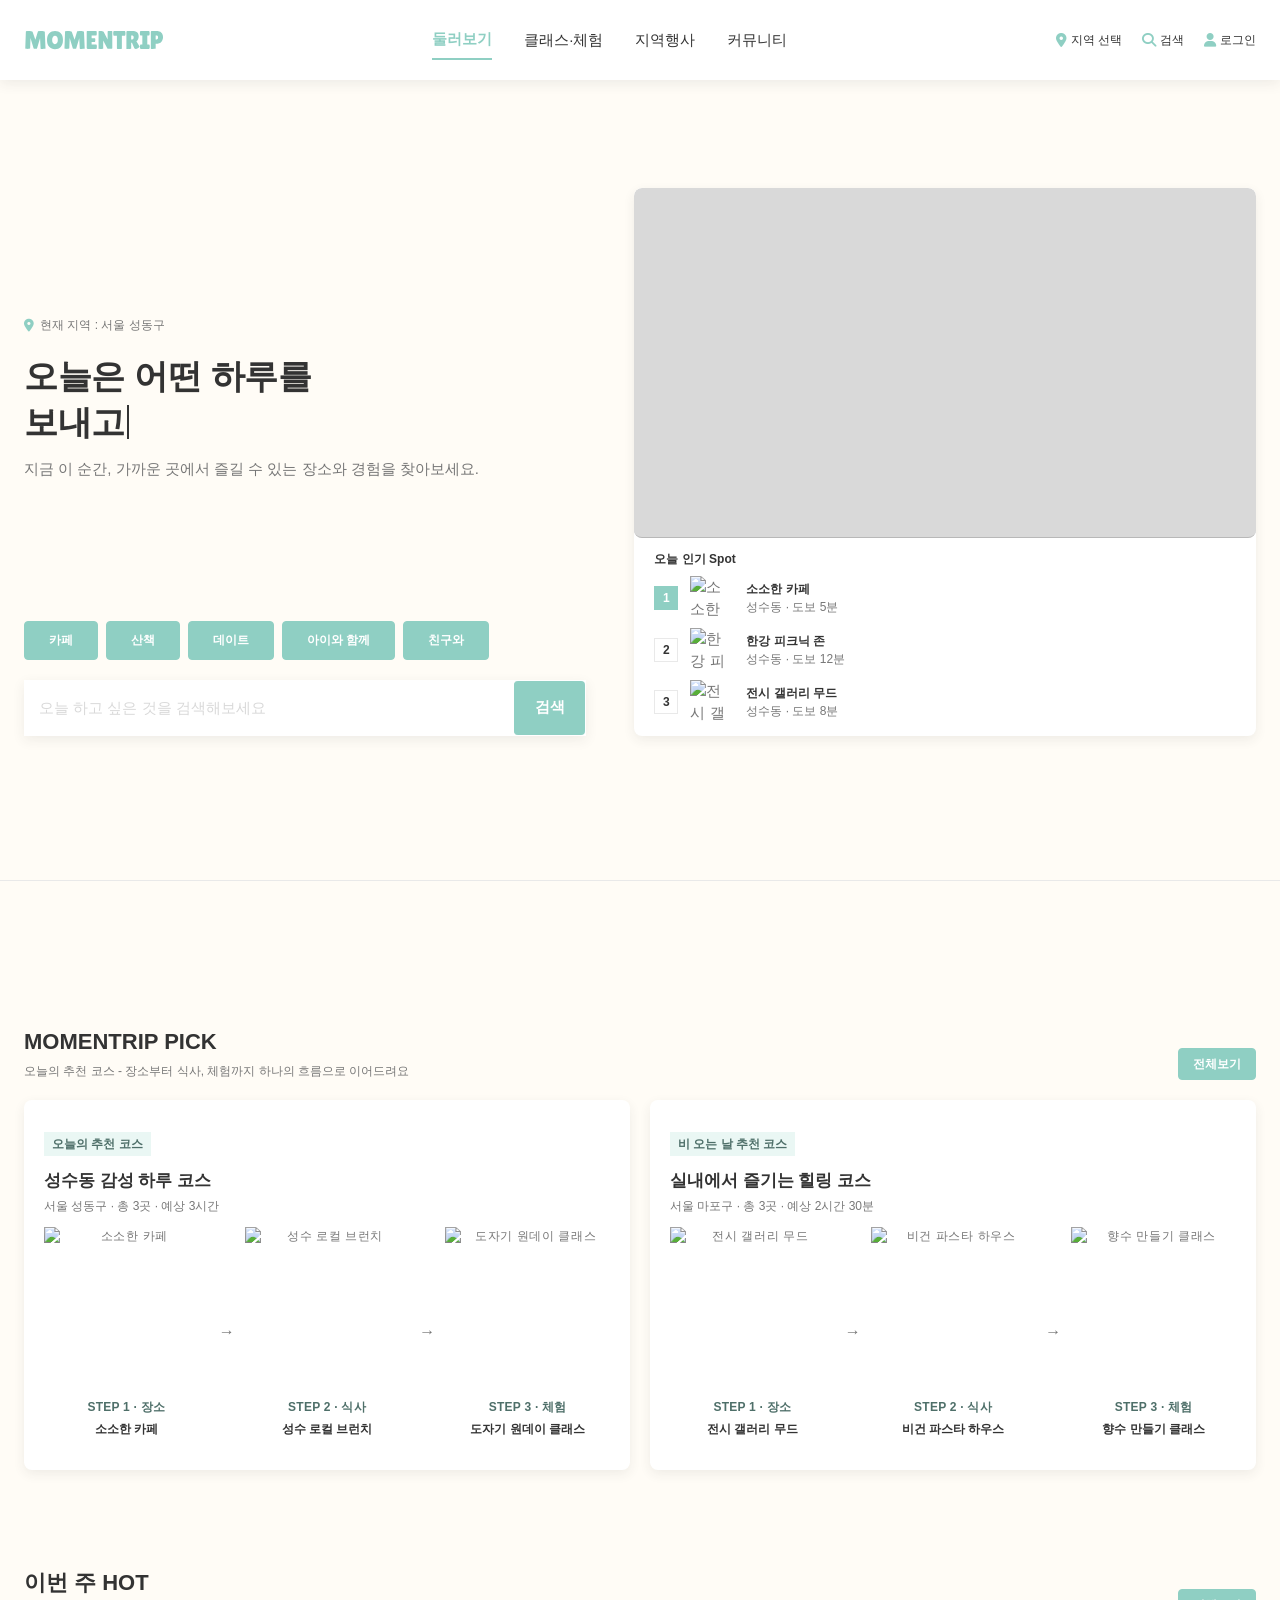
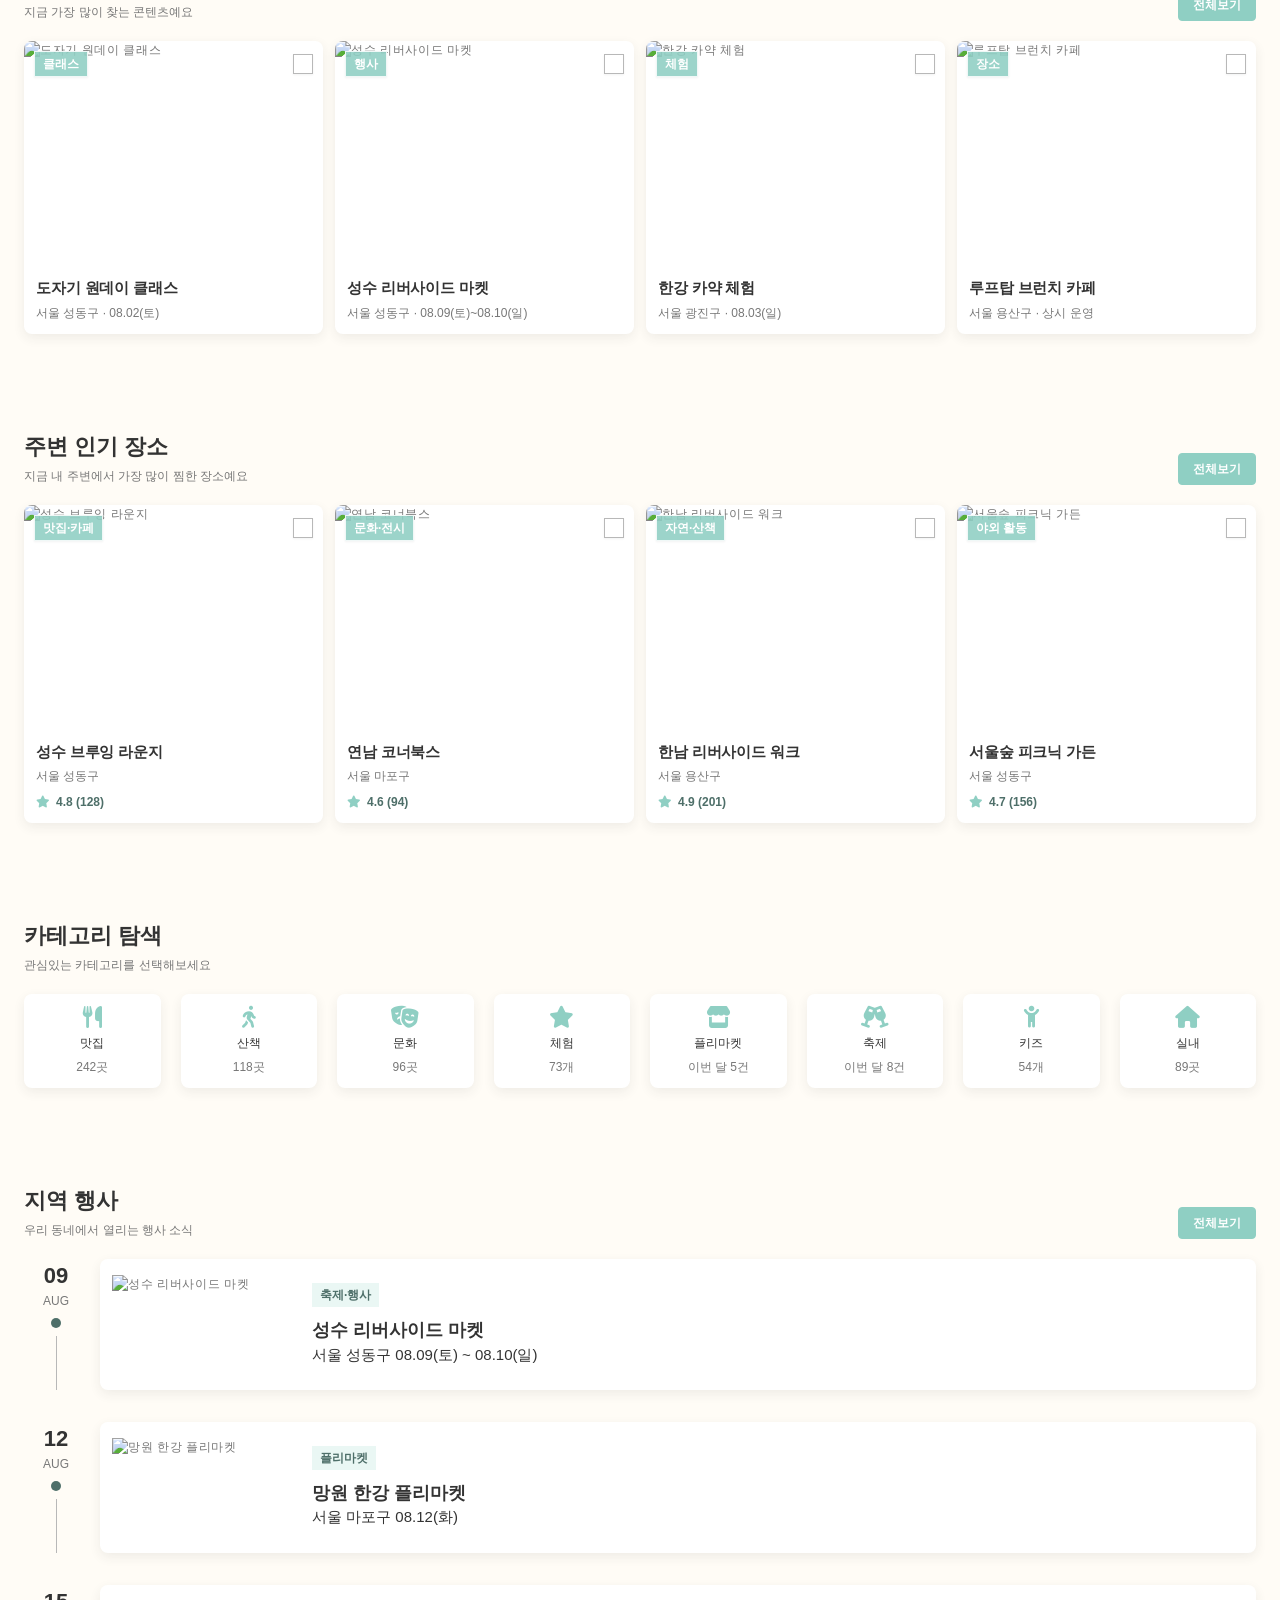
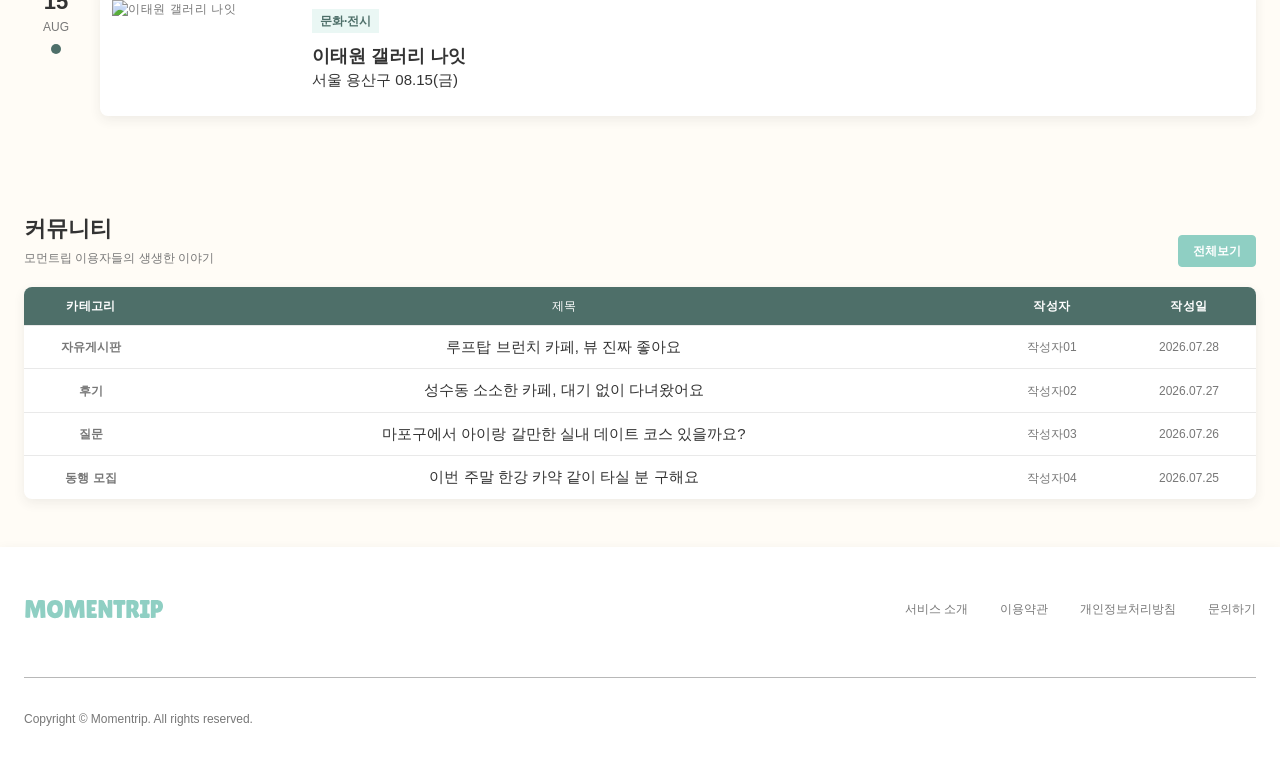
==== index.html @ 0f70f4a7 "feat: enhance homepage interactions and mobile carousels" ====
<!DOCTYPE html>
<html lang="ko">
<head>
<meta charset="UTF-8">
<meta name="viewport" content="width=device-width, initial-scale=1.0">
<title>Momentrip Wireframe - Home</title>
<link rel="stylesheet" href="https://cdn.jsdelivr.net/gh/orioncactus/pretendard@v1.3.9/dist/web/static/pretendard.css">
<link rel="stylesheet" href="css/wireframe.css">
<link rel="stylesheet" href="https://cdnjs.cloudflare.com/ajax/libs/font-awesome/6.5.2/css/all.min.css">
<script src="https://oapi.map.naver.com/openapi/v3/maps.js?ncpKeyId=75bmp6f9fq"></script>
</head>
<body>

<!-- ==========================================================================
     HEADER
     ========================================================================== -->
<header class="site-header">
  <!-- Mobile(~767px): 햄버거 / 로고 / 검색 아이콘 / 로그인 아이콘만 노출.
       지역 선택만 햄버거 메뉴 내부로 이동(별도 드로어는 IA 단계라 생략). -->
  <div class="container header-inner">
    <button type="button" class="gnb-toggle" aria-label="메뉴 열기"><i class="fa-solid fa-bars" aria-hidden="true"></i></button>

    <div class="logo-area">
      <a href="index.html" class="logo-box"><img src="assets/momentrip-logo-primary.svg" alt="MOMENTRIP" class="site-logo"></a>
    </div>

    <nav class="gnb">
      <a href="index.html" class="is-active">둘러보기</a>
      <a href="#">클래스·체험</a>
      <a href="#">지역행사</a>
      <a href="board-list.html">커뮤니티</a>
    </nav>

    <div class="header-utils">
      <button type="button" class="region-select">
        <i class="fa-solid fa-location-dot" aria-hidden="true"></i>
        <span class="util-label">지역 선택</span>
      </button>
      <button type="button" class="util-btn util-search">
        <i class="fa-solid fa-magnifying-glass" aria-hidden="true"></i>
        <span class="util-label">검색</span>
      </button>
      <a href="board-login.html" class="util-btn util-login">
        <i class="fa-solid fa-user" aria-hidden="true"></i>
        <span class="util-label">로그인</span>
      </a>
    </div>
  </div>
</header>

<main>

  <!-- ==========================================================================
       HERO
       "오늘 무엇을 할까?"를 바로 검색/탐색으로 연결하는 진입 영역
       ========================================================================== -->
  <section class="page-section hero-section">
    <div class="container">
      <div class="hero">
        <div class="hero-top">
          <div class="hero-left">
            <div class="hero-content">
              <div class="current-region">
                <i class="fa-solid fa-location-dot" aria-hidden="true"></i>
                현재 지역 : 서울 성동구
              </div>

              <h1>오늘은 어떤 하루를<br>보내고 싶나요?</h1>
              <p class="hero-desc">지금 이 순간, 가까운 곳에서 즐길 수 있는 장소와 경험을 찾아보세요.</p>
            </div>

            <div class="hero-bottom">
              <form class="search-box" role="search">
                <input type="text" class="input-text" placeholder="오늘 하고 싶은 것을 검색해보세요">
                <button type="submit" class="btn">검색</button>
              </form>

              <div class="hero-quick-category">
                <div class="chip-list">
                  <button type="button" class="chip" aria-pressed="false">카페</button>
                  <button type="button" class="chip" aria-pressed="false">산책</button>
                  <button type="button" class="chip" aria-pressed="false">데이트</button>
                  <button type="button" class="chip" aria-pressed="false">아이와 함께</button>
                  <button type="button" class="chip" aria-pressed="false">친구와</button>
                </div>
              </div>
            </div>
          </div>

          <div class="hero-visual">
            <div class="hero-map-card">
              <div class="ph-box hero-map" id="map"></div>

              <div class="hero-map-spots">
                <p class="panel-title">오늘 인기 Spot</p>
                <ul class="hero-spot-list">
                  <li class="hero-spot-item" data-spot-id="cafe" tabindex="0" role="button">
                    <span class="spot-rank">1</span>
                    <span class="spot-body">
                      <span class="icon-box">
                        <img src="assets/images/hero/hero-spot-1.png" alt="소소한 카페">
                      </span>
                      <span class="spot-text">
                        <span class="spot-name">소소한 카페</span>
                        <span class="spot-meta">성수동 · 도보 5분</span>
                      </span>
                    </span>
                  </li>
                  <li class="hero-spot-item" data-spot-id="picnic" tabindex="0" role="button">
                    <span class="spot-rank">2</span>
                    <span class="spot-body">
                      <span class="icon-box">
                        <img src="assets/images/hero/hero-spot-2.png" alt="한강 피크닉 존">
                      </span>
                      <span class="spot-text">
                        <span class="spot-name">한강 피크닉 존</span>
                        <span class="spot-meta">성수동 · 도보 12분</span>
                      </span>
                    </span>
                  </li>
                  <li class="hero-spot-item" data-spot-id="gallery" tabindex="0" role="button">
                    <span class="spot-rank">3</span>
                    <span class="spot-body">
                      <span class="icon-box">
                        <img src="assets/images/hero/hero-spot-3.png" alt="전시 갤러리 무드">
                      </span>
                      <span class="spot-text">
                        <span class="spot-name">전시 갤러리 무드</span>
                        <span class="spot-meta">성수동 · 도보 8분</span>
                      </span>
                    </span>
                  </li>
                </ul>
              </div>
            </div>
          </div>
        </div>
      </div>
    </div>
  </section>

  <!-- ==========================================================================
       MOMENTRIP PICK
       Momentrip만의 핵심 섹션 - 장소 -> 식사 -> 체험으로 이어지는 코스형 추천
       ========================================================================== -->
  <section class="page-section moment-pick-section">
    <div class="container">
      <div class="section-heading">
        <div>
          <h2 class="title">MOMENTRIP PICK</h2>
          <p class="desc">오늘의 추천 코스 - 장소부터 식사, 체험까지 하나의 흐름으로 이어드려요</p>
        </div>
        <a href="#" class="link-more">전체보기</a>
      </div>

      <div class="course-grid">
        <article class="course-card">
          <div class="course-card-head">
            <span class="badge">오늘의 추천 코스</span>
            <h3 class="course-title">성수동 감성 하루 코스</h3>
            <p class="course-meta">서울 성동구 · 총 3곳 · 예상 3시간</p>
          </div>
          <div class="course-steps">
            <div class="course-step">
              <div class="ph-box ratio-1-1">
                <img src="assets/images/places/seoul-soso-cafe.png" alt="소소한 카페">
              </div>
              <span class="step-label">STEP 1 · 장소</span>
              <span class="step-name">소소한 카페</span>
            </div>
            <span class="course-arrow">&rarr;</span>
            <div class="course-step">
              <div class="ph-box ratio-1-1">
                <img src="assets/images/places/local-brunch.png" alt="성수 로컬 브런치">
              </div>
              <span class="step-label">STEP 2 · 식사</span>
              <span class="step-name">성수 로컬 브런치</span>
            </div>
            <span class="course-arrow">&rarr;</span>
            <div class="course-step">
              <div class="ph-box ratio-1-1">
                <img src="assets/images/classes/pottery-class-1.png" alt="도자기 원데이 클래스">
              </div>
              <span class="step-label">STEP 3 · 체험</span>
              <span class="step-name">도자기 원데이 클래스</span>
            </div>
          </div>
        </article>

        <article class="course-card">
          <div class="course-card-head">
            <span class="badge">비 오는 날 추천 코스</span>
            <h3 class="course-title">실내에서 즐기는 힐링 코스</h3>
            <p class="course-meta">서울 마포구 · 총 3곳 · 예상 2시간 30분</p>
          </div>
          <div class="course-steps">
            <div class="course-step">
              <div class="ph-box ratio-1-1">
                <img src="assets/images/places/gallery-exhibition.png" alt="전시 갤러리 무드">
              </div>
              <span class="step-label">STEP 1 · 장소</span>
              <span class="step-name">전시 갤러리 무드</span>
            </div>
            <span class="course-arrow">&rarr;</span>
            <div class="course-step">
              <div class="ph-box ratio-1-1">
                <img src="assets/images/places/vegan-pasta.png" alt="비건 파스타 하우스">
              </div>
              <span class="step-label">STEP 2 · 식사</span>
              <span class="step-name">비건 파스타 하우스</span>
            </div>
            <span class="course-arrow">&rarr;</span>
            <div class="course-step">
              <div class="ph-box ratio-1-1">
                <img src="assets/images/classes/perfume-class.png" alt="향수 만들기 클래스">
              </div>
              <span class="step-label">STEP 3 · 체험</span>
              <span class="step-name">향수 만들기 클래스</span>
            </div>
          </div>
        </article>
      </div>
    </div>
  </section>

  <!-- ==========================================================================
       HOT
       클래스/행사/체험을 구분하지 않고 인기 콘텐츠로 통합 노출
       ========================================================================== -->
  <section class="page-section hot-section">
    <div class="container">
      <div class="section-heading">
        <div>
          <h2 class="title">이번 주 HOT</h2>
          <p class="desc">지금 가장 많이 찾는 콘텐츠예요</p>
        </div>
        <div class="card-carousel-actions">
          <a href="#" class="link-more">전체보기</a>
          <div class="card-carousel-controls">
            <button type="button" class="card-carousel-arrow" data-direction="prev" aria-label="이전 카드 보기">&lsaquo;</button>
            <button type="button" class="card-carousel-arrow" data-direction="next" aria-label="다음 카드 보기">&rsaquo;</button>
          </div>
        </div>
      </div>

      <div class="card-grid">
        <article class="card overlay-card">
          <div class="card-image-wrap">
            <div class="ph-box ratio-4-3">
              <img src="assets/images/classes/pottery-class-2.png" alt="도자기 원데이 클래스">
            </div>
            <div class="card-image-overlay">
              <span class="badge">클래스</span>
              <button type="button" class="icon-box sm favorite-toggle" aria-pressed="false" aria-label="찜하기"><span class="favorite-check" aria-hidden="true">✓</span></button>
            </div>
          </div>
          <div class="card-body">
            <h3 class="card-title">도자기 원데이 클래스</h3>
            <div class="card-meta">
              <span>서울 성동구 · 08.02(토)</span>
            </div>
          </div>
        </article>

        <article class="card overlay-card">
          <div class="card-image-wrap">
            <div class="ph-box ratio-4-3">
              <img src="assets/images/events/riverside-market.png" alt="성수 리버사이드 마켓">
            </div>
            <div class="card-image-overlay">
              <span class="badge">행사</span>
              <button type="button" class="icon-box sm favorite-toggle" aria-pressed="false" aria-label="찜하기"><span class="favorite-check" aria-hidden="true">✓</span></button>
            </div>
          </div>
          <div class="card-body">
            <h3 class="card-title">성수 리버사이드 마켓</h3>
            <div class="card-meta">
              <span>서울 성동구 · 08.09(토)~08.10(일)</span>
            </div>
          </div>
        </article>

        <article class="card overlay-card">
          <div class="card-image-wrap">
            <div class="ph-box ratio-4-3">
              <img src="assets/images/classes/han-river-kayak.png" alt="한강 카약 체험">
            </div>
            <div class="card-image-overlay">
              <span class="badge">체험</span>
              <button type="button" class="icon-box sm favorite-toggle" aria-pressed="false" aria-label="찜하기"><span class="favorite-check" aria-hidden="true">✓</span></button>
            </div>
          </div>
          <div class="card-body">
            <h3 class="card-title">한강 카약 체험</h3>
            <div class="card-meta">
              <span>서울 광진구 · 08.03(일)</span>
            </div>
          </div>
        </article>

        <article class="card overlay-card">
          <div class="card-image-wrap">
            <div class="ph-box ratio-4-3">
              <img src="assets/images/places/rooftop-cafe.png" alt="루프탑 브런치 카페">
            </div>
            <div class="card-image-overlay">
              <span class="badge">장소</span>
              <button type="button" class="icon-box sm favorite-toggle" aria-pressed="false" aria-label="찜하기"><span class="favorite-check" aria-hidden="true">✓</span></button>
            </div>
          </div>
          <div class="card-body">
            <h3 class="card-title">루프탑 브런치 카페</h3>
            <div class="card-meta">
              <span>서울 용산구 · 상시 운영</span>
            </div>
          </div>
        </article>
      </div>
    </div>
  </section>

  <!-- ==========================================================================
       POPULAR PLACE
       ========================================================================== -->
  <section class="page-section popular-section">
    <div class="container">
      <div class="section-heading">
        <div>
          <h2 class="title">주변 인기 장소</h2>
          <p class="desc">지금 내 주변에서 가장 많이 찜한 장소예요</p>
        </div>
        <div class="card-carousel-actions">
          <a href="#" class="link-more">전체보기</a>
          <div class="card-carousel-controls">
            <button type="button" class="card-carousel-arrow" data-direction="prev" aria-label="이전 카드 보기">&lsaquo;</button>
            <button type="button" class="card-carousel-arrow" data-direction="next" aria-label="다음 카드 보기">&rsaquo;</button>
          </div>
        </div>
      </div>

      <div class="card-grid">
        <article class="card overlay-card">
          <div class="card-image-wrap">
            <div class="ph-box ratio-4-3">
              <img src="assets/images/places/brewing-lounge.png" alt="성수 브루잉 라운지">
            </div>
            <div class="card-image-overlay">
              <span class="badge">맛집·카페</span>
              <button type="button" class="icon-box sm favorite-toggle" aria-pressed="false" aria-label="찜하기"><span class="favorite-check" aria-hidden="true">✓</span></button>
            </div>
          </div>
          <div class="card-body">
            <h3 class="card-title">성수 브루잉 라운지</h3>
            <div class="card-meta">
              <span>서울 성동구</span>
            </div>
            <div class="card-rating">
              <i class="fa-solid fa-star" aria-hidden="true"></i>
              4.8 (128)
            </div>
          </div>
        </article>

        <article class="card overlay-card">
          <div class="card-image-wrap">
            <div class="ph-box ratio-4-3">
              <img src="assets/images/places/gallery-exhibition.png" alt="연남 코너북스">
            </div>
            <div class="card-image-overlay">
              <span class="badge">문화·전시</span>
              <button type="button" class="icon-box sm favorite-toggle" aria-pressed="false" aria-label="찜하기"><span class="favorite-check" aria-hidden="true">✓</span></button>
            </div>
          </div>
          <div class="card-body">
            <h3 class="card-title">연남 코너북스</h3>
            <div class="card-meta">
              <span>서울 마포구</span>
            </div>
            <div class="card-rating">
              <i class="fa-solid fa-star" aria-hidden="true"></i>
              4.6 (94)
            </div>
          </div>
        </article>

        <article class="card overlay-card">
          <div class="card-image-wrap">
            <div class="ph-box ratio-4-3">
              <img src="assets/images/places/riverside-walk.png" alt="한남 리버사이드 워크">
            </div>
            <div class="card-image-overlay">
              <span class="badge">자연·산책</span>
              <button type="button" class="icon-box sm favorite-toggle" aria-pressed="false" aria-label="찜하기"><span class="favorite-check" aria-hidden="true">✓</span></button>
            </div>
          </div>
          <div class="card-body">
            <h3 class="card-title">한남 리버사이드 워크</h3>
            <div class="card-meta">
              <span>서울 용산구</span>
            </div>
            <div class="card-rating">
              <i class="fa-solid fa-star" aria-hidden="true"></i>
              4.9 (201)
            </div>
          </div>
        </article>

        <article class="card overlay-card">
          <div class="card-image-wrap">
            <div class="ph-box ratio-4-3">
              <img src="assets/images/places/picnic-garden.png" alt="서울숲 피크닉 가든">
            </div>
            <div class="card-image-overlay">
              <span class="badge">야외 활동</span>
              <button type="button" class="icon-box sm favorite-toggle" aria-pressed="false" aria-label="찜하기"><span class="favorite-check" aria-hidden="true">✓</span></button>
            </div>
          </div>
          <div class="card-body">
            <h3 class="card-title">서울숲 피크닉 가든</h3>
            <div class="card-meta">
              <span>서울 성동구</span>
            </div>
            <div class="card-rating">
              <i class="fa-solid fa-star" aria-hidden="true"></i>
              4.7 (156)
            </div>
          </div>
        </article>
      </div>
    </div>
  </section>

  <!-- ==========================================================================
       CATEGORY
       ========================================================================== -->
  <section class="page-section category-section">
    <div class="container">
      <div class="section-heading">
        <div>
          <h2 class="title">카테고리 탐색</h2>
          <p class="desc">관심있는 카테고리를 선택해보세요</p>
        </div>
      </div>

      <div class="category-grid">
        <article class="category-item">
          <i class="fa-solid fa-utensils" aria-hidden="true"></i>
          <span class="category-name">맛집</span>
          <span class="category-sub">242곳</span>
        </article>
        <article class="category-item">
          <i class="fa-solid fa-person-walking" aria-hidden="true"></i>
          <span class="category-name">산책</span>
          <span class="category-sub">118곳</span>
        </article>
        <article class="category-item">
          <i class="fa-solid fa-masks-theater" aria-hidden="true"></i>
          <span class="category-name">문화</span>
          <span class="category-sub">96곳</span>
        </article>
        <article class="category-item">
          <i class="fa-solid fa-star" aria-hidden="true"></i>
          <span class="category-name">체험</span>
          <span class="category-sub">73개</span>
        </article>
        <article class="category-item">
          <i class="fa-solid fa-store" aria-hidden="true"></i>
          <span class="category-name">플리마켓</span>
          <span class="category-sub">이번 달 5건</span>
        </article>
        <article class="category-item">
          <i class="fa-solid fa-champagne-glasses" aria-hidden="true"></i>
          <span class="category-name">축제</span>
          <span class="category-sub">이번 달 8건</span>
        </article>
        <article class="category-item">
          <i class="fa-solid fa-child-reaching" aria-hidden="true"></i>
          <span class="category-name">키즈</span>
          <span class="category-sub">54개</span>
        </article>
        <article class="category-item">
          <i class="fa-solid fa-house" aria-hidden="true"></i>
          <span class="category-name">실내</span>
          <span class="category-sub">89곳</span>
        </article>
      </div>
    </div>
  </section>

  <!-- ==========================================================================
       LOCAL EVENT
       ========================================================================== -->
  <section class="page-section event-section">
    <div class="container">
      <div class="section-heading">
        <div>
          <h2 class="title">지역 행사</h2>
          <p class="desc">우리 동네에서 열리는 행사 소식</p>
        </div>
        <a href="#" class="link-more">전체보기</a>
      </div>

      <div class="event-timeline">
        <article class="event-timeline-item">
          <div class="event-timeline-marker">
            <span class="date-day">09</span>
            <span class="date-month">AUG</span>
            <span class="marker-dot"></span>
            <span class="marker-line"></span>
          </div>
          <div class="event-timeline-card">
            <div class="ph-box">
              <img src="assets/images/events/riverside-market.png" alt="성수 리버사이드 마켓">
            </div>
            <div class="card-body">
              <span class="badge">축제·행사</span>
              <h3 class="card-title">성수 리버사이드 마켓</h3>
              <div class="card-meta">
                <span>서울 성동구</span>
                <span class="divider"></span>
                <span>08.09(토) ~ 08.10(일)</span>
              </div>
            </div>
          </div>
        </article>

        <article class="event-timeline-item">
          <div class="event-timeline-marker">
            <span class="date-day">12</span>
            <span class="date-month">AUG</span>
            <span class="marker-dot"></span>
            <span class="marker-line"></span>
          </div>
          <div class="event-timeline-card">
            <div class="ph-box">
              <img src="assets/images/places/han-river-flea-market.png" alt="망원 한강 플리마켓">
            </div>
            <div class="card-body">
              <span class="badge">플리마켓</span>
              <h3 class="card-title">망원 한강 플리마켓</h3>
              <div class="card-meta">
                <span>서울 마포구</span>
                <span class="divider"></span>
                <span>08.12(화)</span>
              </div>
            </div>
          </div>
        </article>

        <article class="event-timeline-item">
          <div class="event-timeline-marker">
            <span class="date-day">15</span>
            <span class="date-month">AUG</span>
            <span class="marker-dot"></span>
            <span class="marker-line"></span>
          </div>
          <div class="event-timeline-card">
            <div class="ph-box">
              <img src="assets/images/places/gallery-night.png" alt="이태원 갤러리 나잇">
            </div>
            <div class="card-body">
              <span class="badge">문화·전시</span>
              <h3 class="card-title">이태원 갤러리 나잇</h3>
              <div class="card-meta">
                <span>서울 용산구</span>
                <span class="divider"></span>
                <span>08.15(금)</span>
              </div>
            </div>
          </div>
        </article>
      </div>
    </div>
  </section>

  <!-- ==========================================================================
       COMMUNITY
       ========================================================================== -->
  <section class="page-section community-section">
    <div class="container">
      <div class="section-heading">
        <div>
          <h2 class="title">커뮤니티</h2>
          <p class="desc">모먼트립 이용자들의 생생한 이야기</p>
        </div>
        <a href="board-list.html" class="link-more">전체보기</a>
      </div>

      <div class="board-preview-table">
        <div class="board-row head">
          <span class="col-category">카테고리</span>
          <span class="col-title">제목</span>
          <span class="col-author">작성자</span>
          <span class="col-date">작성일</span>
        </div>
        <div class="board-row">
          <span class="col-category">자유게시판</span>
          <span class="col-title">루프탑 브런치 카페, 뷰 진짜 좋아요</span>
          <span class="col-author">작성자01</span>
          <span class="col-date">2026.07.28</span>
        </div>
        <div class="board-row">
          <span class="col-category">후기</span>
          <span class="col-title">성수동 소소한 카페, 대기 없이 다녀왔어요</span>
          <span class="col-author">작성자02</span>
          <span class="col-date">2026.07.27</span>
        </div>
        <div class="board-row">
          <span class="col-category">질문</span>
          <span class="col-title">마포구에서 아이랑 갈만한 실내 데이트 코스 있을까요?</span>
          <span class="col-author">작성자03</span>
          <span class="col-date">2026.07.26</span>
        </div>
        <div class="board-row">
          <span class="col-category">동행 모집</span>
          <span class="col-title">이번 주말 한강 카약 같이 타실 분 구해요</span>
          <span class="col-author">작성자04</span>
          <span class="col-date">2026.07.25</span>
        </div>
      </div>
    </div>
  </section>

</main>

<!-- ==========================================================================
     FOOTER
     ========================================================================== -->
<footer class="site-footer">
  <div class="container">
    <div class="footer-top">
      <div class="logo-box"><img src="assets/momentrip-logo-primary.svg" alt="MOMENTRIP" class="site-logo"></div>
      <nav class="footer-links">
        <a href="#">서비스 소개</a>
        <a href="#">이용약관</a>
        <a href="#">개인정보처리방침</a>
        <a href="#">문의하기</a>
      </nav>
    </div>
    <p class="footer-copy">Copyright &copy; Momentrip. All rights reserved.</p>
  </div>
</footer>

<script src="js/map.js"></script>
<script src="js/main.js"></script>
</body>
</html>
---- css/wireframe.css ----
/* ==========================================================================
   Momentrip Wireframe Stylesheet
   Low-Fidelity Wireframe / Grayscale / No brand color, no shadow, no gradient
   Desktop base: 1920px viewport / 1440px content width
   ========================================================================== */

/* --------------------------------------------------------------------------
   0. Tokens
   -------------------------------------------------------------------------- */
:root {
  /* Brand Palette (Figma 확정 컬러) - selector에서 직접 참조하지 않고
     아래 Semantic UI Token을 통해서만 사용한다 */
  --color-brand-primary: #8FCFC3;
  --color-brand-secondary: #FFF4DF;
  --color-brand-background: #FFFCF6;
  --color-brand-neutral: #EADCC8;

  --color-bg: var(--color-brand-background);
  --color-card: #FFFFFF;
  --color-placeholder: #D9D9D9;
  --color-placeholder-sub: #E9E9E9;
  --color-border: #B8B8B8;
  --color-text: #333333;
  --color-subtext: #777777;

  --content-width: 1440px;

  --gap-xs: 8px;
  --gap-sm: 12px;
  --gap-md: 20px;
  --gap-lg: 32px;
  --gap-xl: 48px;

  /* Semantic UI Tokens (STEP 1) - 실제 selector 적용은 다음 단계
     (Button/Input/Card/Header...)에서 진행 */
  --color-primary: var(--color-brand-primary);
  --color-primary-light: #EAF7F4;
  --color-interactive-strong: #4E6F69;
  --color-secondary: var(--color-interactive-strong); /* 하위 호환 별칭 - 삭제/직접 값 변경 금지 */
  --color-accent-soft: var(--color-brand-secondary);
  --color-neutral: var(--color-brand-neutral);
  --color-surface: #FFFFFF;

  --color-success: #66B67A;
  --color-danger: #E37C72;

  --radius-sm: 4px;
  --radius-md: 8px;
  --radius-lg: 16px;

  --shadow-sm: 0 1px 2px rgba(47, 52, 55, 0.06);
  --shadow-md: 0 4px 12px rgba(47, 52, 55, 0.08);

  --transition: 0.2s ease;

  --font-size-caption: 12px;
  --font-size-body: 15px;
  --font-size-subtitle: 17px;
  --font-size-heading: 22px;
  --font-size-display: 34px;

  --font-family-base: "LG EI Text", "Pretendard", "Noto Sans KR", "Apple SD Gothic Neo", "Malgun Gothic", Arial, sans-serif;

  --font-weight-body: 400;
  --font-weight-nav: 500;
  --font-weight-card-title: 600;
  --font-weight-section-title: 700;
}

/* --------------------------------------------------------------------------
   1. Reset & Base
   -------------------------------------------------------------------------- */
* {
  box-sizing: border-box;
  margin: 0;
  padding: 0;
}

html {
  font-size: 16px;
}

body {
  font-family: var(--font-family-base);
  background-color: var(--color-bg);
  color: var(--color-text);
  font-size: var(--font-size-body);
  line-height: 1.5;
  -webkit-font-smoothing: antialiased;
}

ul, ol {
  list-style: none;
}

a {
  color: inherit;
  text-decoration: none;
}

img {
  max-width: 100%;
  display: block;
}

button, input, textarea, select {
  font-family: inherit;
  color: inherit;
}

/* Common affordance for every genuinely clickable element (real navigation,
   real button, or an explicit role="button" like .hero-spot-item) so pointer
   cursor is consistent project-wide instead of being repeated (or missed) per
   component. Several components already declare their own cursor: pointer
   locally (.btn, .chip on hero-spot-item, .sort-list button, .category-chip,
   .upload-box, .comment-actions button, header .region-select/.util-btn) --
   this rule is a lower-specificity fallback for everything else (.chip
   buttons, .tab-item, .action-btn, .gnb-toggle, plain <a> links like
   .link-more/.post-card/pagination/breadcrumb/footer/login-links, etc.) and
   never conflicts with those, since the value is identical everywhere.
   Purely decorative, non-interactive elements (badge/rating/ranking number/
   plain cards with only a hover shadow) are intentionally NOT included here. */
a[href],
button,
[role="button"] {
  cursor: pointer;
}

button:disabled {
  cursor: not-allowed;
}

/* --------------------------------------------------------------------------
   2. Layout Containers
   -------------------------------------------------------------------------- */
.container {
  width: 100%;
  max-width: var(--content-width);
  margin: 0 auto;
  padding: 0 24px;
}

.page-section {
  position: relative;
  padding: var(--gap-xl) 0;
  border-top: none;
}

.page-section:first-of-type {
  border-top: none;
}

/* small wireframe annotation tag shown at the top-left of every section
   e.g. [ SECTION: HERO ] -- NOT part of the final design */
.section-label {
  display: inline-block;
  margin-bottom: var(--gap-md);
  padding: 3px 10px;
  border: 1px dashed var(--color-border);
  background-color: var(--color-placeholder-sub);
  color: var(--color-subtext);
  font-size: var(--font-size-caption);
  letter-spacing: 0.08em;
  text-transform: uppercase;
}

.section-heading {
  display: flex;
  align-items: flex-end;
  justify-content: space-between;
  margin-bottom: var(--gap-md);
}

.section-heading .title {
  font-size: var(--font-size-heading);
  font-weight: var(--font-weight-section-title);
}

.section-heading .desc {
  margin-top: 4px;
  font-size: var(--font-size-caption);
  color: var(--color-subtext);
  font-weight: var(--font-weight-body);
}

.link-more {
  font-size: var(--font-size-caption);
  color: var(--color-surface);
  background-color: var(--color-primary);
  border: 1px solid var(--color-primary);
  border-radius: var(--radius-sm);
  padding: 6px 14px;
  white-space: nowrap;
  font-weight: var(--font-weight-card-title);
  transition: var(--transition);
}

.link-more:hover,
.link-more:active {
  background-color: color-mix(in srgb, var(--color-primary) 80%, var(--color-interactive-strong) 20%);
  border-color: color-mix(in srgb, var(--color-primary) 80%, var(--color-interactive-strong) 20%);
  color: var(--color-surface);
}

.link-more:focus-visible {
  outline: 2px solid var(--color-interactive-strong);
  outline-offset: 2px;
}

/* --------------------------------------------------------------------------
   3. Placeholder primitives
   -------------------------------------------------------------------------- */
.ph-box {
  width: 100%;
  display: flex;
  align-items: center;
  justify-content: center;
  background-color: var(--color-placeholder);
  border: 1px solid var(--color-border);
  color: var(--color-subtext);
  font-size: var(--font-size-caption);
  letter-spacing: 0.05em;
}

.ph-box::before {
  content: "IMAGE";
}

.ph-box.ratio-16-9 { aspect-ratio: 16 / 9; }
.ph-box.ratio-4-3  { aspect-ratio: 4 / 3; }
.ph-box.ratio-1-1  { aspect-ratio: 1 / 1; }
.ph-box.ratio-3-2  { aspect-ratio: 3 / 2; }

.ph-box img,
.icon-box img {
  width: 100%;
  height: 100%;
  object-fit: cover;
  display: block;
}

.ph-box:has(img),
.icon-box:has(img) {
  border: none;
  background-color: transparent;
}

.ph-box:has(img)::before {
  content: none;
}

.icon-circle,
.icon-box {
  display: inline-flex;
  align-items: center;
  justify-content: center;
  background-color: var(--color-placeholder-sub);
  border: 1px solid var(--color-border);
  color: var(--color-subtext);
  flex-shrink: 0;
}

.icon-circle {
  border-radius: 50%;
}

.icon-circle.sm, .icon-box.sm { width: 20px; height: 20px; }
.icon-circle.md, .icon-box.md { width: 32px; height: 32px; }
.icon-circle.lg, .icon-box.lg { width: 48px; height: 48px; }

/* --------------------------------------------------------------------------
   4. Buttons / Form controls (structure only, no real styling)
   -------------------------------------------------------------------------- */
.btn {
  display: inline-flex;
  align-items: center;
  justify-content: center;
  padding: 10px 20px;
  border: 1px solid var(--color-border);
  background-color: var(--color-surface);
  color: var(--color-text);
  font-size: var(--font-size-body);
  border-radius: var(--radius-sm);
  transition: var(--transition);
  cursor: pointer;
}

.btn:hover,
.btn:active {
  background-color: var(--color-primary-light);
  border-color: var(--color-primary);
  color: var(--color-secondary);
}

.btn:focus-visible {
  outline: 2px solid var(--color-interactive-strong);
  outline-offset: 2px;
}

.btn:disabled {
  background-color: var(--color-surface);
  border-color: var(--color-border);
  color: var(--color-subtext);
  cursor: not-allowed;
}

.btn.btn-fill {
  background-color: var(--color-primary);
  border-color: var(--color-primary);
  color: var(--color-surface);
  font-weight: var(--font-weight-card-title);
  box-shadow: var(--shadow-sm);
}

.btn.btn-fill:hover,
.btn.btn-fill:active {
  background-color: color-mix(in srgb, var(--color-primary) 80%, var(--color-interactive-strong) 20%);
  border-color: color-mix(in srgb, var(--color-primary) 80%, var(--color-interactive-strong) 20%);
  color: var(--color-surface);
}

.btn.btn-fill:active {
  box-shadow: none;
}

.btn.btn-fill:focus-visible {
  outline: 2px solid var(--color-secondary);
  outline-offset: 2px;
}

.btn.btn-fill:disabled {
  background-color: var(--color-border);
  border-color: var(--color-border);
  color: var(--color-surface);
  box-shadow: none;
}

.btn.btn-outline {
  background-color: transparent;
  border-color: var(--color-primary);
  color: var(--color-primary);
}

.btn.btn-outline:hover,
.btn.btn-outline:active {
  background-color: var(--color-primary-light);
  color: var(--color-secondary);
}

.btn.btn-outline:active {
  border-color: var(--color-secondary);
}

.btn.btn-outline:focus-visible {
  outline: 2px solid var(--color-interactive-strong);
  outline-offset: 2px;
}

.btn.btn-outline:disabled {
  background-color: transparent;
  border-color: var(--color-border);
  color: var(--color-subtext);
}

.btn.btn-block {
  width: 100%;
}

.btn.btn-lg {
  padding: 14px 24px;
  font-size: var(--font-size-body);
  border-radius: var(--radius-md);
}

.field {
  margin-bottom: var(--gap-md);
}

.field .field-label {
  display: block;
  margin-bottom: var(--gap-xs);
  font-size: var(--font-size-caption);
  font-weight: var(--font-weight-nav);
}

.field .field-hint {
  margin-top: 6px;
  font-size: var(--font-size-caption);
  color: var(--color-subtext);
}

.input-text,
.input-select,
.input-textarea {
  width: 100%;
  padding: 12px 14px;
  border: 1px solid var(--color-border);
  background-color: var(--color-surface);
  color: var(--color-text);
  font-size: var(--font-size-body);
  border-radius: var(--radius-sm);
  transition: var(--transition);
}

.input-text::placeholder,
.input-select::placeholder,
.input-textarea::placeholder {
  color: var(--color-subtext);
}

.input-text:focus,
.input-select:focus,
.input-textarea:focus {
  outline: none;
  border-color: var(--color-primary);
  box-shadow: 0 0 0 3px var(--color-primary-light);
}

.input-textarea {
  resize: vertical;
  min-height: 220px;
}

.search-box {
  display: flex;
  border: 1px solid var(--color-border);
  background-color: var(--color-card);
}

.search-box .input-text {
  border: none;
  flex: 1;
}

.search-box .btn {
  border: none;
  border-left: 1px solid var(--color-border);
}

.hero-bottom .search-box .input-text::placeholder,
.board-list-toolbar .search-box .input-text::placeholder {
  color: var(--color-placeholder);
}

.tag-list {
  display: flex;
  flex-wrap: wrap;
  gap: var(--gap-xs);
}

.tag {
  padding: 5px 12px;
  border: 1px solid var(--color-border);
  background-color: var(--color-placeholder-sub);
  color: var(--color-subtext);
  font-size: var(--font-size-caption);
}

.badge {
  display: inline-block;
  padding: 3px 8px;
  border: none;
  background-color: var(--color-primary-light);
  color: var(--color-interactive-strong);
  font-size: var(--font-size-caption);
  font-weight: var(--font-weight-card-title);
}

/* --------------------------------------------------------------------------
   5. Header
   -------------------------------------------------------------------------- */
.site-header {
  border-bottom: none;
  background-color: var(--color-surface);
  box-shadow: var(--shadow-md);
  transition: var(--transition);
}

.header-inner {
  display: flex;
  align-items: center;
  justify-content: space-between;
  height: 80px;
}

.logo-box {
  width: 140px;
  height: 40px;
  display: flex;
  align-items: center;
  justify-content: center;
  border: none;
  background-color: transparent;
  font-weight: var(--font-weight-section-title);
  font-size: var(--font-size-body);
  letter-spacing: 0.02em;
  transition: var(--transition);
}

.logo-box .site-logo {
  width: 100%;
  height: auto;
  display: block;
  object-fit: contain;
}

a.logo-box:focus-visible {
  outline: 2px solid var(--color-interactive-strong);
  outline-offset: 2px;
}

.gnb {
  display: flex;
  align-items: center;
  gap: var(--gap-lg);
}

.gnb a {
  font-size: var(--font-size-body);
  font-weight: var(--font-weight-nav);
  padding: 8px 0;
  transition: var(--transition);
}

.gnb a:hover {
  color: var(--color-primary);
}

.gnb a:focus-visible {
  outline: 2px solid var(--color-interactive-strong);
  outline-offset: 2px;
}

.gnb a.is-active {
  border-bottom: 2px solid var(--color-primary);
  color: var(--color-primary);
  font-weight: var(--font-weight-card-title);
}

.header-utils {
  display: flex;
  align-items: center;
  gap: var(--gap-md);
}

.header-utils .region-select,
.header-utils .util-btn {
  background: none;
  border: none;
  appearance: none;
  cursor: pointer;
}

.header-utils .region-select {
  display: flex;
  align-items: center;
  gap: 4px;
  padding: 0;
  font-size: var(--font-size-caption);
  transition: var(--transition);
}

.header-utils .util-btn {
  display: flex;
  align-items: center;
  gap: 4px;
  font-size: var(--font-size-caption);
  transition: var(--transition);
}

.header-utils .region-select:focus-visible,
.header-utils .util-btn:focus-visible {
  outline: 2px solid var(--color-interactive-strong);
  outline-offset: 2px;
}

.header-utils .region-select:disabled,
.header-utils .util-btn:disabled {
  color: var(--color-subtext);
  cursor: not-allowed;
}

.header-utils .region-select i,
.header-utils .util-btn i {
  color: var(--color-primary);
  font-size: 14px;
  transition: var(--transition);
}

.gnb-toggle {
  display: none;
  width: 40px;
  height: 40px;
  border: none;
  background-color: transparent;
  align-items: center;
  justify-content: center;
  font-size: var(--font-size-caption);
  transition: var(--transition);
}

.gnb-toggle i {
  color: var(--color-primary);
  font-size: 18px;
}

.gnb-toggle:hover i {
  color: color-mix(in srgb, var(--color-primary) 80%, var(--color-interactive-strong) 20%);
}

.gnb-toggle:focus-visible {
  outline: 2px solid var(--color-interactive-strong);
  outline-offset: 2px;
}

/* --------------------------------------------------------------------------
   6. Breadcrumb
   -------------------------------------------------------------------------- */
.breadcrumb {
  display: flex;
  align-items: center;
  gap: 6px;
  padding: var(--gap-md) 0;
  font-size: var(--font-size-caption);
  color: var(--color-subtext);
}

.breadcrumb .current {
  color: var(--color-text);
}

.breadcrumb a {
  transition: var(--transition);
}

.breadcrumb a:hover {
  color: var(--color-interactive-strong);
}

.breadcrumb a:focus-visible {
  outline: 2px solid var(--color-interactive-strong);
  outline-offset: 2px;
}

/* --------------------------------------------------------------------------
   7. Hero (index) - Discovery search + quick category + map/spot
   -------------------------------------------------------------------------- */
.hero-section {
  padding-top: calc(var(--gap-xl) * 2 + var(--gap-sm));
  padding-bottom: calc(var(--gap-xl) * 3);
}

.hero {
  display: flex;
  flex-direction: column;
  gap: var(--gap-md);
}

/* Hero top: left column and right MAP card share the same row height,
   so the two sides read as one component instead of two mismatched blocks.
   minmax(0, ...) on both tracks (same technique as .write-row-media) keeps
   each column shrinkable down to 0 instead of being floored by its content's
   min-content width -- without this, a wide child (e.g. the search box)
   forces its column to stay wide and steals space from the MAP column as
   the viewport narrows, which is what made the MAP shrink/curl disproportionately. */
.hero-top {
  display: grid;
  grid-template-columns: minmax(0, 0.95fr) minmax(0, 1.05fr);
  gap: var(--gap-xl);
  align-items: stretch;
}

/* Hero left: single vertical flow for the whole left column. Hero Copy sits
   at the top; Hero Bottom (Quick Category + Search) is pinned to the bottom
   via margin-top:auto, so it anchors naturally against the MAP card's height
   instead of being pushed down by it as a separate row below hero-top. */
.hero-left {
  display: flex;
  flex-direction: column;
  gap: var(--gap-md);
  height: 100%;
}

.hero-content {
  display: flex;
  flex-direction: column;
  justify-content: flex-start;
  margin-top: calc(var(--gap-xl) * 2 + var(--gap-lg));
}

.hero-content .current-region {
  display: inline-flex;
  align-items: center;
  gap: 6px;
  align-self: flex-start;
  margin-bottom: var(--gap-md);
  padding: 0;
  border: none;
  background: transparent;
  font-size: var(--font-size-caption);
  color: var(--color-subtext);
}

.hero-content .current-region i {
  color: var(--color-primary);
  font-size: 13px;
}

.hero-content h1 {
  font-size: var(--font-size-display);
  font-weight: 800;
  margin-bottom: var(--gap-sm);
  line-height: 1.35;
  /* Reserve space for the completed 2-line title (line-height 1.35 x 2
     lines) up front so js/main.js's typing/deleting loop never changes
     h1's box height -- prevents the search/chip area below from shifting. */
  min-height: calc(1.35em * 2);
}

/* Soft, thin typing caret appended after the in-progress line by
   js/main.js. Blink is a gentle opacity fade, not a hard on/off flicker,
   to match Momentrip's soft UI. */
.hero-typing-caret {
  display: inline-block;
  width: 2px;
  height: 1em;
  margin-left: 2px;
  vertical-align: -0.15em;
  background-color: currentColor;
  animation: hero-caret-blink 1.1s ease-in-out infinite;
}

@keyframes hero-caret-blink {
  0%,
  100% {
    opacity: 1;
  }
  50% {
    opacity: 0.2;
  }
}

.hero-content .hero-desc {
  font-size: var(--font-size-body);
  color: var(--color-subtext);
  /* One-time slide-in-from-left reveal on initial page load only. */
  animation: hero-desc-reveal 0.8s ease-out 0.5s both;
}

@keyframes hero-desc-reveal {
  from {
    opacity: 0;
    transform: translateX(-24px);
  }
  to {
    opacity: 1;
    transform: translateX(0);
  }
}

@media (prefers-reduced-motion: reduce) {
  .hero-typing-caret {
    animation: none;
    opacity: 0;
  }

  .hero-content .hero-desc {
    animation: none;
    opacity: 1;
    transform: none;
  }
}

/* Stretched (via hero-top's align-items: stretch + height:100% here) so the
   card matches hero-left's height for visual balance. The leftover height
   this creates is absorbed by the MAP itself (see .hero-map.ph-box's
   flex-grow below) instead of showing up as dead space under the Spot list. */
.hero-visual {
  display: flex;
  height: 100%;
}

.hero-visual .hero-map-card {
  width: 100%;
}

/* Hero bottom: Quick Category and Search stack at the bottom of hero-left,
   sharing the same left edge as Hero Copy (region/title/desc) above. */
.hero-bottom {
  display: flex;
  flex-direction: column;
  align-items: flex-start;
  gap: var(--gap-md);
  margin-top: auto;
  padding: var(--gap-sm) 0 0;
  border: none;
  background-color: transparent;
}

/* width: 100% + max-width: 630px (instead of a hard width: 630px) keeps the
   exact same 630px box at real Desktop widths (the column always has more
   than 630px there), but lets it shrink together with its column once the
   column gets narrower than 630px -- previously the fixed width acted as a
   hard floor that the grid column could never go below, which is what
   squeezed the MAP column as the browser narrowed. */
.hero-bottom .search-box {
  order: 2;
  width: 100%;
  max-width: 630px;
  height: 56px;
  align-items: stretch;
}

.hero-bottom .search-box .btn {
  height: 100%;
}

.hero-bottom .hero-quick-category {
  order: 1;
}

.hero-quick-category .quick-category-label {
  font-size: var(--font-size-caption);
  color: var(--color-subtext);
  margin-bottom: var(--gap-xs);
  text-align: left;
}

.hero-quick-category .chip-list {
  justify-content: flex-start;
}

/* Generic chip component: reused for Hero quick category and future filters */
.chip-list {
  display: flex;
  flex-wrap: wrap;
  gap: 8px;
}

.chip {
  display: inline-flex;
  align-items: center;
  padding: 10px 24px;
  border: 1px solid var(--color-primary);
  border-radius: var(--radius-sm);
  background-color: var(--color-primary);
  color: var(--color-surface);
  font-size: var(--font-size-caption);
  font-weight: 600;
  transition: var(--transition);
}

.chip:focus-visible {
  outline: 2px solid var(--color-interactive-strong);
  outline-offset: 2px;
}

.chip .icon-circle {
  width: 22px;
  height: 22px;
}

.chip.is-active {
  background-color: var(--color-placeholder);
  border-color: var(--color-text);
  color: var(--color-text);
  font-weight: 700;
}

/* Hero right side: MAP and "today's popular spot" merged into one card component,
   no big hero image and no separate floating panel.
   display:flex + flex-direction:column turns MAP and Spot into flex items
   stacked vertically, so the leftover height hero-map-card receives from
   being stretched to hero-left's height (see .hero-visual above) can be
   handed to a specific child via flex-grow, instead of sitting unclaimed
   below Spot as dead space (plain block children never fill a taller-than-
   content parent on their own). */
.hero-map-card {
  display: flex;
  flex-direction: column;
  background-color: var(--color-surface);
  border: none;
  border-radius: var(--radius-md);
  overflow: hidden;
  box-shadow: var(--shadow-md);
  transition: var(--transition);
}

/* flex-grow: 1 lets MAP claim any leftover height hero-map-card has beyond
   its own natural content (Desktop, when hero-left is taller). flex-basis
   stays the default "auto", so with no leftover height (Tablet/Mobile, once
   hero-left no longer runs taller -- see the Tablet hero-content margin-top
   override) MAP simply renders at its own aspect-ratio height, unchanged.
   min-height is a safety floor only, not a design change: at every real
   breakpoint the 16:9 aspect-ratio height is already well above it (e.g.
   ~193px at a 375px-wide phone), so it never overrides the ratio-driven
   height there. It just guarantees the naver map container (and therefore
   the Naver Maps SDK below it, which sizes itself off this box's rendered
   height) can never collapse to a sliver if width is ever squeezed to near 0. */
.hero-map-card .hero-map.ph-box {
  aspect-ratio: 16 / 9;
  min-height: 160px;
  flex-grow: 1;
  border: none;
  border-bottom: 1px solid var(--color-border);
}

.hero-map::before {
  content: "MAP";
}

#map {
  width: 100%;
  border-radius: inherit;
}

#map.hero-map::before {
  content: none;
}

/* flex-shrink: 0 keeps Spot at its natural content height always -- only
   MAP (flex-grow: 1 above) absorbs/gives leftover height, Spot never does. */
.hero-map-spots {
  flex-shrink: 0;
  padding: var(--gap-sm) var(--gap-md);
}

.hero-map-spots .panel-title {
  font-size: var(--font-size-caption);
  font-weight: 700;
  margin-bottom: var(--gap-xs);
}

.hero-spot-list {
  display: flex;
  flex-direction: column;
  gap: var(--gap-xs);
}

.hero-spot-item {
  display: flex;
  align-items: center;
  gap: 12px;
  cursor: pointer;
}

/* Same focus-visible pattern used across the project (e.g. .sort-list button,
   .chip) -- default outline kept, not removed. */
.hero-spot-item:focus-visible {
  outline: 2px solid var(--color-interactive-strong);
  outline-offset: 2px;
}

.hero-spot-item .spot-rank {
  width: 24px;
  height: 24px;
  flex-shrink: 0;
  display: flex;
  align-items: center;
  justify-content: center;
  border: 1px solid var(--color-placeholder-sub);
  background-color: var(--color-surface);
  font-size: var(--font-size-caption);
  font-weight: 700;
}

/* Groups icon-box + spot-text into one paintable box so hover background
   starts after spot-rank (rank stays un-highlighted) and still reaches the
   row's right edge -- flex: 1 here takes over the row-filling role spot-text
   used to do directly against .hero-spot-item. Same subtle affordance
   already used for clickable rows elsewhere
   (.community-section .board-row:not(.head):hover), just scoped to this
   narrower area instead of the whole item. */
.hero-spot-item .spot-body {
  display: flex;
  align-items: center;
  gap: 12px;
  flex: 1;
  transition: var(--transition);
}

.hero-spot-item:hover .spot-body {
  background-color: var(--color-primary-light);
  border-radius: var(--radius-sm);
}

.hero-spot-item .icon-box {
  width: 44px;
  height: 44px;
}

.hero-spot-item .spot-text {
  flex: 1;
}

.hero-spot-item .spot-name {
  display: block;
  font-size: var(--font-size-caption);
  font-weight: 500;
}

.hero-spot-item .spot-meta {
  display: block;
  font-size: var(--font-size-caption);
  color: var(--color-subtext);
}

/* --------------------------------------------------------------------------
   7-1. MOMENTRIP PICK - Momentrip's signature course cards
   place -> meal -> activity, connected as a single flow
   -------------------------------------------------------------------------- */
.moment-pick-section {
  border-top: 1px solid var(--color-placeholder-sub);
  padding-top: calc(var(--gap-xl) * 3);
}

.course-grid {
  display: grid;
  grid-template-columns: repeat(2, 1fr);
  gap: var(--gap-md);
}

.course-card {
  background-color: var(--color-surface);
  border: none;
  padding: var(--gap-lg) var(--gap-md);
  border-radius: var(--radius-md);
  box-shadow: var(--shadow-md);
  transition: var(--transition);
}

.course-card-head {
  margin-bottom: var(--gap-sm);
}

.course-card-head .badge {
  margin-bottom: var(--gap-sm);
}

.course-card-head .course-title {
  font-size: var(--font-size-subtitle);
  font-weight: var(--font-weight-card-title);
  margin-bottom: 4px;
}

.course-card-head .course-meta {
  font-size: var(--font-size-caption);
  color: var(--color-subtext);
}

.course-steps {
  display: flex;
  align-items: center;
  gap: var(--gap-xs);
}

.course-step {
  flex: 1;
  min-width: 0;
  text-align: center;
}

.course-step .ph-box {
  aspect-ratio: 1 / 1;
  margin-bottom: 6px;
}

.course-step .step-label {
  display: block;
  font-size: var(--font-size-caption);
  font-weight: var(--font-weight-card-title);
  color: var(--color-interactive-strong);
  margin-bottom: 4px;
}

.course-step .step-name {
  display: block;
  font-size: var(--font-size-caption);
  font-weight: var(--font-weight-card-title);
}

.course-arrow {
  flex-shrink: 0;
  display: flex;
  align-items: center;
  justify-content: center;
  width: 20px;
  font-size: 16px;
  color: var(--color-subtext);
}

/* --------------------------------------------------------------------------
   8. Grids: Category / Cards
   -------------------------------------------------------------------------- */
.category-grid {
  display: grid;
  grid-template-columns: repeat(8, 1fr);
  gap: var(--gap-md);
}

.category-item {
  display: flex;
  flex-direction: column;
  align-items: center;
  gap: 6px;
  padding: var(--gap-sm) var(--gap-xs);
  background-color: var(--color-surface);
  border: none;
  text-align: center;
  border-radius: var(--radius-md);
  box-shadow: var(--shadow-md);
  transition: var(--transition);
}

.category-item .icon-circle {
  width: 56px;
  height: 56px;
}

.category-item > i {
  color: var(--color-primary);
  font-size: var(--font-size-heading);
  transition: var(--transition);
}

.category-item:hover > i {
  color: var(--color-interactive-strong);
}

.category-item .category-name {
  font-size: var(--font-size-caption);
  font-weight: var(--font-weight-nav);
}

.category-item .category-sub {
  font-size: var(--font-size-caption);
  color: var(--color-subtext);
}

.card-grid {
  display: grid;
  grid-template-columns: repeat(4, 1fr);
  gap: var(--gap-sm);
}

.card {
  background-color: var(--color-surface);
  border: none;
  overflow: hidden;
  border-radius: var(--radius-md);
  box-shadow: var(--shadow-md);
  transition: var(--transition);
}

.card-body {
  padding: var(--gap-sm) var(--gap-sm) var(--gap-sm);
}

.card-top-row {
  display: flex;
  align-items: center;
  justify-content: space-between;
  margin-bottom: 8px;
}

.card .badge {
  font-size: var(--font-size-caption);
}

.card .card-title {
  font-size: var(--font-size-body);
  font-weight: var(--font-weight-card-title);
  margin-bottom: 4px;
}

.card .card-meta {
  display: flex;
  align-items: center;
  gap: 8px;
  font-size: var(--font-size-caption);
  color: var(--color-subtext);
}

.card .card-meta .divider {
  width: 1px;
  height: 10px;
  background-color: var(--color-border);
}

.card .card-favorite {
  display: flex;
  align-items: center;
  gap: 4px;
}

/* Card hover (STEP 4) - hover:hover 환경(마우스)에서만 box-shadow로 elevation만 표현.
   border-color/background-color/transform은 변경하지 않는다. */
@media (hover: hover) {
  .hero-map-card:hover,
  .course-card:hover,
  .category-item:hover,
  .card:hover,
  .event-timeline-card:hover,
  .place-info-card:hover {
    box-shadow: var(--shadow-md);
  }

  .post-card:hover {
    box-shadow: 0 4px 14px color-mix(in srgb, var(--color-primary) 35%, transparent);
  }
}

/* Overlay card: image with overlay badge/favorite.
   Shared by "이번 주 HOT" (mixed content types) and "주변 인기 장소" (place-only). */
.overlay-card .card-image-wrap {
  position: relative;
}

.overlay-card .card-image-overlay {
  position: absolute;
  top: 10px;
  left: 10px;
  right: 10px;
  display: flex;
  align-items: center;
  justify-content: space-between;
}

.overlay-card .card-image-overlay .icon-box {
  background-color: var(--color-card);
}

/* Favorite/check toggle: same empty .icon-box.sm square as before (position,
   size, border, background all untouched) -- now a real <button> so it needs
   its own UA-button reset (no default padding/radius/appearance) and the
   is-active look. Explicit flex centering here (on top of .icon-box's own
   inline-flex/center) guarantees .favorite-check centers regardless of the
   button's inline-flex/flex distinction across browsers. */
.favorite-toggle {
  display: flex;
  align-items: center;
  justify-content: center;
  padding: 0;
  border-radius: 0;
  appearance: none;
}

.favorite-toggle:not(.is-active):hover {
  border-color: var(--color-primary);
}

.favorite-toggle:focus-visible {
  outline: 2px solid var(--color-interactive-strong);
  outline-offset: 2px;
}

/* Scoped to the same ancestor path as .overlay-card .card-image-overlay
   .icon-box (specificity 0,3,0, which sets background-color: white) so this
   active-state background reliably wins regardless of source order --
   .favorite-toggle.is-active alone (0,2,0) was always losing that fight,
   which is why the mint background/checkmark contrast never showed. */
.overlay-card .card-image-overlay .favorite-toggle.is-active {
  background-color: var(--color-primary);
  border-color: var(--color-primary);
}

/* Real DOM element (not an icon font or pseudo-element) so the checkmark
   never depends on an external resource loading correctly. */
.favorite-check {
  display: none;
  color: var(--color-surface);
  font-size: 12px;
  font-weight: 700;
  line-height: 1;
}

.favorite-toggle.is-active .favorite-check {
  display: block;
}

.overlay-card .card-image-overlay .badge {
  background-color: rgba(143, 207, 195, 0.88);
  color: #FFFFFF;
  border: 1px solid rgba(255, 255, 255, 0.85);
}

.overlay-card .card-rating {
  display: flex;
  align-items: center;
  gap: 6px;
  margin-top: 8px;
  font-size: var(--font-size-caption);
  font-weight: var(--font-weight-card-title);
}

.overlay-card .card-rating .icon-box {
  width: 14px;
  height: 14px;
}

.overlay-card .card-rating .fa-star {
  color: var(--color-primary);
}

/* --------------------------------------------------------------------------
   9. Local Event Section - date timeline + horizontal event card
   (intentionally different from the "1 large + 2 small" catalog layout)
   -------------------------------------------------------------------------- */
.event-timeline {
  display: flex;
  flex-direction: column;
}

.event-timeline-item {
  display: flex;
  gap: var(--gap-sm);
  padding-bottom: var(--gap-lg);
}

.event-timeline-item:last-child {
  padding-bottom: 0;
}

.event-timeline-marker {
  display: flex;
  flex-direction: column;
  align-items: center;
  width: 64px;
  flex-shrink: 0;
}

.event-timeline-marker .date-day {
  font-size: var(--font-size-heading);
  font-weight: var(--font-weight-section-title);
}

.event-timeline-marker .date-month {
  font-size: var(--font-size-caption);
  color: var(--color-subtext);
}

.event-timeline-marker .marker-dot {
  width: 10px;
  height: 10px;
  margin-top: 8px;
  border-radius: 50%;
  background-color: var(--color-interactive-strong);
  flex-shrink: 0;
}

.event-timeline-marker .marker-line {
  width: 1px;
  flex: 1;
  margin-top: 8px;
  background-color: var(--color-border);
}

.event-timeline-item:last-child .marker-line {
  background-color: transparent;
}

.event-timeline-card {
  flex: 1;
  display: flex;
  align-items: center;
  gap: var(--gap-xs);
  background-color: var(--color-surface);
  border: none;
  padding: var(--gap-sm);
  border-radius: var(--radius-md);
  box-shadow: var(--shadow-md);
  transition: var(--transition);
}

.event-timeline-card .ph-box {
  width: 180px;
  min-width: 180px;
  height: 100px;
}

.event-timeline-card .card-body {
  flex: 1;
}

/* Local Event 카드: Badge와 제목(card-title) 사이 정보 위계 확보용 spacing */
.event-timeline-card .badge {
  margin-bottom: 10px;
}

/* --------------------------------------------------------------------------
   10. Tabs (board category, etc.)
   -------------------------------------------------------------------------- */
.tab-list {
  display: flex;
  gap: var(--gap-xs);
  margin-bottom: var(--gap-lg);
}

.tab-item {
  padding: 12px 20px;
  font-size: var(--font-size-body);
  color: var(--color-subtext);
  border: 1px solid var(--color-border);
  border-bottom: none;
  border-radius: var(--radius-sm) var(--radius-sm) 0 0;
  background-color: transparent;
  margin-bottom: -1px;
  transition: var(--transition);
}

.tab-item:hover {
  color: var(--color-primary);
  border-color: var(--color-primary);
}

.tab-item.is-active {
  background: linear-gradient(to bottom, var(--color-surface) 0%, transparent 100%);
  color: var(--color-primary);
  font-weight: var(--font-weight-card-title);
}

.card-grid.card-grid-3 {
  grid-template-columns: repeat(3, 1fr);
}

/* --------------------------------------------------------------------------
   11. Community / Board list
   -------------------------------------------------------------------------- */
.board-preview-table {
  width: 100%;
  border-top: none;
  background-color: var(--color-surface);
  border-radius: var(--radius-md);
  box-shadow: var(--shadow-md);
  overflow: hidden;
}

.board-row {
  display: grid;
  grid-template-columns: 110px 1fr 140px 110px;
  align-items: center;
  gap: var(--gap-sm);
  padding: 10px 12px;
  border-bottom: 1px solid var(--color-placeholder-sub);
  font-size: var(--font-size-body);
  text-align: center;
  transition: var(--transition);
}

.board-row:last-child {
  border-bottom: none;
}

.board-row.head {
  background-color: var(--color-interactive-strong);
  font-size: var(--font-size-caption);
  color: var(--color-surface);
  font-weight: var(--font-weight-card-title);
  text-align: center;
  padding: 10px var(--gap-sm);
}

/* .col-category/.col-author/.col-date set their own gray color below,
   which wins over .board-row.head's inherited white — force all four
   header labels to white so the whole header bar reads as one unit. */
.board-row.head .col-category,
.board-row.head .col-author,
.board-row.head .col-date {
  color: var(--color-surface);
}

.board-row .col-category {
  color: var(--color-subtext);
  font-size: var(--font-size-caption);
}

.board-row .col-title {
  font-weight: var(--font-weight-nav);
}

.board-row .col-author,
.board-row .col-date {
  color: var(--color-subtext);
  font-size: var(--font-size-caption);
}

.board-list-toolbar {
  display: flex;
  align-items: center;
  justify-content: space-between;
  gap: var(--gap-md);
  margin-bottom: var(--gap-md);
}

.board-list-toolbar .toolbar-right {
  display: flex;
  gap: var(--gap-sm);
  flex-shrink: 0;
}

.board-list-toolbar .input-select {
  width: 140px;
  padding-right: var(--gap-md);
  border-color: var(--color-placeholder-sub);
}

.board-list-toolbar .search-box {
  flex: 1;
  min-width: 420px;
  border-color: var(--color-placeholder-sub);
  box-shadow: var(--shadow-md);
}

.board-list-toolbar .search-box .btn {
  background-color: var(--color-primary);
  border-color: var(--color-primary);
  color: var(--color-surface);
  font-weight: var(--font-weight-card-title);
}

.board-list-toolbar .search-box .btn:hover,
.board-list-toolbar .search-box .btn:active {
  background-color: color-mix(in srgb, var(--color-primary) 80%, var(--color-interactive-strong) 20%);
  border-color: color-mix(in srgb, var(--color-primary) 80%, var(--color-interactive-strong) 20%);
  color: var(--color-surface);
}

.board-write-cta {
  display: flex;
  justify-content: flex-end;
  margin: var(--gap-lg) 0;
}

/* Result count + sort (최신순 / 인기순 / 조회순) */
.board-result-bar {
  display: flex;
  align-items: center;
  justify-content: space-between;
  margin-bottom: var(--gap-md);
  font-size: var(--font-size-caption);
  color: var(--color-subtext);
}

.sort-list {
  display: flex;
  align-items: center;
  gap: 10px;
}

.sort-list button {
  background: none;
  border: none;
  font-size: var(--font-size-caption);
  color: var(--color-subtext);
  cursor: pointer;
  transition: var(--transition);
}

.sort-list button:hover {
  color: var(--color-interactive-strong);
}

.sort-list button:focus-visible {
  outline: 2px solid var(--color-interactive-strong);
  outline-offset: 2px;
}

.sort-list button.is-active {
  color: var(--color-interactive-strong);
  font-weight: var(--font-weight-card-title);
}

.sort-list .sort-divider {
  width: 1px;
  height: 10px;
  background-color: var(--color-border);
}

/* Post feed: 지역 경험 공유 카드 리스트 (썸네일 + 본문). 일반 게시판 표(board-preview-table)와
   달리 지역/작성자/반응 정보를 카드형으로 노출해 "경험을 확인한다"는 느낌을 준다. */
.post-feed {
  display: flex;
  flex-direction: column;
  gap: var(--gap-md);
}

.post-card {
  display: flex;
  gap: var(--gap-md);
  padding: var(--gap-md);
  background-color: var(--color-surface);
  border: 1px solid var(--color-placeholder-sub);
  border-radius: var(--radius-md);
  box-shadow: var(--shadow-sm);
  transition: var(--transition);
}

.post-card-thumb {
  width: 200px;
  min-width: 200px;
}

.post-card-body {
  flex: 1;
  min-width: 0;
  display: flex;
  flex-direction: column;
}

.post-card-top {
  display: flex;
  align-items: center;
  flex-wrap: wrap;
  gap: var(--gap-xs);
}

/* 지역명 강조: 테두리 배지인 카테고리와 달리 굵은 텍스트로 대비를 줘 자연스럽게 눈에 띄게 함 */
.region-tag {
  display: inline-flex;
  align-items: center;
  gap: 4px;
  font-size: var(--font-size-caption);
  font-weight: var(--font-weight-card-title);
  color: var(--color-text);
}

.region-tag .icon-circle {
  width: 16px;
  height: 16px;
}

.region-tag i {
  color: var(--color-primary);
  font-size: 13px;
}

.post-card-title {
  font-size: var(--font-size-subtitle);
  font-weight: var(--font-weight-card-title);
  margin: 8px 0 4px;
  letter-spacing: -0.01em;
}

.post-card:hover .post-card-title {
  color: var(--color-primary);
}

.post-card-excerpt {
  font-size: var(--font-size-caption);
  color: var(--color-subtext);
  margin-bottom: 8px;
  display: -webkit-box;
  -webkit-box-orient: vertical;
  -webkit-line-clamp: 2;
  overflow: hidden;
}

.post-card-bottom {
  display: flex;
  align-items: center;
  justify-content: space-between;
  margin-top: auto;
  padding-top: var(--gap-sm);
  border-top: 1px dashed var(--color-border);
  font-size: var(--font-size-caption);
  color: var(--color-subtext);
}

.post-card-author {
  display: flex;
  align-items: center;
  gap: 6px;
}

.post-card-author .icon-circle {
  width: 22px;
  height: 22px;
}

.post-card-author i {
  color: var(--color-primary);
  font-size: 13px;
}

.post-card-author .divider {
  width: 1px;
  height: 10px;
  background-color: var(--color-border);
}

.post-card-stats {
  display: flex;
  align-items: center;
  gap: var(--gap-sm);
}

.post-card-stats .stat {
  display: flex;
  align-items: center;
  gap: 4px;
}

.post-card-stats .icon-box {
  width: 14px;
  height: 14px;
}

.post-card-stats i {
  color: var(--color-primary);
  font-size: 12px;
}

/* --------------------------------------------------------------------------
   12. Pagination
   -------------------------------------------------------------------------- */
.pagination {
  display: flex;
  align-items: center;
  justify-content: center;
  gap: 6px;
  margin-top: var(--gap-xl);
}

.pagination .page-num,
.pagination .page-arrow {
  width: 36px;
  height: 36px;
  display: flex;
  align-items: center;
  justify-content: center;
  border: 1px solid var(--color-placeholder-sub);
  background-color: var(--color-surface);
  font-size: var(--font-size-caption);
  color: var(--color-primary);
  transition: var(--transition);
}

.pagination .page-num:hover,
.pagination .page-arrow:hover {
  background-color: var(--color-primary-light);
  color: var(--color-interactive-strong);
  border-color: var(--color-primary);
}

.pagination .page-num:focus-visible,
.pagination .page-arrow:focus-visible {
  outline: 2px solid var(--color-interactive-strong);
  outline-offset: 2px;
}

.pagination .page-num.is-active {
  background-color: var(--color-primary);
  color: var(--color-surface);
  border-color: var(--color-primary);
  font-weight: var(--font-weight-card-title);
}

/* --------------------------------------------------------------------------
   13. Board View (detail)
   -------------------------------------------------------------------------- */
.post-header {
  padding-bottom: var(--gap-md);
  border-bottom: 1px solid var(--color-text);
  margin-bottom: var(--gap-lg);
}

.post-header .badge {
  margin-bottom: var(--gap-sm);
}

.post-header .post-title {
  font-size: var(--font-size-heading);
  font-weight: var(--font-weight-section-title);
  margin-bottom: var(--gap-sm);
  letter-spacing: -0.01em;
}

.post-meta {
  display: flex;
  align-items: center;
  gap: var(--gap-sm);
  font-size: var(--font-size-caption);
  color: var(--color-subtext);
}

.post-meta .divider {
  width: 1px;
  height: 10px;
  background-color: var(--color-border);
}

.post-body {
  padding: var(--gap-md) 0 var(--gap-xl);
  font-size: var(--font-size-body);
  line-height: 1.8;
  border-bottom: 1px solid var(--color-border);
}

.post-body p {
  margin-bottom: var(--gap-md);
  color: var(--color-text);
}

.post-body .ph-box {
  margin: var(--gap-md) 0;
  aspect-ratio: 16 / 9;
  max-width: 600px;
}

.post-actions {
  display: flex;
  align-items: center;
  justify-content: center;
  gap: var(--gap-md);
  padding: var(--gap-lg) 0;
  border-bottom: 1px solid var(--color-border);
}

.post-actions .action-btn {
  display: flex;
  flex-direction: column;
  align-items: center;
  gap: 6px;
  border: none;
  background-color: transparent;
  box-shadow: none;
  font-size: var(--font-size-caption);
  color: var(--color-subtext);
  transition: var(--transition);
}

.post-actions .action-btn i {
  color: var(--color-primary);
  font-size: 16px;
}

.post-actions .action-btn:hover {
  color: var(--color-interactive-strong);
}

.post-actions .action-btn:hover i {
  color: var(--color-interactive-strong);
}

.post-actions .action-btn:focus-visible {
  outline: 2px solid var(--color-interactive-strong);
  outline-offset: 2px;
}

.comment-section {
  padding: var(--gap-lg) 0;
  border-bottom: 1px solid var(--color-border);
}

.comment-form {
  display: flex;
  gap: var(--gap-sm);
  margin-bottom: var(--gap-lg);
}

.comment-form .input-textarea {
  min-height: 80px;
}

.comment-item {
  display: flex;
  gap: var(--gap-sm);
  padding: var(--gap-md) 0;
  border-top: 1px dashed var(--color-border);
}

.comment-item:first-child {
  border-top: none;
}

.comment-item .comment-body {
  flex: 1;
}

.comment-item .comment-meta {
  display: flex;
  gap: 8px;
  align-items: center;
  font-size: var(--font-size-caption);
  color: var(--color-subtext);
  margin-bottom: 4px;
}

.comment-item .comment-text {
  font-size: var(--font-size-body);
}

.post-nav {
  border-bottom: 1px solid var(--color-border);
}

.post-nav .post-nav-row {
  display: flex;
  align-items: center;
  gap: var(--gap-sm);
  padding: 14px 0;
  font-size: var(--font-size-body);
}

.post-nav .post-nav-row .nav-label {
  width: 60px;
  color: var(--color-subtext);
  font-size: var(--font-size-caption);
}

.post-nav .post-nav-row a {
  transition: var(--transition);
}

.post-nav .post-nav-row a:hover {
  color: var(--color-interactive-strong);
}

.post-nav .post-nav-row a:focus-visible {
  outline: 2px solid var(--color-interactive-strong);
  outline-offset: 2px;
}

.post-nav .post-nav-row + .post-nav-row {
  border-top: 1px dashed var(--color-border);
}

.post-footer-actions {
  display: flex;
  justify-content: space-between;
  margin-top: var(--gap-lg);
}

.post-footer-actions .actions-right {
  display: flex;
  gap: var(--gap-sm);
}

/* --------------------------------------------------------------------------
   14. Board Write (form) - board-write.html 전용.
   board-view(css 17번)와 같은 디자인 시스템(spacing/typography/border/버튼/
   입력 요소)을 그대로 재사용한다. 지역/위치/제목/textarea/이미지/동영상/태그는
   전부 .write-stage(960px) 안에서 같은 시작선/끝선을 공유한다 - 별도로
   좁히는 서브 컬럼을 두지 않는다(과거 .write-body 760px 컬럼은 제거).
   -------------------------------------------------------------------------- */
.write-stage {
  width: min(100%, 960px);
  margin-inline: auto;
}

.write-header {
  padding-bottom: var(--gap-md);
  border-bottom: 1px solid var(--color-text);
  margin-bottom: var(--gap-lg);
}

.write-title {
  font-size: var(--font-size-heading);
  font-weight: var(--font-weight-section-title);
  margin-bottom: var(--gap-sm);
  letter-spacing: -0.01em;
}

.write-desc {
  font-size: var(--font-size-caption);
  color: var(--color-subtext);
}

/* 카테고리 선택 카드(chip). 기능은 radio 그대로 유지하고(각 카드는
   <label>이 <input type="radio">를 감싸는 구조), UI만 카드형으로 표현한다.
   input은 시각적으로만 숨기고(hidden-input) 클릭/키보드 접근성은 유지한다.
   기본값(데스크톱/태블릿)은 flex-basis(140px) + wrap으로 화면 폭에 따라
   자연스럽게 줄바꿈되고, 767px 이하(모바일)에서만 아래 미디어쿼리가
   2열 grid로 명시적으로 고정해 "3+2" 같은 어색한 줄바꿈을 막는다. */
.category-chip-group {
  display: flex;
  flex-wrap: wrap;
  gap: var(--gap-sm);
}

.category-chip {
  position: relative;
  display: flex;
  flex-direction: column;
  gap: 2px;
  flex: 1 1 140px;
  padding: 12px 14px;
  border: 1px solid var(--color-border);
  border-radius: var(--radius-sm);
  background-color: var(--color-card);
  cursor: pointer;
  transition: var(--transition);
}

.category-chip:hover {
  background-color: var(--color-primary-light);
  border-color: var(--color-primary);
  color: var(--color-interactive-strong);
}

.category-chip .hidden-input {
  position: absolute;
  width: 1px;
  height: 1px;
  opacity: 0;
  pointer-events: none;
}

.category-chip .chip-title {
  font-size: var(--font-size-body);
  font-weight: var(--font-weight-card-title);
  color: var(--color-text);
}

.category-chip .chip-desc {
  font-size: var(--font-size-caption);
  color: var(--color-subtext);
}

.category-chip:has(.hidden-input:checked) {
  border-color: var(--color-primary);
  background-color: var(--color-primary-light);
  color: var(--color-interactive-strong);
}

.category-chip:has(.hidden-input:checked) .chip-desc {
  color: var(--color-text);
}

.category-chip:has(.hidden-input:focus-visible) {
  outline: 2px solid var(--color-interactive-strong);
  outline-offset: 2px;
}

/* 이미지/동영상 첨부: textarea와 동일하게 필드 폭(100%)을 그대로 채우는
   큰 업로드 영역. Font Awesome 아이콘 + 텍스트로 구성한다 (STEP11). */
.upload-box {
  width: 100%;
  min-height: 140px;
  display: flex;
  align-items: center;
  justify-content: center;
  gap: var(--gap-xs);
  padding: 0 8px;
  border: 1px solid var(--color-border);
  background-color: var(--color-placeholder-sub);
  color: var(--color-subtext);
  font-size: var(--font-size-body);
  text-align: center;
  cursor: pointer;
  transition: var(--transition);
}

.upload-box:hover {
  background-color: var(--color-primary-light);
  border-color: var(--color-primary);
  color: var(--color-interactive-strong);
}

.upload-box i {
  color: var(--color-primary);
}

/* 지역/위치 전용 wrapper. 1199px 이하(태블릿/모바일)에서는 세로 1열,
   1200px 이상에서만 좌우 2열로 전환한다 - 기존 동작 그대로 유지. */
.write-row-location {
  display: block;
}

@media (min-width: 1200px) {
  .write-row-location {
    display: grid;
    grid-template-columns: repeat(2, minmax(0, 1fr));
    gap: var(--gap-md);
    align-items: start;
  }
}

/* 이미지/동영상 첨부 전용 wrapper. 지역/위치와 달리 화면 폭과 무관하게
   항상 좌우 2열을 유지한다. minmax(0,1fr)로 각 열이 필요하면 콘텐츠
   폭보다 더 줄어들 수 있게 해서(= min-width:0 효과) 좁은 화면에서도
   가로 스크롤 없이 1fr씩 줄어든다. */
.write-row-media {
  display: grid;
  grid-template-columns: repeat(2, minmax(0, 1fr));
  gap: var(--gap-md);
  align-items: start;
}

@media (max-width: 767px) {
  .write-row-media {
    gap: 8px;
  }

  .write-row-media .upload-box {
    min-width: 0;
    font-size: var(--font-size-caption);
  }
}

/* 카테고리 카드: 모바일(767px 이하)에서만 2열 grid로 고정해 "3+2"처럼
   줄 수가 흔들리는 것을 막는다. 5번째 카드(행사후기)는 남는 칸을 그대로
   비워둔다. 데스크톱/태블릿은 위 기본 flex-wrap 그대로 유지된다. */
@media (max-width: 767px) {
  .category-chip-group {
    display: grid;
    grid-template-columns: repeat(2, 1fr);
    gap: 8px;
  }
}

.form-actions {
  display: flex;
  justify-content: center;
  gap: var(--gap-sm);
  margin-top: var(--gap-xl);
}

.form-actions .btn {
  min-width: 160px;
}

/* --------------------------------------------------------------------------
   15. Footer
   -------------------------------------------------------------------------- */
.site-footer {
  border-top: none;
  background-color: var(--color-card);
  box-shadow: var(--shadow-md);
  padding: 42px 0 var(--gap-xl);
}

.footer-top {
  display: flex;
  align-items: center;
  justify-content: space-between;
  margin-bottom: var(--gap-xl);
}

.footer-links {
  display: flex;
  gap: var(--gap-lg);
  font-size: var(--font-size-caption);
  color: var(--color-subtext);
}

.footer-links a {
  transition: var(--transition);
}

.footer-links a:hover {
  color: var(--color-interactive-strong);
}

.footer-links a:focus-visible {
  outline: 2px solid var(--color-interactive-strong);
  outline-offset: 2px;
}

.footer-copy {
  padding-top: var(--gap-lg);
  border-top: 1px solid var(--color-border);
  font-size: var(--font-size-caption);
  color: var(--color-subtext);
}

/* --------------------------------------------------------------------------
   16. Responsive
   -------------------------------------------------------------------------- */

/* Tablet: 768px ~ 1199px */
@media (max-width: 1199px) {
  .container {
    padding: 0 20px;
  }

  .gnb {
    gap: var(--gap-md);
  }

  .category-grid {
    grid-template-columns: repeat(4, 1fr);
  }

  .card-grid {
    grid-template-columns: repeat(2, 1fr);
  }

  .card-grid.card-grid-3 {
    grid-template-columns: repeat(2, 1fr);
  }

  /* Tablet keeps Hero's 2-column layout identical to Desktop (hero-top,
     hero-left, hero-bottom, hero-visual, hero-spot-list/item all stay on
     their unconditional/Desktop rules). The search box no longer needs a
     Tablet-only override -- its base rule is already width:100%/max-width:630px,
     so it shrinks with the narrower Tablet column on its own. */

  /* Desktop's hero-content margin-top (128px) exists only to visually
     balance Hero Copy against the MAP card, which is tall at Desktop's wider
     column. At Tablet widths the same 2-column grid still applies, but the
     MAP card's 16:9-driven height is much shorter, so that fixed 128px push
     made hero-left taller than the MAP card and forced align-items:stretch
     to stretch the MAP card past its own content -- reading as the MAP/Spot
     card being squeezed into the top of an oversized box. Dropping it to 0
     for Tablet lets both columns settle to their natural, matching height. */
  .hero-content {
    margin-top: 0;
  }

  .course-grid {
    grid-template-columns: 1fr;
  }

  .event-timeline-card .ph-box {
    width: 140px;
    min-width: 140px;
  }

  .board-row {
    grid-template-columns: 90px 1fr 100px;
  }

  .board-row .col-date {
    display: none;
  }

  .post-card-thumb {
    width: 140px;
    min-width: 140px;
  }
}

/* Card carousel section-heading actions: wraps .link-more + .card-carousel-controls
   so they share one row (전체보기 left, arrows right). Reused by every
   .page-section that gets Mobile carousel controls (HOT, 주변 인기 장소, ...).
   On Desktop/Tablet this is just a plain flex row holding .link-more --
   .card-carousel-controls is display:none there so it takes no space and
   nothing visually changes. The Mobile media query further down stretches it
   to full width so justify-content:space-between actually pushes the arrows
   to the row's right edge, flush with the card row below. */
.card-carousel-actions {
  display: flex;
  align-items: center;
  gap: var(--gap-sm);
}

/* Card carousel prev/next arrows: Mobile-only affordance for the horizontal
   scroll-snap track that already exists below (Mobile breakpoint). Hidden by
   default so Desktop/Tablet keep the plain .card-grid grid untouched; the
   mobile media query further down turns this row on.
   Must stay ABOVE the Mobile media query below: both rules target the same
   .card-carousel-controls selector at equal specificity, so whichever comes
   later in the file wins regardless of the media condition -- this base
   display:none has to be the earlier one for the mobile display:flex
   override to actually take effect. */
.card-carousel-controls {
  display: none;
  align-items: center;
  gap: var(--gap-xs);
}

/* Mobile: 767px and below */
@media (max-width: 767px) {
  .container {
    padding: 0 16px;
  }

  .header-inner {
    height: 64px;
  }

  .gnb {
    display: none;
  }

  .logo-area {
    display: none;
  }

  .header-utils .util-label {
    display: none;
  }

  /* Mobile header (STEP11-3): 왼쪽 햄버거 아이콘 / 오른쪽 지역·검색·로그인
     아이콘만 노출한다. 로고는 숨기고, .util-label은 위 규칙으로 이미 숨겨져
     세 버튼 모두 아이콘만 보인다. 아이콘 3개가 한 그룹으로 붙어 보이도록
     gap을 데스크톱보다 더 좁힌다. */
  .header-utils {
    gap: var(--gap-sm);
  }

  .gnb-toggle {
    display: flex;
  }

  .page-section {
    padding: var(--gap-lg) 0;
  }

  .section-heading {
    flex-direction: column;
    align-items: flex-start;
    gap: var(--gap-xs);
  }

  .category-grid {
    grid-template-columns: repeat(2, 1fr);
    row-gap: var(--gap-md);
    column-gap: var(--gap-md);
  }

  .category-item {
    padding: var(--gap-lg) var(--gap-sm);
  }

  /* Card Carousel: HOT / MOMENTRIP PICK / Popular Place / Local Event
     switch from a long vertical list to a horizontal scroll on mobile. */
  .card-grid,
  .card-grid.card-grid-3,
  .course-grid,
  .event-timeline {
    display: flex;
    flex-direction: row;
    flex-wrap: nowrap;
    overflow-x: auto;
    gap: var(--gap-md);
    padding-bottom: var(--gap-sm);
    scroll-snap-type: x mandatory;
    -webkit-overflow-scrolling: touch;
  }

  .card-grid > *,
  .card-grid.card-grid-3 > *,
  .course-grid > *,
  .event-timeline > * {
    flex: 0 0 82%;
    scroll-snap-align: start;
  }

  .course-grid > .course-card {
    flex-basis: 90%;
  }

  /* .card-carousel-actions spans the row's full width here so
     justify-content:space-between can push 전체보기 left / arrows right,
     matching the card row's edges below. */
  .card-carousel-actions {
    width: 100%;
    justify-content: space-between;
  }

  /* Card carousel prev/next arrows only make sense once .card-grid becomes
     the horizontal scroll track above, so they're shown starting at this
     same Mobile breakpoint. */
  .card-carousel-controls {
    display: flex;
  }

  /* Keep the STEP1 -> STEP2 -> STEP3 flow on a single row so the arrow
     always stays centered between steps instead of dropping to its own line. */
  .course-steps {
    flex-wrap: nowrap;
    align-items: flex-start;
  }

  /* Pin the arrow to the image's vertical center specifically, not the
     whole step block, so a 2-line STEP3 title can never push it down.
     ph-box is 1:1, so image height == step column width. The 3 equal
     columns + 2 arrows(20px) + 4 gaps(var(--gap-xs)=8px) share .course-steps'
     width, so image height = (100% - 72px) / 3. Arrow (24px line box) is
     nudged down by half that, minus half its own height. */
  .course-arrow {
    align-self: flex-start;
    margin-top: calc(100% / 6 - 24px);
  }

  .course-step {
    display: flex;
    flex-direction: column;
  }

  .course-step .step-label {
    line-height: 1.4;
  }

  .course-step .step-name {
    display: -webkit-box;
    -webkit-box-orient: vertical;
    -webkit-line-clamp: 2;
    overflow: hidden;
    min-height: 2.8em;
    line-height: 1.4;
  }

  /* Mobile-only: Hero drops to a single stacked column (Tablet keeps
     Desktop's 2-column grid, so this no longer cascades down from there). */
  .hero-top {
    grid-template-columns: 1fr;
  }

  .hero-left {
    height: auto;
  }

  /* Mobile: Desktop's hero-content margin-top exists only to vertically
     balance Hero Copy against the MAP card in the 2-column desktop layout.
     That alignment no longer applies once hero-top stacks to 1 column, so it
     collapses to a plain Hero-section top/bottom gap instead. */
  .hero-section {
    padding-top: calc(var(--gap-xl) + var(--gap-sm));
    padding-bottom: calc(var(--gap-xl) + var(--gap-sm));
  }

  /* .hero-bottom has padding: var(--gap-md) on all sides (wrapping Search +
     Quick Category), which indents their left edge by that amount. Mirror
     it here so hero-content's text starts on the same left edge. */
  .hero-content {
    margin-top: 0;
    padding-left: var(--gap-md);
  }

  .hero-content h1 {
    font-size: var(--font-size-heading);
  }

  /* Mobile reads Hero Content -> Search -> Quick Category -> MAP, so keep
     source order (order:0) and drop the Desktop stretch-height so the MAP
     card sizes to its own aspect-ratio instead of hero-left's height. */
  .hero-visual {
    order: 0;
    height: auto;
  }

  .hero-bottom {
    display: flex;
    flex-direction: column;
    align-items: stretch;
    gap: var(--gap-md);
    padding: var(--gap-md);
    margin-top: 0;
  }

  /* Mobile-only: put Search before Quick Category (Desktop keeps Quick
     Category above Search via the unconditional order:1/2 rule above). */
  .hero-bottom .search-box {
    order: 1;
    width: 100%;
    flex: 0 0 auto;
    flex-direction: column;
    height: auto;
  }

  .hero-quick-category {
    order: 2;
  }

  .hero-bottom .search-box .input-text {
    border-bottom: 1px solid var(--color-border);
    padding: 14px;
  }

  .hero-bottom .search-box .btn {
    border-left: none;
  }

  .chip-list {
    flex-direction: column;
  }

  .hero-quick-category .quick-category-label {
    text-align: left;
    margin-bottom: 16px;
  }

  /* Hero Quick Category only: 5 chips as a 3-then-2 grid instead of the
     generic .chip-list column stack, so the row doesn't run the page long. */
  .hero-quick-category .chip-list {
    display: grid;
    grid-template-columns: repeat(3, 1fr);
    justify-content: flex-start;
  }

  .hero-quick-category .chip {
    padding: 10px 12px;
  }

  .chip {
    justify-content: center;
  }

  .hero-spot-list {
    flex-direction: column;
  }

  .hero-spot-item {
    flex-direction: row;
    text-align: left;
  }

  .event-timeline-item {
    padding-bottom: 0;
  }

  .event-timeline-marker {
    display: none;
  }

  /* Mobile: card padding was wrapping the image too, insetting it from the
     card's left edge unlike every other mobile card (image bleeds to the
     card edge, padding lives on .card-body only). Move it there to match. */
  .event-timeline-card {
    flex-direction: column;
    align-items: stretch;
    padding: 0;
  }

  .event-timeline-card .card-body {
    padding: var(--gap-sm) var(--gap-sm) var(--gap-sm) 5px;
  }

  .event-timeline-card .ph-box {
    width: 100%;
    min-width: 0;
    height: auto;
    aspect-ratio: 16 / 9;
  }

  .tab-list {
    display: grid;
    grid-template-columns: repeat(2, 1fr);
    gap: 8px;
  }

  .tab-item {
    margin-bottom: 0;
    border-bottom: 1px solid var(--color-border);
    text-align: center;
    justify-content: center;
  }

  .tab-item.is-active {
    border-bottom: 1px solid var(--color-border);
  }

  .board-list-toolbar {
    flex-direction: column;
    align-items: stretch;
    gap: var(--gap-sm);
  }

  .board-list-toolbar .toolbar-right {
    flex-direction: column;
  }

  .board-list-toolbar .search-box,
  .board-list-toolbar .input-select {
    width: 100%;
  }

  .board-list-toolbar .search-box {
    flex: none;
    min-width: 0;
  }

  .board-write-btn {
    width: 100%;
    margin-top: var(--gap-sm);
  }

  .board-result-bar {
    flex-direction: column;
    align-items: flex-start;
    gap: 10px;
  }

  .post-card {
    flex-direction: column;
  }

  .post-card-thumb {
    width: 100%;
    min-width: 0;
  }

  .post-card-bottom {
    flex-direction: column;
    align-items: flex-start;
    gap: 6px;
    margin-top: var(--gap-sm);
  }

  /* Mobile Community row: keep a compact board-list look — [category badge]
     [title] [author] on one line — instead of stacking into a tall card. */
  .board-row {
    grid-template-columns: auto minmax(0, 1fr) auto;
    gap: var(--gap-sm);
    text-align: left;
  }

  .board-row.head {
    display: none;
  }

  .board-row .col-category {
    justify-self: start;
    width: 88px;
    padding: 4px 10px;
    border-radius: var(--radius-sm);
    background-color: var(--color-primary);
    color: var(--color-surface);
    text-align: center;
    white-space: nowrap;
  }

  .board-row .col-title {
    overflow: hidden;
    text-overflow: ellipsis;
    white-space: nowrap;
    text-align: left;
  }

  .board-row .col-author {
    text-align: right;
    white-space: nowrap;
  }

  .post-header .post-title {
    font-size: var(--font-size-subtitle);
  }

  .post-nav .post-nav-row .nav-label {
    width: 44px;
  }

  .form-actions {
    flex-direction: column-reverse;
  }

  .site-footer {
    padding: 36px 0 var(--gap-lg);
  }

  .footer-top {
    flex-direction: column;
    align-items: flex-start;
    gap: var(--gap-md);
  }

  .footer-links {
    flex-wrap: wrap;
    gap: var(--gap-sm);
  }
}

/* ==========================================================================
   17. Board View (Post Detail) - board-view.html 전용 신규 컴포넌트
   기존 13번(post-header / post-body / post-actions / comment-section /
   post-nav)은 그대로 재사용하고, 여기서는 2단 레이아웃과 장소 정보 박스 등
   이번 페이지에서 새로 필요한 것만 추가한다. index.html / board-list.html이
   사용하는 위쪽 섹션들은 수정하지 않는다.

   레이아웃 원칙: "본문 + PLACE INFO 묶음 전체"를 중앙 정렬하지 않는다.
   .post-article(960px) 자체가 PLACE INFO 유무와 무관하게 항상 화면
   정중앙에 오도록, .post-view-stage를 [여백 1fr][본문 960px][PLACE INFO 1fr]
   3열 grid로 구성한다. 좌우 여백 열이 항상 같은 비율(1fr)로 나뉘기 때문에
   가운데 본문 열의 중심축은 절대 왼쪽으로 밀리지 않는다. -->

/* .post-view-stage는 .container를 그대로 물려받아 1679px 이하에서는 기존과
   동일한 1440px 캡 + 반응형 패딩(태블릿 20px / 모바일 16px, css 16번)을 유지한다.
   기본값(1679px 이하)에서는 단일 960px 컬럼 grid이고, justify-content:center로
   그 컬럼을 container 안에서 중앙 정렬한다 -- 이게 "묶음 전체 중앙 정렬" 버그의
   실제 수정 지점이다. 1680px 이상에서만 아래 미디어쿼리가 3열 grid로 전환한다. */
.post-view-stage {
  display: grid;
  grid-template-columns: minmax(0, 960px);
  justify-content: center;
}

/* .post-article은 SECTION 라벨부터 수정/삭제 버튼까지 하나의 960px 기준선을
   공유하는 단일 묶음이다. 1679px 이하에서는 display:contents로 박스 자체를
   없애 자식들이 .post-view-stage의 grid item으로 직접 참여하게 하고, 아래
   order 값으로 기존 스택 순서(본문 -> PLACE INFO -> 수정/삭제)를 그대로
   재현한다. 1680px 이상에서는 아래 미디어쿼리가 다시 display:block으로
   되돌려 .post-article 전체가 하나의 grid item(가운데 960px 컬럼)이 되게 한다. */
.post-article {
  display: contents;
}

.post-view-stage .section-label      { order: 1; }
.post-view-stage .breadcrumb         { order: 2; }
.post-view-stage .post-header        { order: 3; }
.post-view-stage .post-body          { order: 4; }
.post-view-stage .place-info-column  { order: 5; }
.post-view-stage .post-owner-actions { order: 6; }

/* section-label은 배경/테두리가 있는 작은 배지이므로, grid item 기본값인
   justify-self:stretch를 받으면 960px 폭 전체로 늘어나 버린다. 원래의
   내용 크기(inline-block) 그대로 왼쪽에 붙도록 되돌린다. */
.post-view-stage .section-label {
  justify-self: start;
}

.post-view-stage .place-info-column {
  margin-top: var(--gap-lg);
}

/* stage 바깥의 반응/댓글/이전글·다음글/하단버튼: 화면 폭과 상관없이 항상
   본문과 같은 960px 폭으로 중앙 정렬한다. PLACE INFO를 포함한 1320px 폭은
   여기서 절대 사용하지 않는다 (본문이 960px보다 좁아지는 태블릿/모바일에서는
   이 규칙이 아무 영향을 주지 않는다). */
.post-view-below > * {
  max-width: 960px;
  margin-left: auto;
  margin-right: auto;
}

/* 카테고리 배지 + 지역 강조를 한 줄로 (board-list의 region-tag 재사용) */
.post-header-top {
  display: flex;
  align-items: center;
  gap: var(--gap-sm);
  margin-bottom: var(--gap-sm);
}

.post-header-top .badge {
  margin-bottom: 0;
}

/* 모바일 전용 뒤로가기 버튼 - Desktop/Tablet에서는 노출하지 않는다 */
.post-back-btn {
  display: none;
}

/* 본문 콘텐츠(문단/이미지/캡션)만 게시글 영역(960px) 안에서 별도의 좁은
   컬럼(760px)으로 다시 중앙 정렬한다. post-header(SECTION 라벨,
   Breadcrumb, 배지/지역, 제목, 메타, 구분선)는 이 규칙의 영향을 받지 않고
   기존 960px 폭 그대로 유지된다. 문단 텍스트 자체는 text-align을 건드리지
   않으므로 기존처럼 왼쪽 정렬이 유지된다. */
.post-body {
  width: min(100%, 760px);
  margin-inline: auto;
}

/* 본문 이미지 + 캡션 */
.post-body figure {
  width: 100%;
  margin: var(--gap-md) auto;
}

.post-body figure .ph-box {
  width: 100%;
  max-width: none;
  margin: 0 0 8px;
}

.image-caption {
  font-size: var(--font-size-caption);
  color: var(--color-subtext);
  text-align: center;
}

/* 장소 정보 카드 (보조 영역).
   기본값은 폭 100%(부모 .place-info-column을 그대로 채움)의 static 박스이며,
   sticky/고정폭(max-width:320px)은 아래 min-width:1680px 미디어쿼리에서만 적용된다. */
.place-info-card {
  padding: var(--gap-md);
  background-color: var(--color-surface);
  border: none;
  border-radius: var(--radius-md);
  box-shadow: var(--shadow-sm);
  transition: var(--transition);
}

.place-info-label {
  font-size: var(--font-size-caption);
  color: var(--color-subtext);
  letter-spacing: 0.02em;
  margin-bottom: 6px;
}

.place-info-name {
  font-size: var(--font-size-subtitle);
  font-weight: var(--font-weight-card-title);
  margin-bottom: var(--gap-sm);
  letter-spacing: -0.01em;
}

.place-info-list {
  display: flex;
  flex-direction: column;
}

.place-info-list li {
  display: flex;
  justify-content: space-between;
  gap: var(--gap-sm);
  padding: 8px 0;
  border-bottom: 1px dashed var(--color-border);
  font-size: var(--font-size-caption);
}

.place-info-list li:last-child {
  border-bottom: none;
}

.place-info-list .label {
  color: var(--color-subtext);
}

.place-info-actions {
  display: flex;
  flex-direction: column;
  gap: 8px;
  margin-top: var(--gap-md);
}

.place-info-hint {
  margin-top: var(--gap-sm);
  font-size: var(--font-size-caption);
  color: var(--color-subtext);
  line-height: 1.5;
}

/* 작성자 전용 관리 버튼 (수정/삭제) - 반응 영역과 분리, 본문 하단 정가운데 배치.
   PLACE INFO 기준이 아니라 .post-article(게시글 영역) 기준으로 가운데 정렬된다.
   모바일에서는 .post-owner-actions .btn에 flex:1이 걸려 두 버튼이 폭을 꽉
   채우므로(아래 767px 미디어쿼리), 이 justify-content 값은 모바일 화면에
   시각적으로 영향을 주지 않는다. */
.post-owner-actions {
  display: flex;
  justify-content: center;
  gap: var(--gap-sm);
  margin: var(--gap-lg) 0;
}

/* 반응 영역: 좋아요/저장/공유를 하나의 그룹으로 묶어 모바일에서만 버튼형으로 전환 */
.reaction-group {
  display: contents;
}

/* 댓글 영역 보강 */
.comment-heading {
  font-size: var(--font-size-subtitle);
  font-weight: var(--font-weight-section-title);
  margin-bottom: var(--gap-md);
}

.comment-form .input-textarea {
  flex: 1;
}

.comment-actions {
  display: flex;
  align-items: center;
  gap: var(--gap-md);
  margin-top: 8px;
  font-size: var(--font-size-caption);
  color: var(--color-subtext);
}

.comment-actions button {
  background: none;
  border: none;
  color: var(--color-subtext);
  font-size: var(--font-size-caption);
  cursor: pointer;
  transition: var(--transition);
}

.comment-actions button:hover {
  color: var(--color-interactive-strong);
}

.comment-actions button:focus-visible {
  outline: 2px solid var(--color-interactive-strong);
  outline-offset: 2px;
}

.comment-replies {
  margin-left: 44px;
  margin-top: var(--gap-sm);
}

/* Board View Responsive - Large Desktop (1680px 이상) 전용 3열 grid.
   그 이하(태블릿/일반 데스크톱/모바일)에서는 .post-article이 display:contents로
   풀려 .post-view-stage가 단일 960px 컬럼 grid로 동작하고, 위쪽 order 값에 따라
   header -> body -> PLACE INFO -> 수정/삭제 순서로 세로로 쌓인다
   (모바일은 이 규칙의 영향을 받지 않는 별도 max-width:767px 블록에서 확정).

   breakpoint 계산: 좌우 여백 열 최소값(각 280px, minmax(280px,1fr)의 하한) +
   본문 960px + 좌우 gap(32px * 2 = 64px) = 1584px. 여기에 .container 좌우 패딩
   (24px * 2 = 48px)을 더하면 필요한 최소 뷰포트 = 1632px. PLACE INFO 카드
   (최대 320px)가 여유 있게 들어갈 폭과 실기기 오차를 감안해 1680px을
   기준선으로 잡는다. */
@media (min-width: 1680px) {
  .post-view-stage {
    max-width: none;
    display: grid;
    grid-template-columns:
      minmax(280px, 1fr)
      minmax(0, 960px)
      minmax(280px, 1fr);
    column-gap: 32px;
    align-items: stretch;
  }

  /* .post-article을 다시 실제 박스로 되돌려, SECTION 라벨부터 수정/삭제 버튼까지
     전체가 하나의 grid item(가운데 960px 컬럼)이 되게 한다. 내부 자식들은 더 이상
     grid item이 아니므로 위에서 지정한 order 값은 자동으로 무시된다. */
  .post-article {
    display: block;
    grid-column: 2;
    grid-row: 1;
  }

  /* PLACE INFO는 본문과 완전히 분리된 오른쪽 전용 열이며, 같은 grid row를
     공유한다(align-items: stretch). 이 덕분에 셀 자체가 .post-article
     전체 높이만큼 늘어나 있고(= sticky가 이동할 수 있는 실질적인 공간),
     그 안에서 place-info-card가 sticky로 위아래를 오간다.
     -> align-self: start를 여기 주면 셀이 카드 높이만큼만 줄어들어 sticky가
        움직일 공간이 사라지므로(과거 버그 원인) 절대 주지 않는다. */
  .place-info-column {
    grid-column: 3;
    grid-row: 1;
    margin-top: 0;
    min-width: 0;
  }

  /* 오른쪽 열 자체는 minmax(280px,1fr)로 화면이 넓어질수록 계속 커지지만,
     카드는 원래 사이드바 비율(320px)을 유지하며 본문과 가까운 왼쪽(= gap 32px
     바로 다음)에 붙는다 -- 열 전체 폭으로 늘어나 휑해 보이지 않게 하기 위함. */
  .place-info-card {
    position: sticky;
    top: 132px;
    max-width: 320px;
  }

  /* 수정/삭제 버튼: PLACE INFO나 바깥 container 폭이 아니라 본문 컬럼
     (.post-article) 안에서만, 그 960px 폭 기준 오른쪽 정렬로 배치된다. */
  .post-owner-actions {
    margin: var(--gap-md) 0 0;
  }
}

/* Board View Responsive - Mobile (767px 이하) */
@media (max-width: 767px) {
  .post-header-top {
    flex-wrap: wrap;
  }

  /* 카테고리/지역 행의 오른쪽 끝에 배치되는 보조 버튼.
     제목보다 시각적 우선순위가 낮도록 옅은 회색 텍스트 + 얇은 테두리만 사용. */
  .post-back-btn {
    display: inline-flex;
    align-items: center;
    gap: 4px;
    margin-left: auto;
    padding: 8px 12px;
    min-height: 36px;
    border: 1px solid var(--color-border);
    background-color: var(--color-card);
    color: var(--color-subtext);
    font-size: var(--font-size-caption);
    cursor: pointer;
    transition: var(--transition);
  }

  .post-back-btn:hover {
    background-color: var(--color-primary-light);
    border-color: var(--color-primary);
    color: var(--color-interactive-strong);
  }

  .post-back-btn:focus-visible {
    outline: 2px solid var(--color-interactive-strong);
    outline-offset: 2px;
  }

  .post-body figure .ph-box {
    max-width: 100%;
  }

  .post-owner-actions .btn {
    flex: 1;
    padding: 14px 20px;
  }

  .post-actions {
    flex-direction: column;
    align-items: stretch;
    gap: var(--gap-sm);
  }

  .reaction-group {
    display: flex;
    gap: var(--gap-sm);
  }

  .reaction-group .action-btn {
    flex: 1;
    flex-direction: row;
    justify-content: center;
    gap: 6px;
    border: 1px solid var(--color-border);
    padding: 10px;
    font-size: var(--font-size-caption);
  }

  .post-actions .action-report {
    align-self: center;
  }

  .comment-form {
    flex-direction: column;
  }

  .post-nav-row {
    border: 1px solid var(--color-border);
    padding: var(--gap-sm) var(--gap-md);
    margin-bottom: var(--gap-sm);
  }

  .post-nav-row:last-child {
    margin-bottom: 0;
  }

  .post-nav {
    border-bottom: none;
  }

  .post-nav .post-nav-row + .post-nav-row {
    border-top: 1px solid var(--color-border);
  }
}

/* ==========================================================================
   18. Board Login - board-login.html 전용.
   (원래 요청은 "15. BOARD LOGIN" 섹션이었으나, 실제 파일의 15번은 이미
   Footer가 차지하고 있어 번호가 겹친다. 15번을 다시 매기면 Footer 등
   공용 섹션의 번호까지 밀려야 해서 "공용 CSS 수정 금지" 원칙에 어긋나므로,
   17번(Board View 추가 컴포넌트) 뒤에 새 섹션 18번으로 追加했다.)

   board-view/board-write와 동일한 960px 기준선(.login-stage)을 그대로
   재사용하고, 그 안에서 실제 로그인 폼만 480px(.login-box)로 다시 좁혀
   중앙 정렬한다. 새 색상/새 버튼 스타일은 만들지 않고 기존 .btn,
   .btn-fill, .btn-block, .btn-lg, .input-text, .field, .field-label만
   재사용한다.
   ========================================================================== */
.login-stage {
  width: min(100%, 960px);
  margin-inline: auto;
}

/* 실제 로그인 카드(제목~하단 링크)만 480px로 좁혀 .login-stage 안에서
   다시 중앙 정렬한다. SECTION 라벨/Breadcrumb는 이 규칙 밖에 있으므로
   다른 페이지와 동일하게 960px 기준 왼쪽 시작선을 그대로 따른다. */
.login-box {
  width: min(100%, 480px);
  margin-inline: auto;
}

.login-header {
  text-align: center;
  margin-bottom: var(--gap-lg);
}

.login-title {
  font-size: var(--font-size-heading);
  font-weight: var(--font-weight-section-title);
  margin-bottom: var(--gap-sm);
  letter-spacing: -0.01em;
}

.login-desc {
  font-size: var(--font-size-caption);
  color: var(--color-subtext);
}

.login-remember {
  display: flex;
  align-items: center;
  gap: 6px;
  margin-bottom: var(--gap-md);
  font-size: var(--font-size-caption);
  color: var(--color-subtext);
  cursor: pointer;
}

.login-remember input[type="checkbox"] {
  accent-color: var(--color-interactive-strong);
}

.login-remember input[type="checkbox"]:focus-visible {
  outline: 2px solid var(--color-interactive-strong);
  outline-offset: 2px;
}

/* "──── 또는 ────" 구분선. 좌우 선은 ::before/::after로 그리고
   가운데 텍스트만 실제 콘텐츠로 둔다 - 별도 span 마크업이 필요 없다. */
.login-divider {
  display: flex;
  align-items: center;
  gap: var(--gap-sm);
  margin: var(--gap-lg) 0;
  color: var(--color-subtext);
  font-size: var(--font-size-caption);
}

.login-divider::before,
.login-divider::after {
  content: "";
  flex: 1;
  height: 1px;
  background-color: var(--color-border);
}

/* 소셜 로그인 버튼 3개: 세로 배치, flex-direction:column의 기본
   align-items:stretch만으로도 폭이 채워지지만 .btn-block을 명시해
   입력창/로그인 버튼과 폭 기준을 명확히 통일한다. */
.social-login {
  display: flex;
  flex-direction: column;
  gap: var(--gap-sm);
}

.login-links {
  display: flex;
  align-items: center;
  justify-content: center;
  gap: var(--gap-sm);
  margin-top: var(--gap-lg);
  font-size: var(--font-size-caption);
  color: var(--color-subtext);
}

.login-links a {
  transition: var(--transition);
}

.login-links a:hover {
  color: var(--color-interactive-strong);
}

.login-links a:focus-visible {
  outline: 2px solid var(--color-interactive-strong);
  outline-offset: 2px;
}

.login-links .divider {
  width: 1px;
  height: 10px;
  background-color: var(--color-border);
}

/* ==========================================================================
   19. STEP 6 - Home UI Design (index.html 전용)
   기존 Grid/Flex/width/height/gap/margin/padding/display/position은 건드리지
   않고, STEP1 Design Token만 사용해 Typography/Color/Shadow만 보강한다.
   여기 selector는 전부 index.html에만 존재하는 클래스(또는 그 하위)이므로
   board-list/board-view/board-write/board-login, Header, Footer에는
   영향을 주지 않는다. Card Hover 원칙(Shadow만 변경)은 기존 규칙(4번,
   line 883)을 그대로 유지하고 여기서 다시 건드리지 않는다.
   ========================================================================== */

/* --- Hero: Search(STEP3 Button 재사용) / Quick Category(STEP3 재사용) / MAP --- */
.hero-bottom .search-box {
  border-color: transparent;
  box-shadow: var(--shadow-md);
}

.hero-bottom .search-box .btn {
  background-color: var(--color-primary);
  border-color: var(--color-primary);
  box-shadow: none;
  color: var(--color-surface);
  font-weight: 600;
}

.hero-bottom .search-box .btn:hover,
.hero-bottom .search-box .btn:active {
  background-color: color-mix(in srgb, var(--color-primary) 80%, var(--color-interactive-strong) 20%);
  border-color: color-mix(in srgb, var(--color-primary) 80%, var(--color-interactive-strong) 20%);
  color: var(--color-surface);
}

.hero-bottom .search-box .btn:focus-visible {
  outline: 2px solid var(--color-secondary);
  outline-offset: 2px;
}

.hero-content h1 {
  letter-spacing: -0.01em;
}

.hero-quick-category .chip:hover,
.hero-quick-category .chip:active {
  background-color: color-mix(in srgb, var(--color-primary) 80%, var(--color-interactive-strong) 20%);
  border-color: color-mix(in srgb, var(--color-primary) 80%, var(--color-interactive-strong) 20%);
  color: var(--color-surface);
}

/* Hero-specific override for the shared .chip.is-active (background-color:
   var(--color-placeholder) / border-color:var(--color-text), a gray+near-black
   combo meant for a generic/neutral chip elsewhere). Scoped to
   .hero-quick-category so the shared .chip.is-active default is untouched for
   any other future .chip usage. */
.hero-quick-category .chip.is-active {
  background-color: color-mix(in srgb, var(--color-primary) 60%, var(--color-interactive-strong) 40%);
  border-color: color-mix(in srgb, var(--color-primary) 60%, var(--color-interactive-strong) 40%);
  color: var(--color-surface);
}

.hero-quick-category .chip.is-active:hover,
.hero-quick-category .chip.is-active:active {
  background-color: color-mix(in srgb, var(--color-primary) 55%, var(--color-interactive-strong) 45%);
  border-color: color-mix(in srgb, var(--color-primary) 55%, var(--color-interactive-strong) 45%);
  color: var(--color-surface);
}

.hero-spot-list .hero-spot-item:first-child .spot-rank {
  background-color: var(--color-primary);
  border-color: var(--color-primary);
  color: var(--color-surface);
}

.hero-spot-item .spot-name {
  font-weight: 700;
}

/* --- MOMENTRIP PICK: Badge / STEP / Title / Meta --- */
.course-card-head .badge {
  background-color: var(--color-primary-light);
  border-color: transparent;
  color: var(--color-secondary);
  font-weight: var(--font-weight-card-title);
}

.course-step .step-label {
  color: var(--color-interactive-strong);
  font-weight: var(--font-weight-card-title);
  letter-spacing: 0.02em;
}

.course-step .step-name {
  font-weight: var(--font-weight-card-title);
}

/* course-arrow: 요구사항상 "Arrow는 그대로 유지"이므로 별도 스타일 없음 */

/* --- HOT / Popular Spot: 동일한 Card(overlay-card) 시스템 공유 컴포넌트 --- */
.overlay-card .card-image-overlay .badge {
  box-shadow: var(--shadow-sm);
  font-weight: var(--font-weight-card-title);
}

.overlay-card .card-image-overlay .icon-box {
  box-shadow: var(--shadow-sm);
}

.card .card-title {
  letter-spacing: -0.01em;
}

.overlay-card .card-rating {
  color: var(--color-secondary);
}

.card-carousel-arrow {
  display: flex;
  align-items: center;
  justify-content: center;
  width: 32px;
  height: 32px;
  padding: 0;
  border: none;
  background: none;
  color: var(--color-primary);
  font-size: var(--font-size-heading);
  font-weight: 700;
  line-height: 1;
  transition: var(--transition);
}

.card-carousel-arrow:not(:disabled):hover {
  color: var(--color-interactive-strong);
}

.card-carousel-arrow:focus-visible {
  outline: 2px solid var(--color-interactive-strong);
  outline-offset: 2px;
}

.card-carousel-arrow:disabled {
  color: var(--color-border);
}

/* --- Category: Card 시스템 그대로, Hover는 기존 4번 규칙(Shadow만)만 사용 --- */
.category-item .category-name {
  font-weight: var(--font-weight-nav);
}

/* --- Local Event: 이번 STEP에서 변경 없음 (Badge-Title spacing, Timeline 그대로 유지) --- */

/* --- Community Preview: Title / Meta, 기존 board-row 구조 그대로 --- */
.community-section .board-row.head {
  text-transform: uppercase;
  letter-spacing: 0.04em;
}

.community-section .board-row:not(.head):hover {
  background-color: var(--color-primary-light);
  cursor: pointer;
}

.community-section .board-row:not(.head):hover .col-title {
  color: var(--color-interactive-strong);
}

.community-section .board-row .col-category {
  font-weight: var(--font-weight-card-title);
}
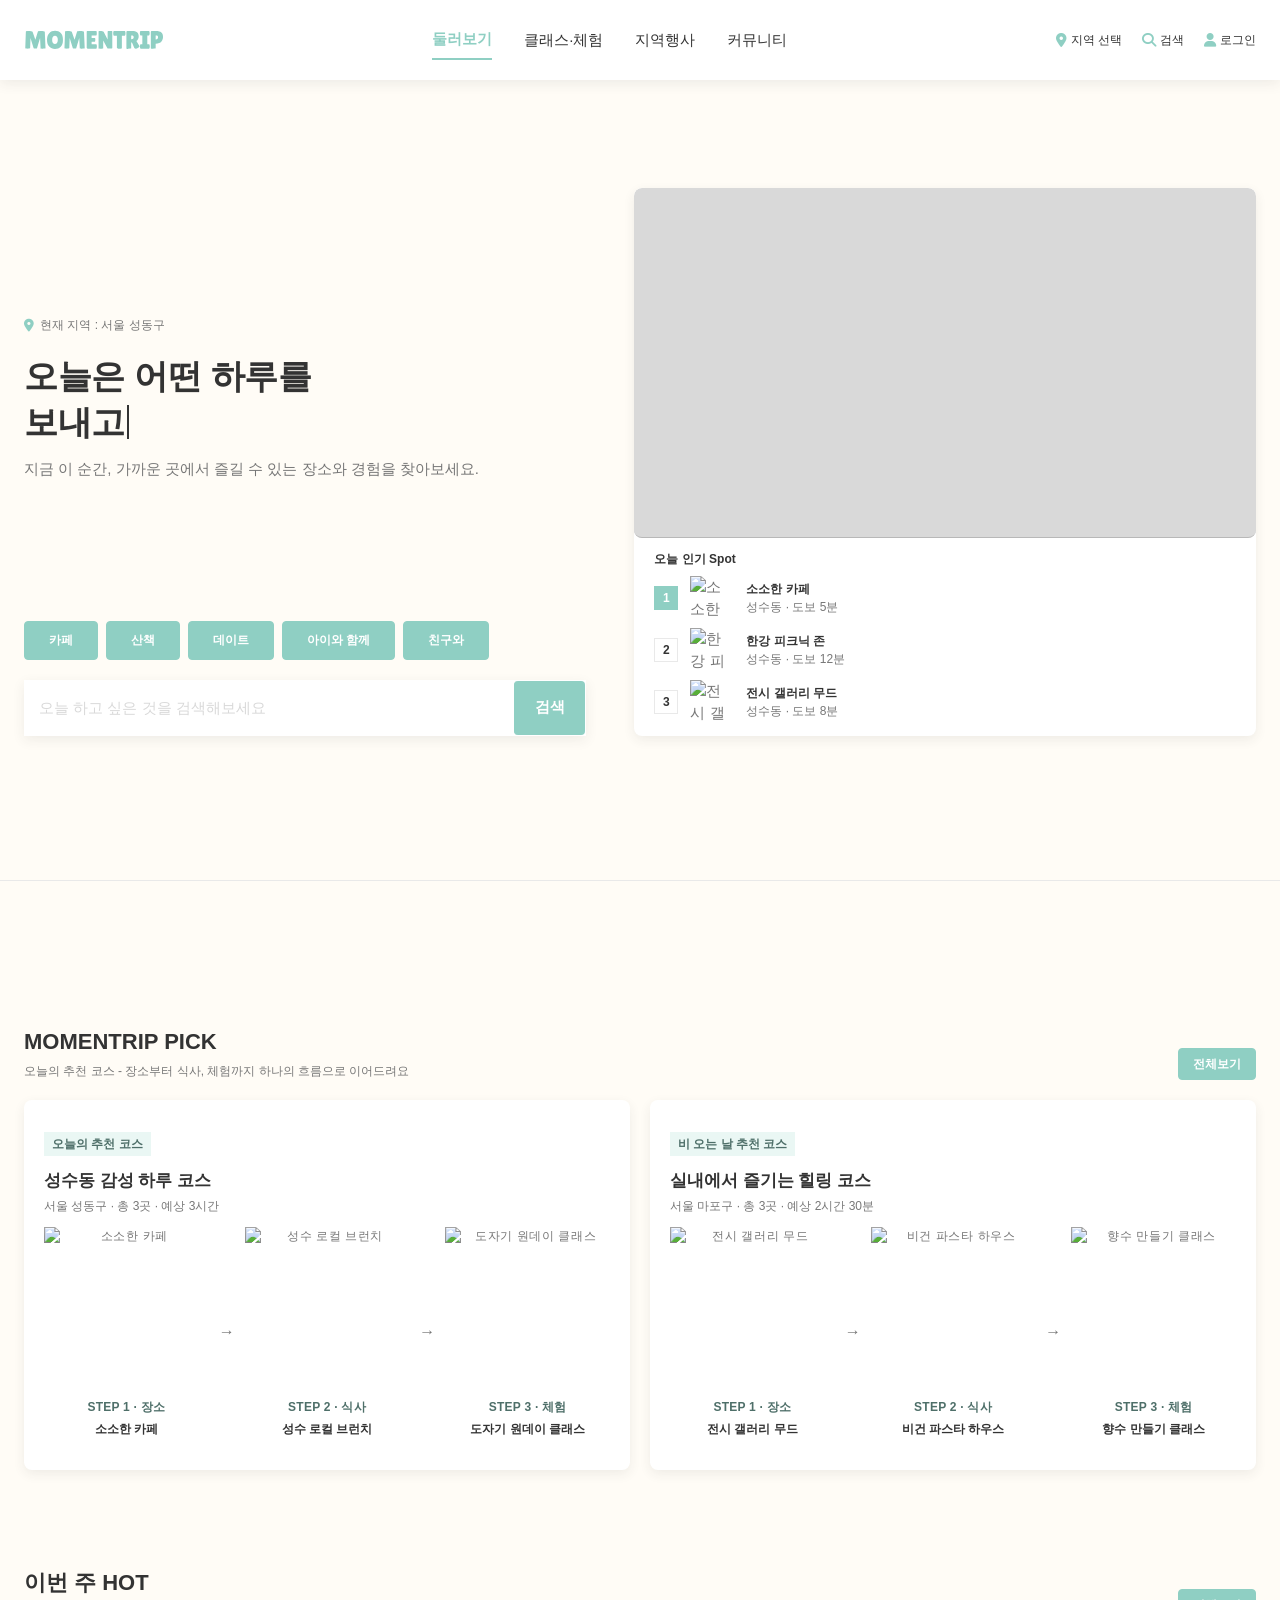
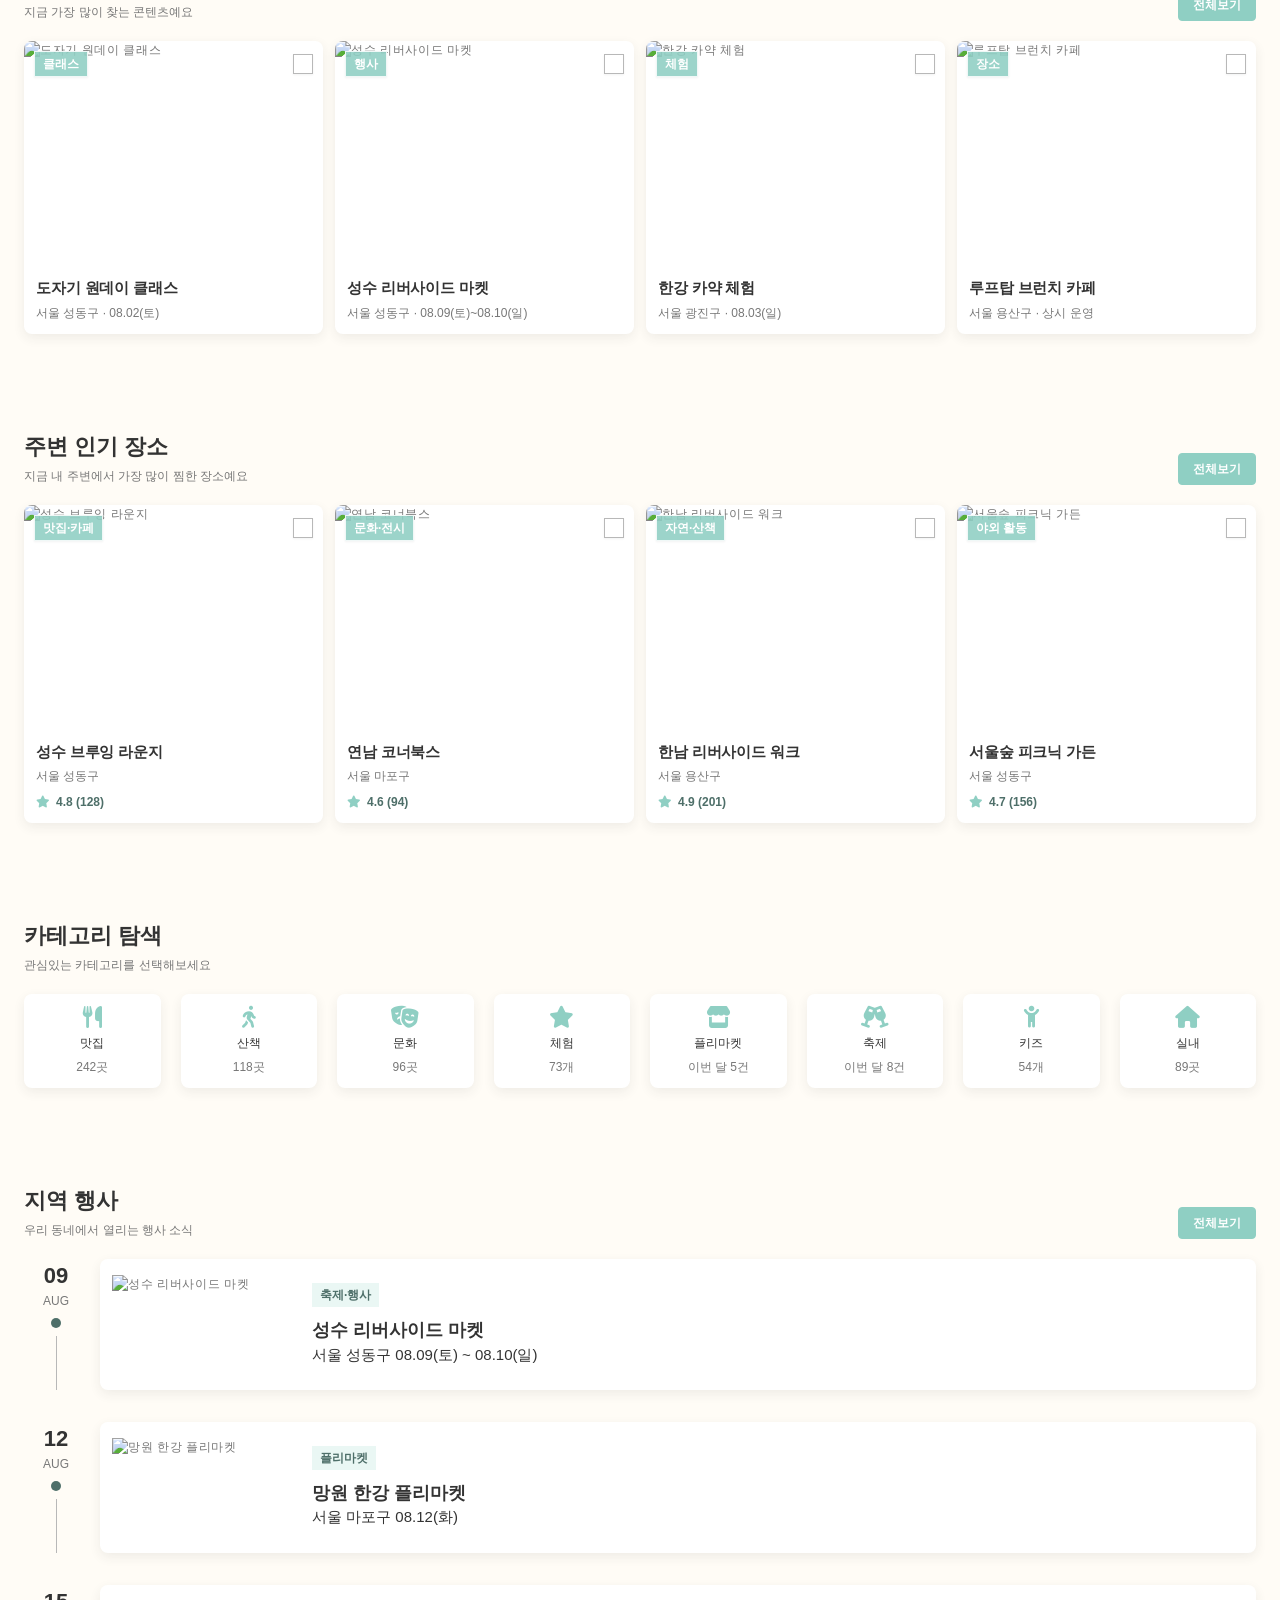
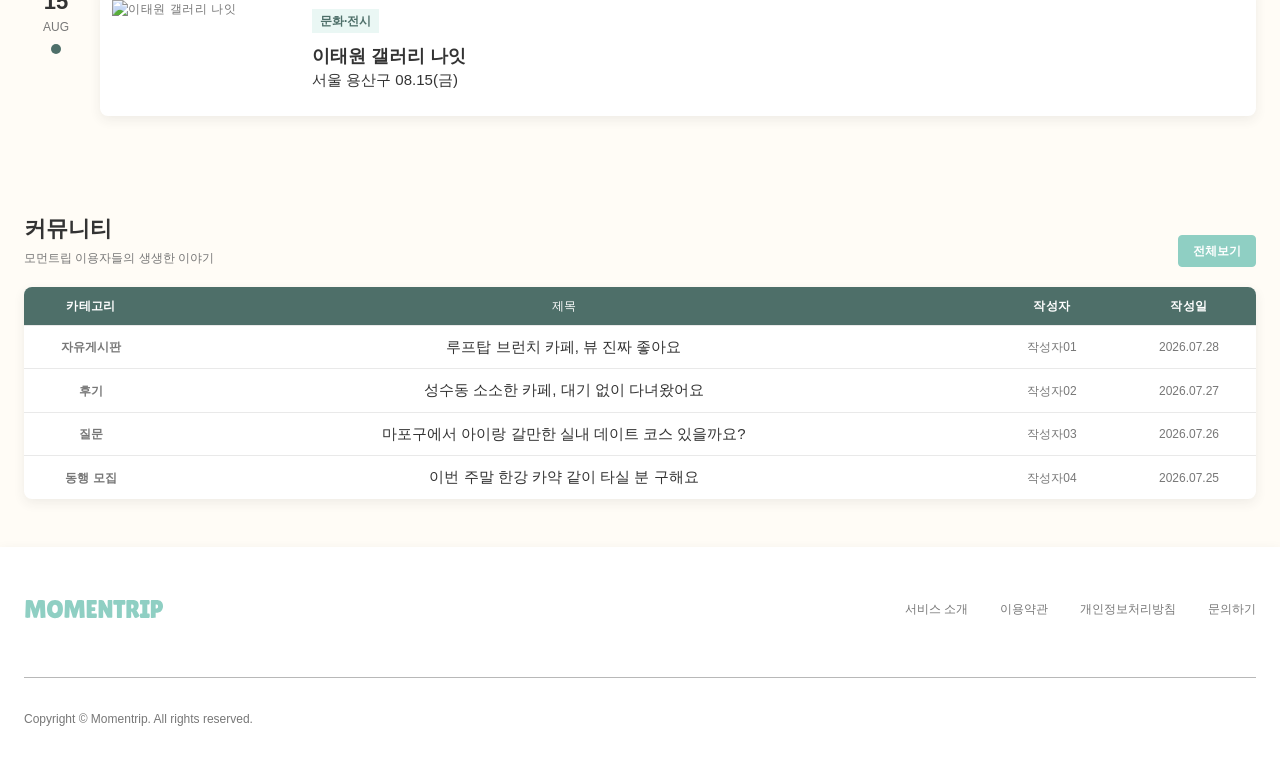
==== commit fa727d0f: "feat: refine mobile carousels and add animated brand logo" ====
--- a/index.html
+++ b/index.html
@@ -21,7 +21,28 @@
     <button type="button" class="gnb-toggle" aria-label="메뉴 열기"><i class="fa-solid fa-bars" aria-hidden="true"></i></button>
 
     <div class="logo-area">
-      <a href="index.html" class="logo-box"><img src="assets/momentrip-logo-primary.svg" alt="MOMENTRIP" class="site-logo"></a>
+      <a href="index.html" class="logo-box" aria-label="MOMENTRIP">
+        <svg class="site-logo site-logo-animated" viewBox="0 0 3071 433" fill="none" xmlns="http://www.w3.org/2000/svg" aria-hidden="true" focusable="false">
+          <g clip-path="url(#clip0_logo_anim)">
+            <g class="logo-letters">
+              <path class="logo-letter logo-letter-m1" d="M412.5 409.55C379.867 409.55 363.55 405.883 363.55 398.55L352 178L284.9 401.3C283.433 405.7 270.967 407.9 247.5 407.9C224.033 407.9 211.933 405.883 211.2 401.85L141.9 175.8L134.2 395.25C133.833 400.75 126.867 404.6 113.3 406.8C99.7333 408.633 88.3667 409.55 79.2 409.55C70.4 409.55 61.7833 409 53.35 407.9C35.75 405.333 27.1333 400.75 27.5 394.15L40.15 36.65C40.15 27.85 62.5167 23.45 107.25 23.45C120.45 23.45 136.583 24.55 155.65 26.75C174.717 28.5833 185.35 32.4333 187.55 38.3L249.15 211.55L303.05 37.75C306.35 28.2167 331.65 23.45 378.95 23.45C392.517 23.45 408.65 24.55 427.35 26.75C446.417 28.5833 455.95 32.0666 455.95 37.2L471.9 398C471.9 402.033 464.75 404.967 450.45 406.8C436.15 408.633 423.5 409.55 412.5 409.55Z" fill="#8FCFC3"/>
+              <path class="logo-letter logo-letter-o" d="M678.825 414.5C627.491 414.5 585.508 397.633 552.875 363.9C520.608 330.167 504.475 281.033 504.475 216.5C504.475 151.6 520.791 102.467 553.425 69.1C586.425 35.7333 628.775 19.05 680.475 19.05C732.541 19.05 774.525 35.55 806.425 68.55C838.325 101.183 854.275 150.867 854.275 217.6C854.275 283.967 837.958 333.467 805.325 366.1C772.691 398.367 730.525 414.5 678.825 414.5Z M679.375 124.65C661.775 124.65 646.925 132.717 634.825 148.85C623.091 164.983 617.225 187.717 617.225 217.05C617.225 246.017 622.908 268.383 634.275 284.15C645.641 299.55 660.491 307.25 678.825 307.25C697.525 307.25 712.558 299.367 723.925 283.6C735.658 267.833 741.525 245.283 741.525 215.95C741.525 186.617 735.475 164.067 723.375 148.3C711.641 132.533 696.975 124.65 679.375 124.65Z" fill="#8FCFC3"/>
+              <path class="logo-letter logo-letter-m2" d="M1272.43 409.55C1239.8 409.55 1223.48 405.883 1223.48 398.55L1211.93 178L1144.83 401.3C1143.37 405.7 1130.9 407.9 1107.43 407.9C1083.97 407.9 1071.87 405.883 1071.13 401.85L1001.83 175.8L994.134 395.25C993.767 400.75 986.8 404.6 973.234 406.8C959.667 408.633 948.3 409.55 939.134 409.55C930.334 409.55 921.717 409 913.284 407.9C895.684 405.333 887.067 400.75 887.434 394.15L900.084 36.65C900.084 27.85 922.45 23.45 967.184 23.45C980.384 23.45 996.517 24.55 1015.58 26.75C1034.65 28.5833 1045.28 32.4333 1047.48 38.3L1109.08 211.55L1162.98 37.75C1166.28 28.2167 1191.58 23.45 1238.88 23.45C1252.45 23.45 1268.58 24.55 1287.28 26.75C1306.35 28.5833 1315.88 32.0666 1315.88 37.2L1331.83 398C1331.83 402.033 1324.68 404.967 1310.38 406.8C1296.08 408.633 1283.43 409.55 1272.43 409.55Z" fill="#8FCFC3"/>
+              <path class="logo-letter logo-letter-e" d="M1554.16 176.9C1561.12 176.9 1564.61 189.733 1564.61 215.4C1564.61 223.1 1563.69 232.267 1561.86 242.9C1560.39 253.167 1557.46 258.3 1553.06 258.3H1483.21V313.3H1584.41C1590.64 313.3 1594.86 321.367 1597.06 337.5C1598.16 344.467 1598.71 351.983 1598.71 360.05C1598.71 367.75 1597.61 377.833 1595.41 390.3C1593.21 402.767 1589.54 409 1584.41 409H1396.31C1382.37 409 1375.41 403.317 1375.41 391.95V38.3C1375.41 28.7666 1379.62 24 1388.06 24H1584.96C1592.66 24 1596.51 40.3166 1596.51 72.95C1596.51 105.217 1592.66 121.35 1584.96 121.35H1483.21V176.9H1554.16Z" fill="#8FCFC3"/>
+              <path class="logo-letter logo-letter-n" d="M1937.05 396.9C1937.05 404.6 1919.82 408.45 1885.35 408.45C1850.88 408.45 1832.18 405.7 1829.25 400.2L1737.4 228.6V399.65C1737.4 406.25 1720.35 409.55 1686.25 409.55C1652.52 409.55 1635.65 406.25 1635.65 399.65V31.7C1635.65 26.2 1650.13 23.45 1679.1 23.45C1690.47 23.45 1703.67 24.55 1718.7 26.75C1734.1 28.5833 1743.45 32.25 1746.75 37.75L1834.75 207.15V34.45C1834.75 27.4833 1851.8 24 1885.9 24C1920 24 1937.05 27.4833 1937.05 34.45V396.9Z" fill="#8FCFC3"/>
+              <path class="logo-letter logo-letter-t" d="M2146.84 400.2C2146.84 407.533 2128.69 411.2 2092.39 411.2C2056.09 411.2 2037.94 407.533 2037.94 400.2V124.1H1971.94C1965.71 124.1 1961.31 115.667 1958.74 98.8C1957.64 90.7333 1957.09 82.4833 1957.09 74.05C1957.09 65.6167 1957.64 57.3666 1958.74 49.3C1961.31 32.4333 1965.71 24 1971.94 24H2211.19C2217.42 24 2221.82 32.4333 2224.39 49.3C2225.49 57.3666 2226.04 65.6167 2226.04 74.05C2226.04 82.4833 2225.49 90.7333 2224.39 98.8C2221.82 115.667 2217.42 124.1 2211.19 124.1H2146.84V400.2Z" fill="#8FCFC3"/>
+              <path class="logo-letter logo-letter-r" d="M2351.41 401.3C2351.41 407.167 2334 410.1 2299.16 410.1C2263.96 410.1 2246.36 407.35 2246.36 401.85V43.25C2246.36 30.4166 2253.15 24 2266.71 24H2371.76C2468.2 24 2516.41 61.5833 2516.41 136.75C2516.41 159.483 2512.01 180.2 2503.21 198.9C2494.41 217.233 2481.95 231.9 2465.81 242.9L2535.11 358.4C2532.18 367.2 2522.65 377.283 2506.51 388.65C2484.51 404.417 2466.36 412.3 2452.06 412.3C2437.76 412.3 2427.13 407.167 2420.16 396.9L2368.46 276.45H2351.41V401.3Z M2351.41 121.35V203.85H2354.16C2389 203.85 2406.41 189.367 2406.41 160.4C2406.41 147.2 2402.93 137.483 2395.96 131.25C2389.36 124.65 2378.36 121.35 2362.96 121.35H2351.41Z" fill="#8FCFC3"/>
+              <path class="logo-letter logo-letter-i" d="M2596.08 314.4V118.6H2557.03C2550.79 118.6 2546.39 110.717 2543.83 94.95C2542.73 87.25 2542.18 79.3667 2542.18 71.3C2542.18 63.2333 2542.73 55.35 2543.83 47.65C2546.39 31.8833 2550.79 24 2557.03 24H2741.83C2748.06 24 2752.28 31.8833 2754.48 47.65C2755.94 55.35 2756.68 63.2333 2756.68 71.3C2756.68 79.3667 2755.94 87.25 2754.48 94.95C2752.28 110.717 2748.06 118.6 2741.83 118.6H2704.98V314.4H2743.48C2749.71 314.4 2754.11 322.283 2756.68 338.05C2758.14 345.75 2758.88 353.633 2758.88 361.7C2758.88 369.767 2758.14 377.65 2756.68 385.35C2754.11 401.117 2749.71 409 2743.48 409H2558.13C2551.89 409 2547.68 401.117 2545.48 385.35C2544.01 377.65 2543.28 369.767 2543.28 361.7C2543.28 353.633 2544.01 345.75 2545.48 338.05C2547.68 322.283 2551.89 314.4 2558.13 314.4H2596.08Z" fill="#8FCFC3"/>
+              <path class="logo-letter logo-letter-p" d="M2832.42 410.1C2799.05 410.1 2782.37 406.433 2782.37 399.1V42.7C2782.37 30.2333 2788.05 24 2799.42 24H2896.22C2950.49 24 2989.54 35.1833 3013.37 57.55C3037.57 79.9167 3049.67 112.367 3049.67 154.9C3049.67 190.1 3038.3 222.367 3015.57 251.7C3004.2 266.367 2987.52 278.1 2965.52 286.9C2943.52 295.7 2917.85 300.1 2888.52 300.1V398.55C2888.52 402.95 2881.55 406.067 2867.62 407.9C2854.05 409.367 2842.32 410.1 2832.42 410.1Z M2888.52 119.7V206.6H2895.67C2908.5 206.6 2919.32 202.567 2928.12 194.5C2936.92 186.433 2941.32 175.067 2941.32 160.4C2941.32 145.733 2938.2 135.283 2931.97 129.05C2926.1 122.817 2915.47 119.7 2900.07 119.7H2888.52Z" fill="#8FCFC3"/>
+            </g>
+          </g>
+          <defs>
+            <clipPath id="clip0_logo_anim">
+              <rect width="3071" height="433" fill="white"/>
+            </clipPath>
+          </defs>
+        </svg>
+      </a>
     </div>
 
     <nav class="gnb">
--- a/css/wireframe.css
+++ b/css/wireframe.css
@@ -509,6 +509,78 @@
   outline-offset: 2px;
 }
 
+/* MOMENTRIP wordmark brand motion -- Header only. Footer keeps the static
+   momentrip-logo-primary.svg <img>; the Header instead inlines
+   assets/momentrip-logo-animated.svg (9 letters as individual
+   <path class="logo-letter">) so each glyph can be targeted here. */
+.logo-letter {
+  opacity: 0;
+  animation: logo-letter-enter 520ms cubic-bezier(0.22, 1, 0.36, 1) both;
+  transition: transform 170ms ease-out;
+}
+
+/* Each letter is fully invisible up top, then snaps to visible (opacity
+   flips in a single 1% step, not a fade) the instant it starts dropping,
+   overshoots once past rest, rebounds slightly short, and locks in place.
+   The bounce lives entirely in these keyframe stops -- the animation's own
+   timing-function is a plain ease-out so it doesn't add a second, competing
+   overshoot on top. No group-level scale finish on top of this; layering a
+   whole-logo scale over 9 already-bouncing letters read as the logo shaking
+   rather than each glyph coming to life individually. */
+@keyframes logo-letter-enter {
+  0% {
+    opacity: 0;
+    transform: translateY(-20px) scale(0.92);
+  }
+  30% {
+    opacity: 0;
+    transform: translateY(-20px) scale(0.92);
+  }
+  31% {
+    opacity: 1;
+    transform: translateY(-20px) scale(0.92);
+  }
+  68% {
+    opacity: 1;
+    transform: translateY(4px) scale(1.04);
+  }
+  82% {
+    opacity: 1;
+    transform: translateY(-2px) scale(0.99);
+  }
+  100% {
+    opacity: 1;
+    transform: translateY(0) scale(1);
+  }
+}
+
+.logo-letters .logo-letter:nth-child(1) { animation-delay: 0ms; }
+.logo-letters .logo-letter:nth-child(2) { animation-delay: 160ms; }
+.logo-letters .logo-letter:nth-child(3) { animation-delay: 320ms; }
+.logo-letters .logo-letter:nth-child(4) { animation-delay: 480ms; }
+.logo-letters .logo-letter:nth-child(5) { animation-delay: 640ms; }
+.logo-letters .logo-letter:nth-child(6) { animation-delay: 800ms; }
+.logo-letters .logo-letter:nth-child(7) { animation-delay: 960ms; }
+.logo-letters .logo-letter:nth-child(8) { animation-delay: 1120ms; }
+.logo-letters .logo-letter:nth-child(9) { animation-delay: 1280ms; }
+
+/* Hover: letters lift left-to-right, then return together in one step --
+   no stagger on the way back so mouseleave snaps cleanly to rest instead
+   of trailing off letter by letter. */
+.logo-box:hover .logo-letter {
+  transform: translateY(-2px);
+}
+
+.logo-box:hover .logo-letter:nth-child(1) { transition-delay: 0ms; }
+.logo-box:hover .logo-letter:nth-child(2) { transition-delay: 22ms; }
+.logo-box:hover .logo-letter:nth-child(3) { transition-delay: 44ms; }
+.logo-box:hover .logo-letter:nth-child(4) { transition-delay: 66ms; }
+.logo-box:hover .logo-letter:nth-child(5) { transition-delay: 88ms; }
+.logo-box:hover .logo-letter:nth-child(6) { transition-delay: 110ms; }
+.logo-box:hover .logo-letter:nth-child(7) { transition-delay: 132ms; }
+.logo-box:hover .logo-letter:nth-child(8) { transition-delay: 154ms; }
+.logo-box:hover .logo-letter:nth-child(9) { transition-delay: 176ms; }
+
 .gnb {
   display: flex;
   align-items: center;
@@ -767,6 +839,22 @@
   .hero-content .hero-desc {
     animation: none;
     opacity: 1;
+    transform: none;
+  }
+
+  .logo-letters {
+    animation: none;
+    transform: none;
+  }
+
+  .logo-letter {
+    animation: none;
+    opacity: 1;
+    transform: none;
+    transition: none;
+  }
+
+  .logo-box:hover .logo-letter {
     transform: none;
   }
 }
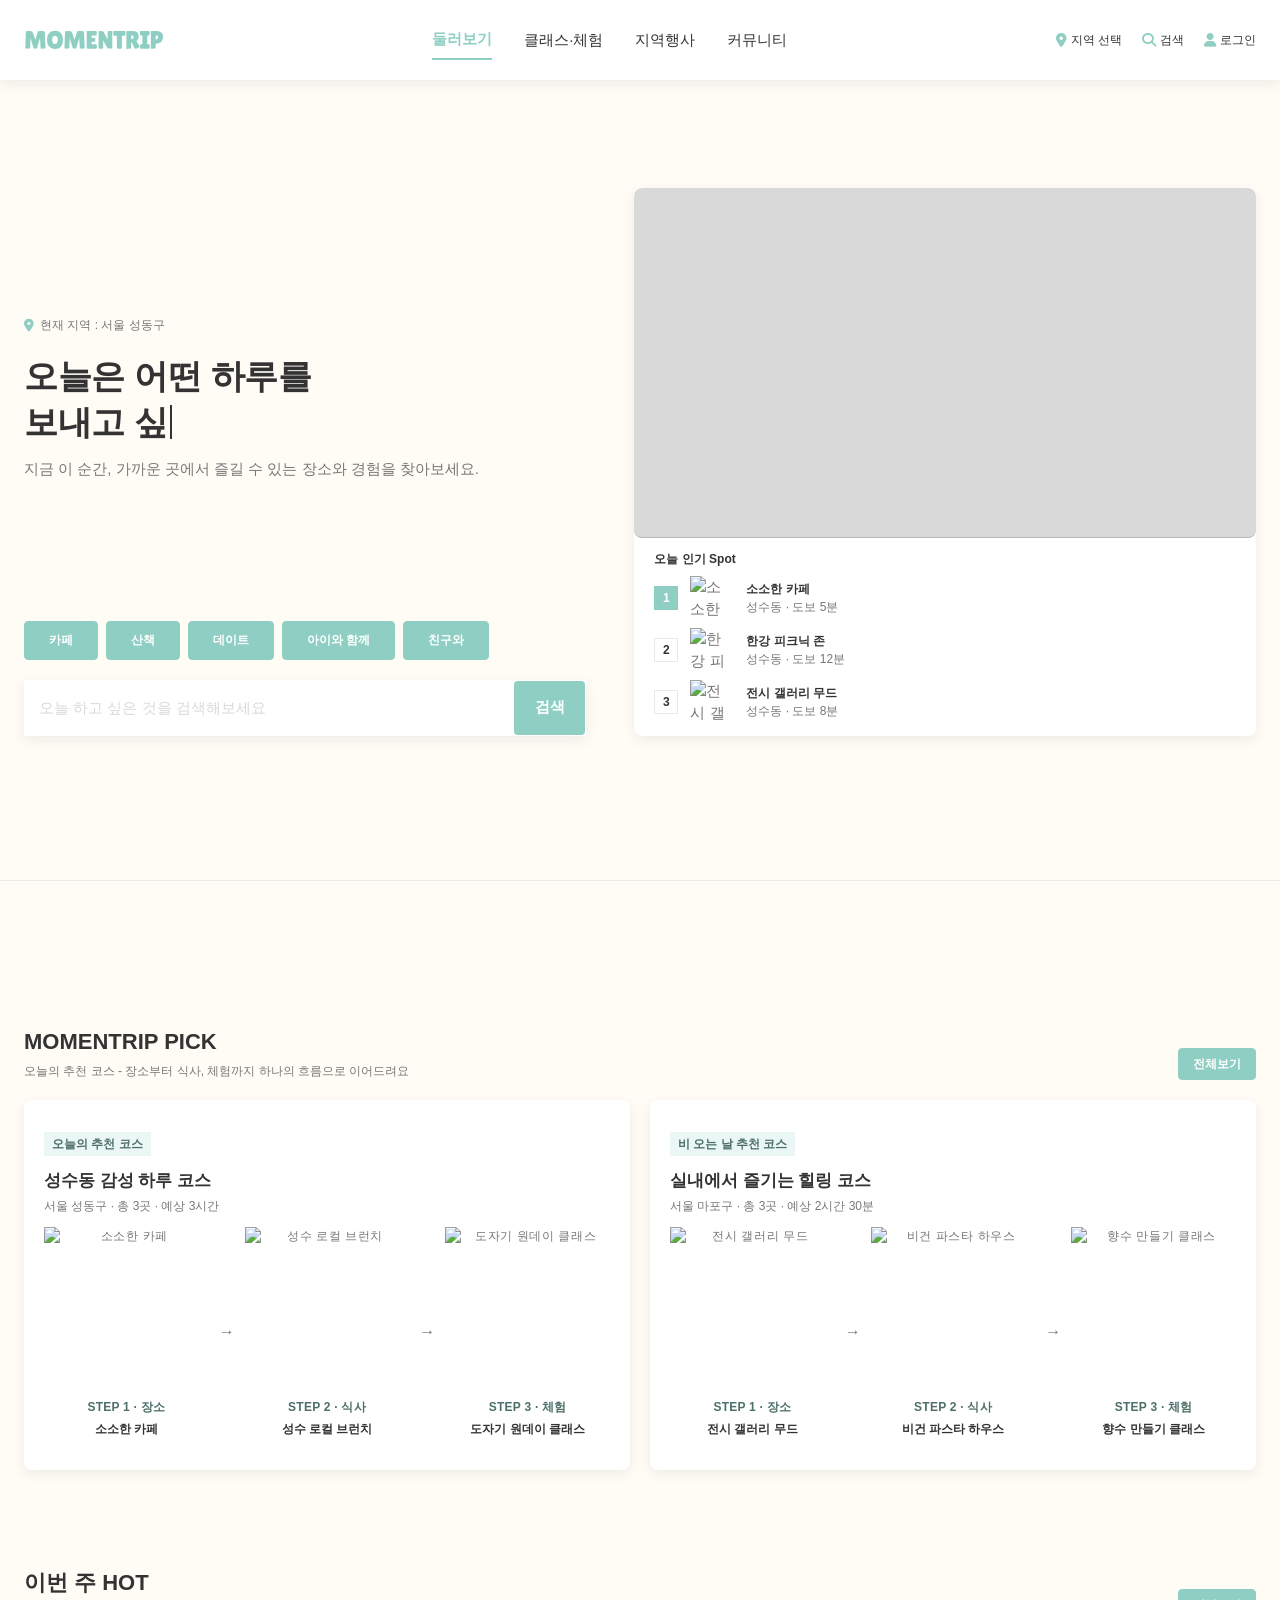
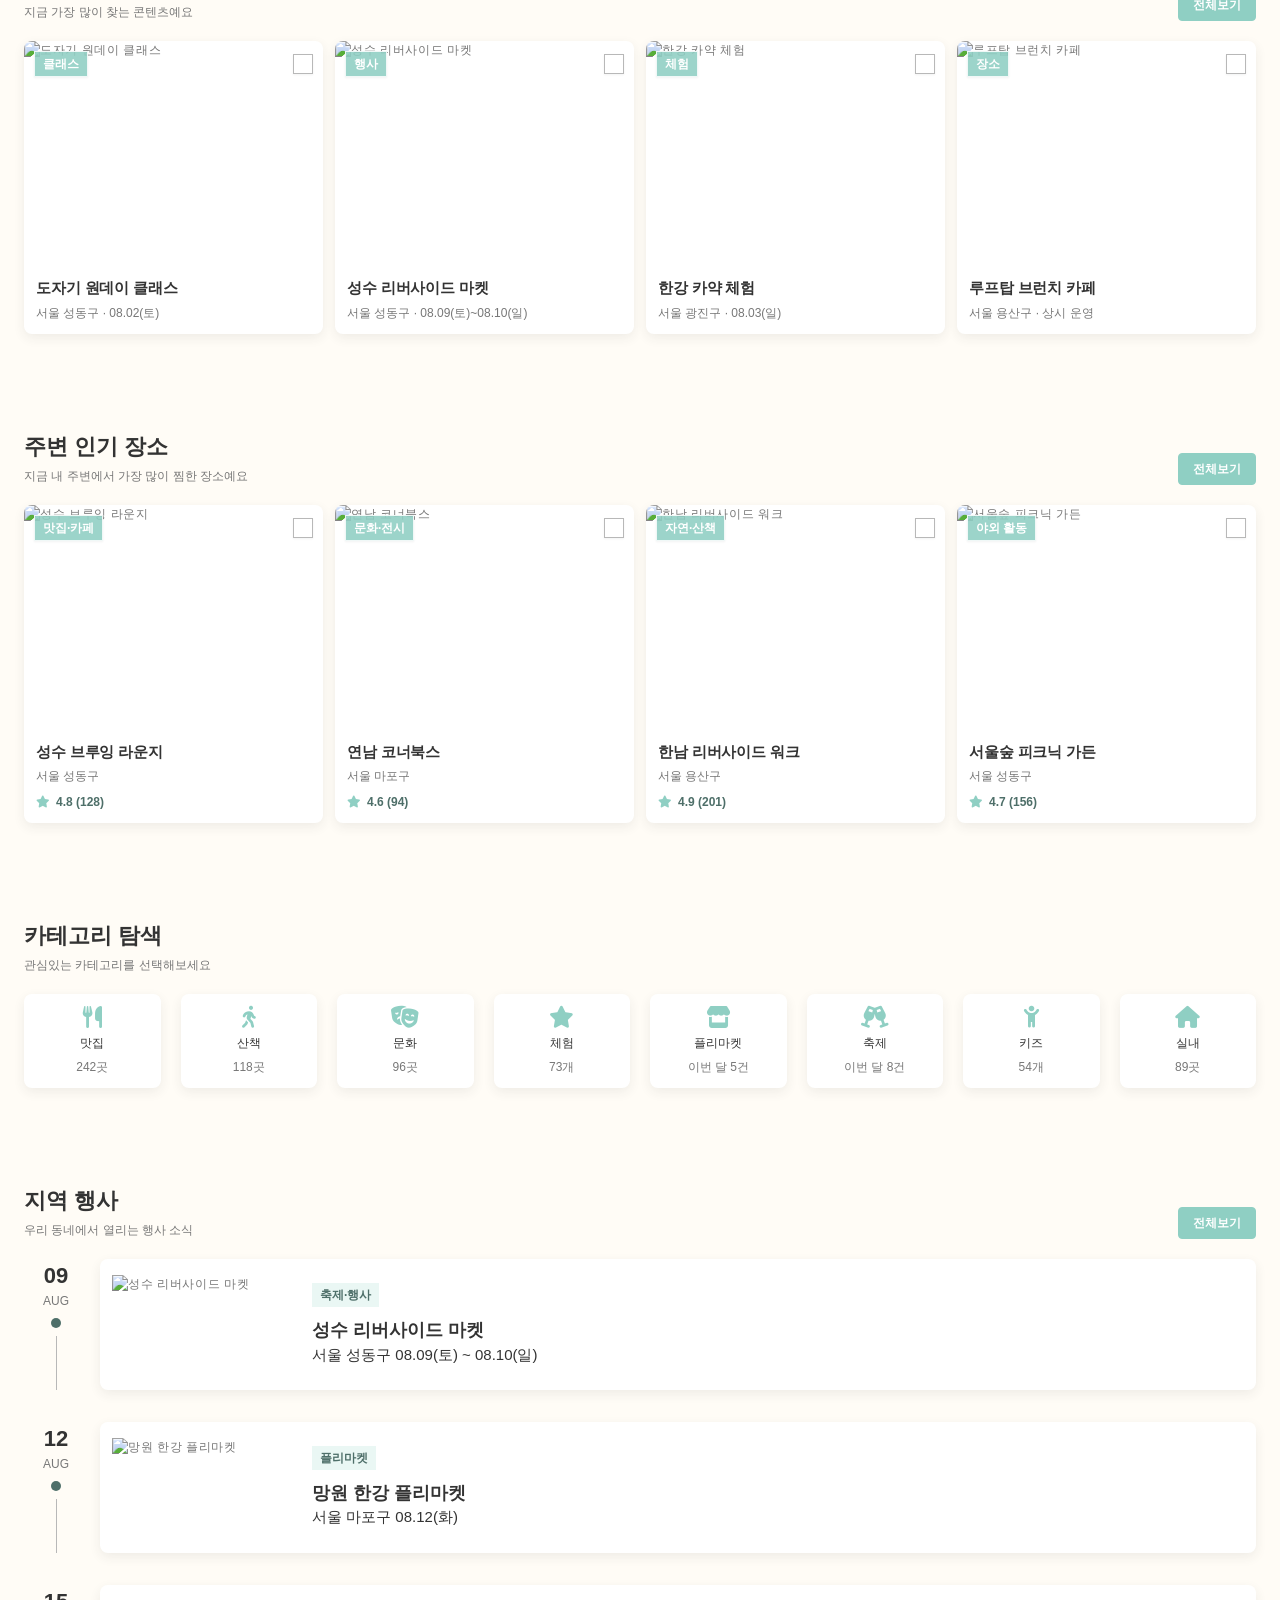
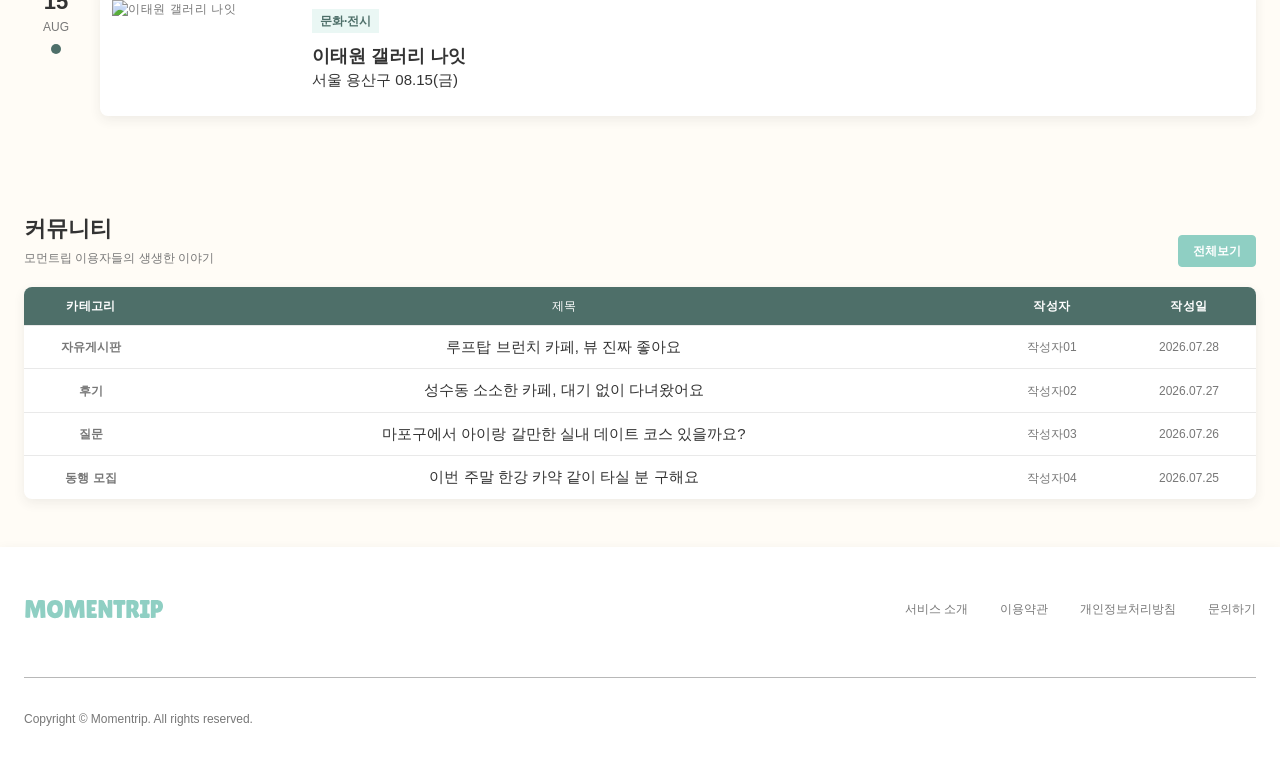
==== commit f4159d40: "feat: enhance homepage interactions and mobile carousels" ====
--- a/index.html
+++ b/index.html
@@ -518,7 +518,13 @@
           <h2 class="title">지역 행사</h2>
           <p class="desc">우리 동네에서 열리는 행사 소식</p>
         </div>
-        <a href="#" class="link-more">전체보기</a>
+        <div class="card-carousel-actions">
+          <a href="#" class="link-more">전체보기</a>
+          <div class="card-carousel-controls">
+            <button type="button" class="card-carousel-arrow" data-direction="prev" aria-label="이전 행사 보기">&lsaquo;</button>
+            <button type="button" class="card-carousel-arrow" data-direction="next" aria-label="다음 행사 보기">&rsaquo;</button>
+          </div>
+        </div>
       </div>
 
       <div class="event-timeline">
--- a/css/wireframe.css
+++ b/css/wireframe.css
@@ -513,56 +513,103 @@
    momentrip-logo-primary.svg <img>; the Header instead inlines
    assets/momentrip-logo-animated.svg (9 letters as individual
    <path class="logo-letter">) so each glyph can be targeted here. */
+/* assets/momentrip-logo-animated.svg carries a leftover <g clip-path="...">
+   from the source export -- a rect exactly matching the viewBox, a no-op
+   for the static artwork. Once letters translate upward off their rest
+   position, that same rect clips them to invisible until they fall back
+   inside its bounds, which is what made the drop read as "appearing
+   inside the logo" instead of "falling from above". Neutralized here
+   (CSS beats a presentation attribute) rather than editing the SVG file.
+   overflow: visible undoes the SVG viewport's own implicit clipping the
+   same way. Header-only via .site-logo-animated -- Footer's plain <img>
+   of the original file is untouched. */
+.site-logo-animated {
+  overflow: visible;
+}
+
+.site-logo-animated g[clip-path] {
+  clip-path: none;
+}
+
 .logo-letter {
   opacity: 0;
-  animation: logo-letter-enter 520ms cubic-bezier(0.22, 1, 0.36, 1) both;
+  animation: logo-letter-enter 1500ms cubic-bezier(0.22, 1, 0.36, 1) both;
   transition: transform 170ms ease-out;
-}
-
-/* Each letter is fully invisible up top, then snaps to visible (opacity
-   flips in a single 1% step, not a fade) the instant it starts dropping,
-   overshoots once past rest, rebounds slightly short, and locks in place.
-   The bounce lives entirely in these keyframe stops -- the animation's own
-   timing-function is a plain ease-out so it doesn't add a second, competing
-   overshoot on top. No group-level scale finish on top of this; layering a
-   whole-logo scale over 9 already-bouncing letters read as the logo shaking
-   rather than each glyph coming to life individually. */
+  transform-box: fill-box;
+  transform-origin: center;
+}
+
+/* Each letter starts well above its own resting spot (measured in its own
+   height via transform-box: fill-box, not a fixed px guess), fully
+   invisible, then becomes visible almost immediately and spends most of
+   the duration actually falling back down -- the drop itself should read
+   as motion, not a pop. It overshoots past rest once, rebounds slightly
+   short, and locks in place. No scale here: size changes competed with
+   the fall for attention, so the fall is the only effect now. No
+   group-level scale finish either; layering a whole-logo scale over 9
+   already-falling letters read as the logo shaking rather than each
+   glyph coming to life individually. */
 @keyframes logo-letter-enter {
   0% {
     opacity: 0;
-    transform: translateY(-20px) scale(0.92);
-  }
-  30% {
-    opacity: 0;
-    transform: translateY(-20px) scale(0.92);
-  }
-  31% {
+    transform: translateY(-140%);
+  }
+  10% {
     opacity: 1;
-    transform: translateY(-20px) scale(0.92);
-  }
-  68% {
+    transform: translateY(-140%);
+  }
+  70% {
     opacity: 1;
-    transform: translateY(4px) scale(1.04);
-  }
-  82% {
+    transform: translateY(5px);
+  }
+  85% {
     opacity: 1;
-    transform: translateY(-2px) scale(0.99);
+    transform: translateY(-2px);
   }
   100% {
     opacity: 1;
-    transform: translateY(0) scale(1);
+    transform: translateY(0);
   }
 }
 
 .logo-letters .logo-letter:nth-child(1) { animation-delay: 0ms; }
-.logo-letters .logo-letter:nth-child(2) { animation-delay: 160ms; }
-.logo-letters .logo-letter:nth-child(3) { animation-delay: 320ms; }
-.logo-letters .logo-letter:nth-child(4) { animation-delay: 480ms; }
-.logo-letters .logo-letter:nth-child(5) { animation-delay: 640ms; }
-.logo-letters .logo-letter:nth-child(6) { animation-delay: 800ms; }
-.logo-letters .logo-letter:nth-child(7) { animation-delay: 960ms; }
-.logo-letters .logo-letter:nth-child(8) { animation-delay: 1120ms; }
-.logo-letters .logo-letter:nth-child(9) { animation-delay: 1280ms; }
+.logo-letters .logo-letter:nth-child(2) { animation-delay: 320ms; }
+.logo-letters .logo-letter:nth-child(3) { animation-delay: 640ms; }
+.logo-letters .logo-letter:nth-child(4) { animation-delay: 960ms; }
+.logo-letters .logo-letter:nth-child(5) { animation-delay: 1280ms; }
+.logo-letters .logo-letter:nth-child(6) { animation-delay: 1600ms; }
+.logo-letters .logo-letter:nth-child(7) { animation-delay: 1920ms; }
+.logo-letters .logo-letter:nth-child(8) { animation-delay: 2240ms; }
+.logo-letters .logo-letter:nth-child(9) { animation-delay: 2560ms; }
+
+/* Closing beat, once every letter has landed: hold the completed wordmark
+   (nth-child(9)'s 2560ms delay + 1500ms duration = lands at 4060ms), fade
+   the whole group out together (opacity only -- no transform, so this
+   can't read as another pop or drift), sit invisible briefly, then snap
+   back in a single step (no fade-in) and stay. Runs once; the 0%/100%
+   opacity:1 endpoints match the element's un-animated default, so nothing
+   flashes before the delay elapses or after the animation completes. */
+.logo-letters {
+  animation: logo-final-flash 2000ms ease-in-out 4060ms both;
+}
+
+@keyframes logo-final-flash {
+  0% {
+    opacity: 1;
+  }
+  35% {
+    opacity: 1;
+  }
+  85% {
+    opacity: 0;
+  }
+  99.5% {
+    opacity: 0;
+  }
+  100% {
+    opacity: 1;
+  }
+}
 
 /* Hover: letters lift left-to-right, then return together in one step --
    no stagger on the way back so mouseleave snaps cleanly to rest instead
@@ -844,6 +891,7 @@
 
   .logo-letters {
     animation: none;
+    opacity: 1;
     transform: none;
   }
 
@@ -3371,7 +3419,7 @@
 }
 
 .card-carousel-arrow:not(:disabled):hover {
-  color: var(--color-interactive-strong);
+  color: color-mix(in srgb, var(--color-primary) 80%, var(--color-interactive-strong) 20%);
 }
 
 .card-carousel-arrow:focus-visible {
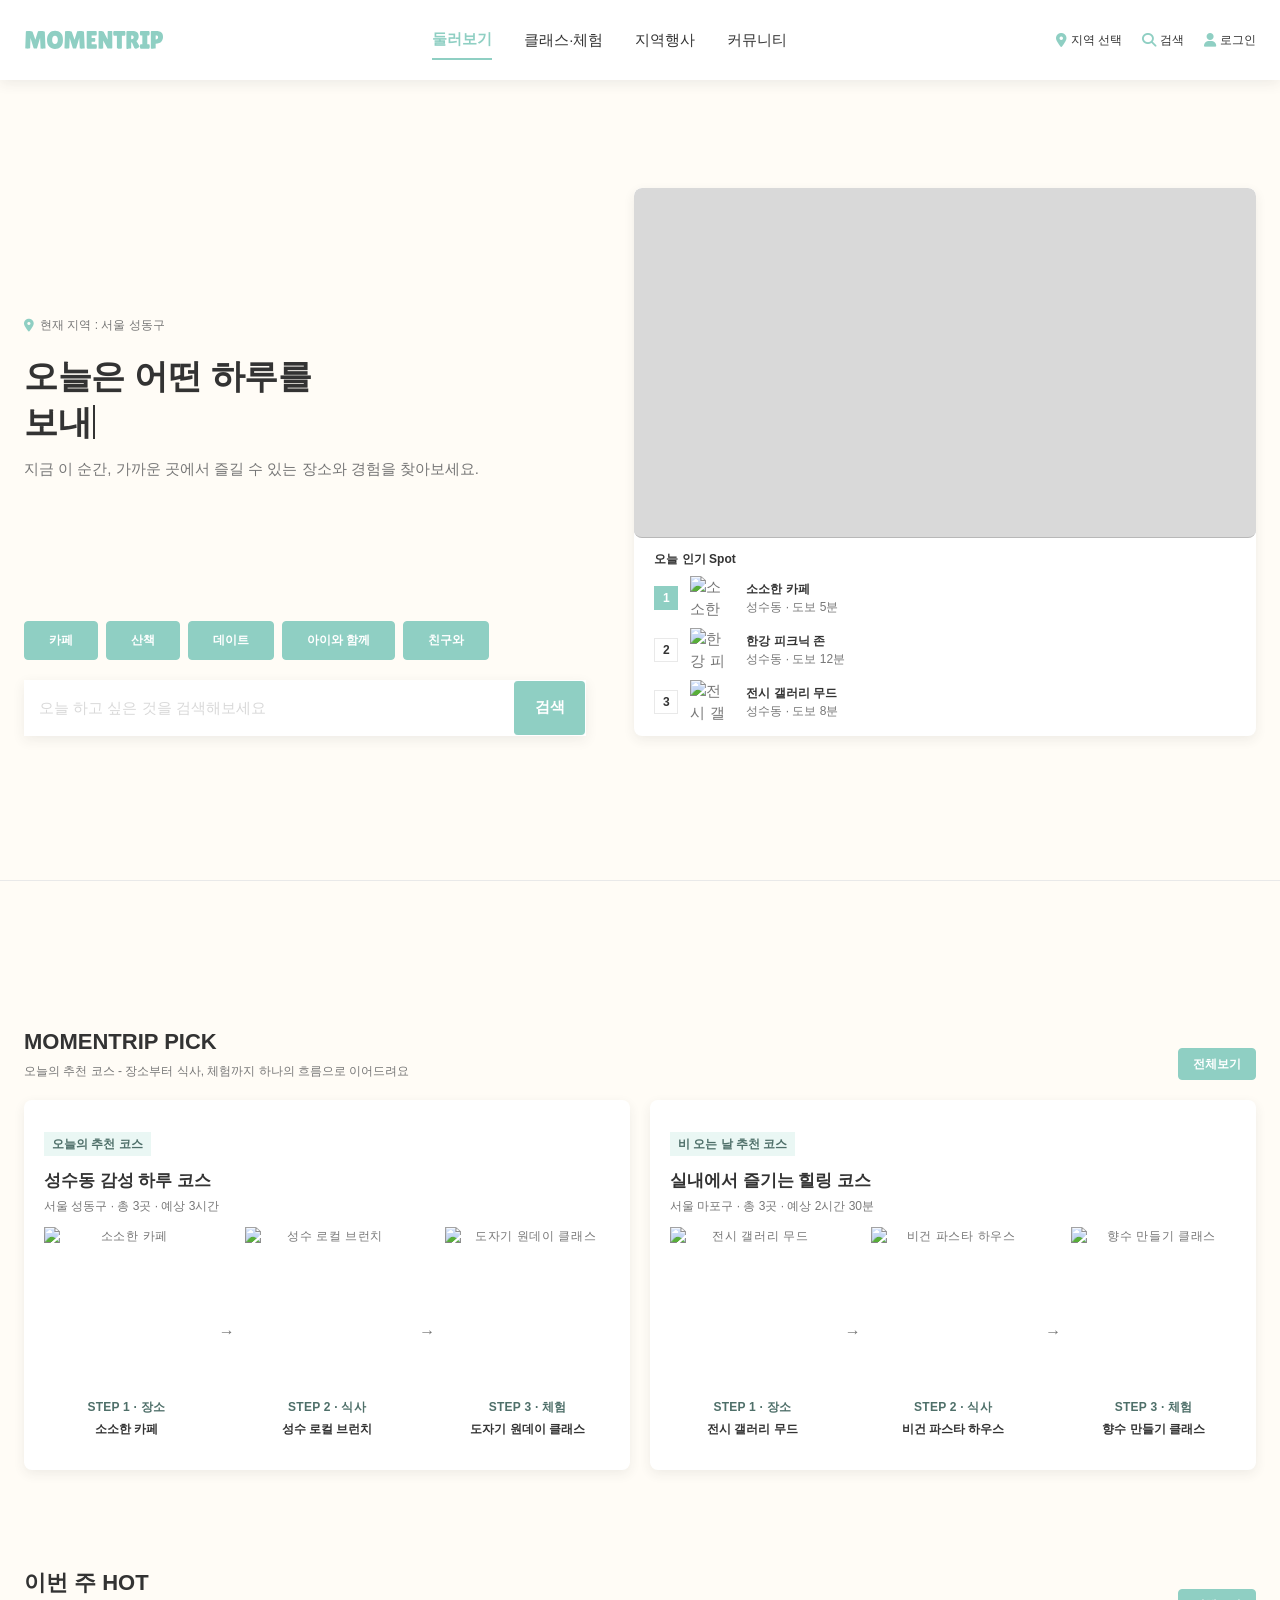
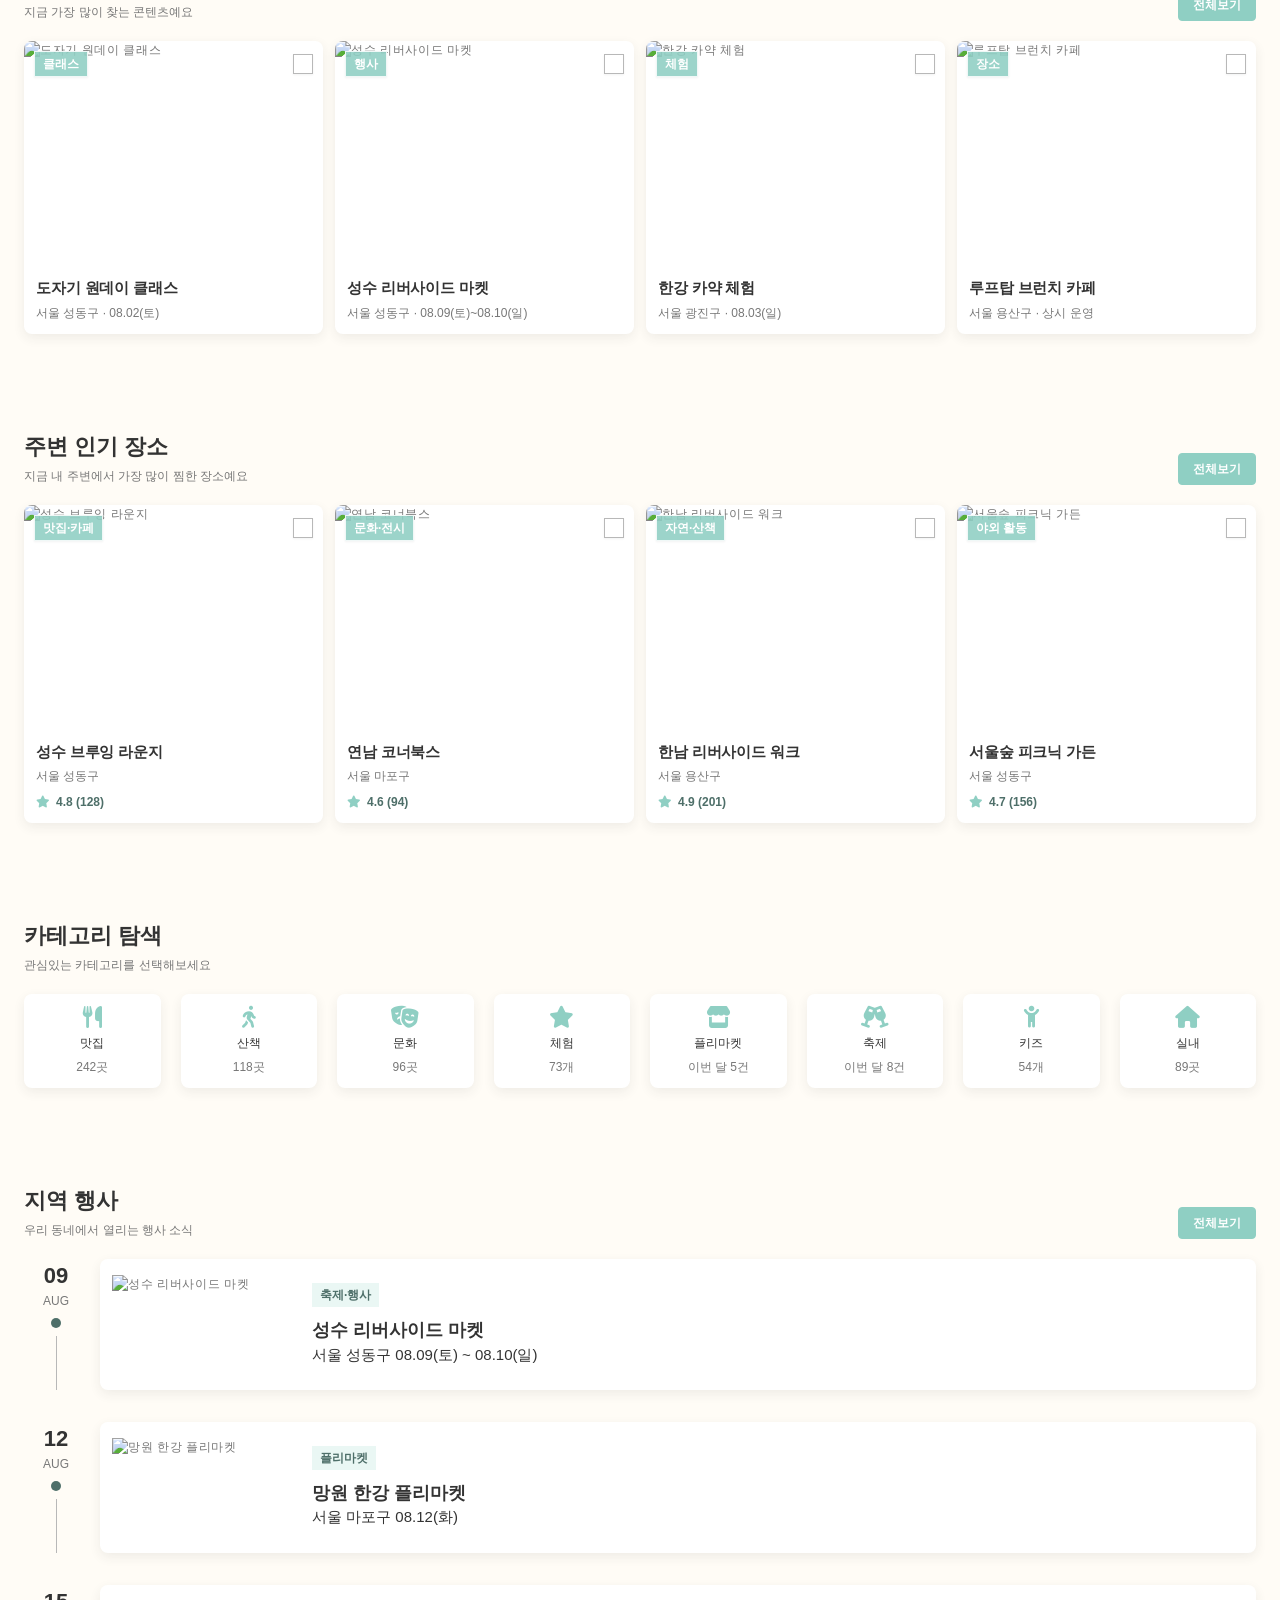
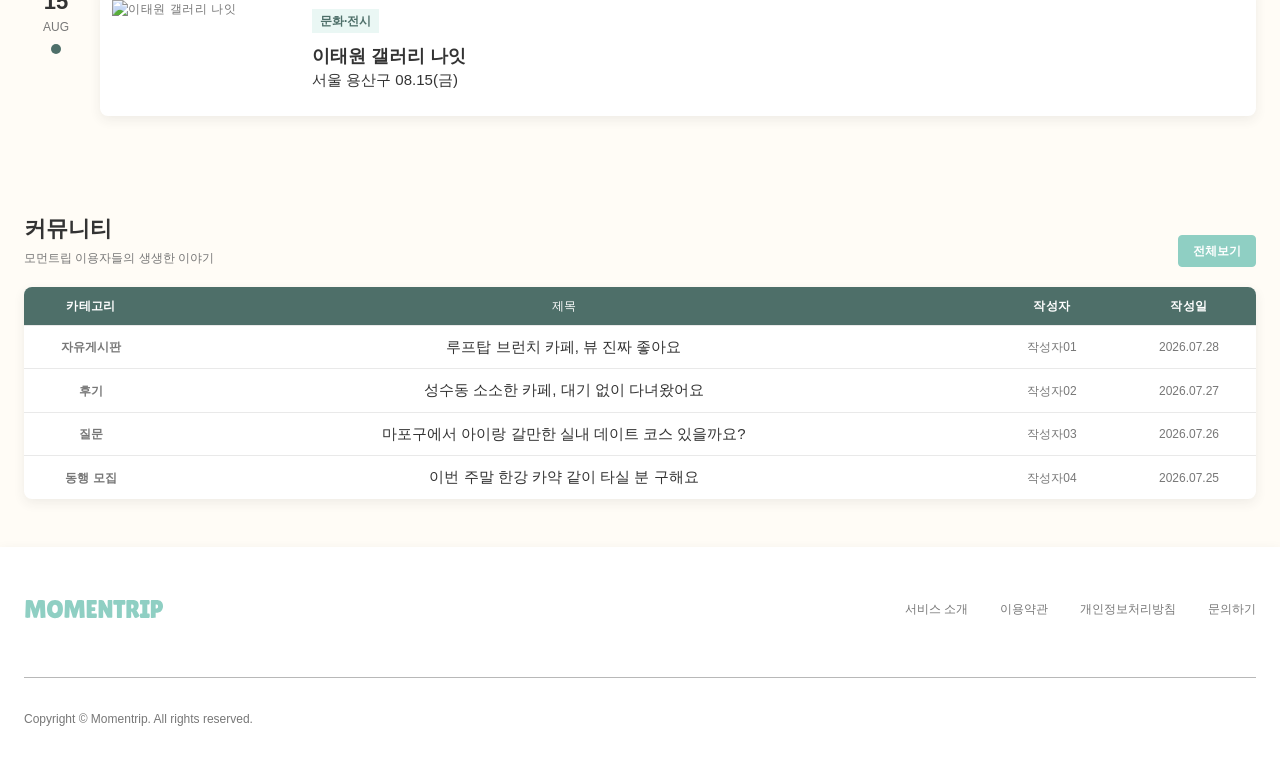
==== commit ff016c78: "feat: enhance interactions and add location detection" ====
--- a/index.html
+++ b/index.html
@@ -7,7 +7,7 @@
 <link rel="stylesheet" href="https://cdn.jsdelivr.net/gh/orioncactus/pretendard@v1.3.9/dist/web/static/pretendard.css">
 <link rel="stylesheet" href="css/wireframe.css">
 <link rel="stylesheet" href="https://cdnjs.cloudflare.com/ajax/libs/font-awesome/6.5.2/css/all.min.css">
-<script src="https://oapi.map.naver.com/openapi/v3/maps.js?ncpKeyId=75bmp6f9fq"></script>
+<script src="https://oapi.map.naver.com/openapi/v3/maps.js?ncpKeyId=75bmp6f9fq&submodules=geocoder"></script>
 </head>
 <body>
 
@@ -83,7 +83,7 @@
             <div class="hero-content">
               <div class="current-region">
                 <i class="fa-solid fa-location-dot" aria-hidden="true"></i>
-                현재 지역 : 서울 성동구
+                <span>현재 지역 : <span id="current-region-text" aria-live="polite">서울 성동구</span></span>
               </div>
 
               <h1>오늘은 어떤 하루를<br>보내고 싶나요?</h1>
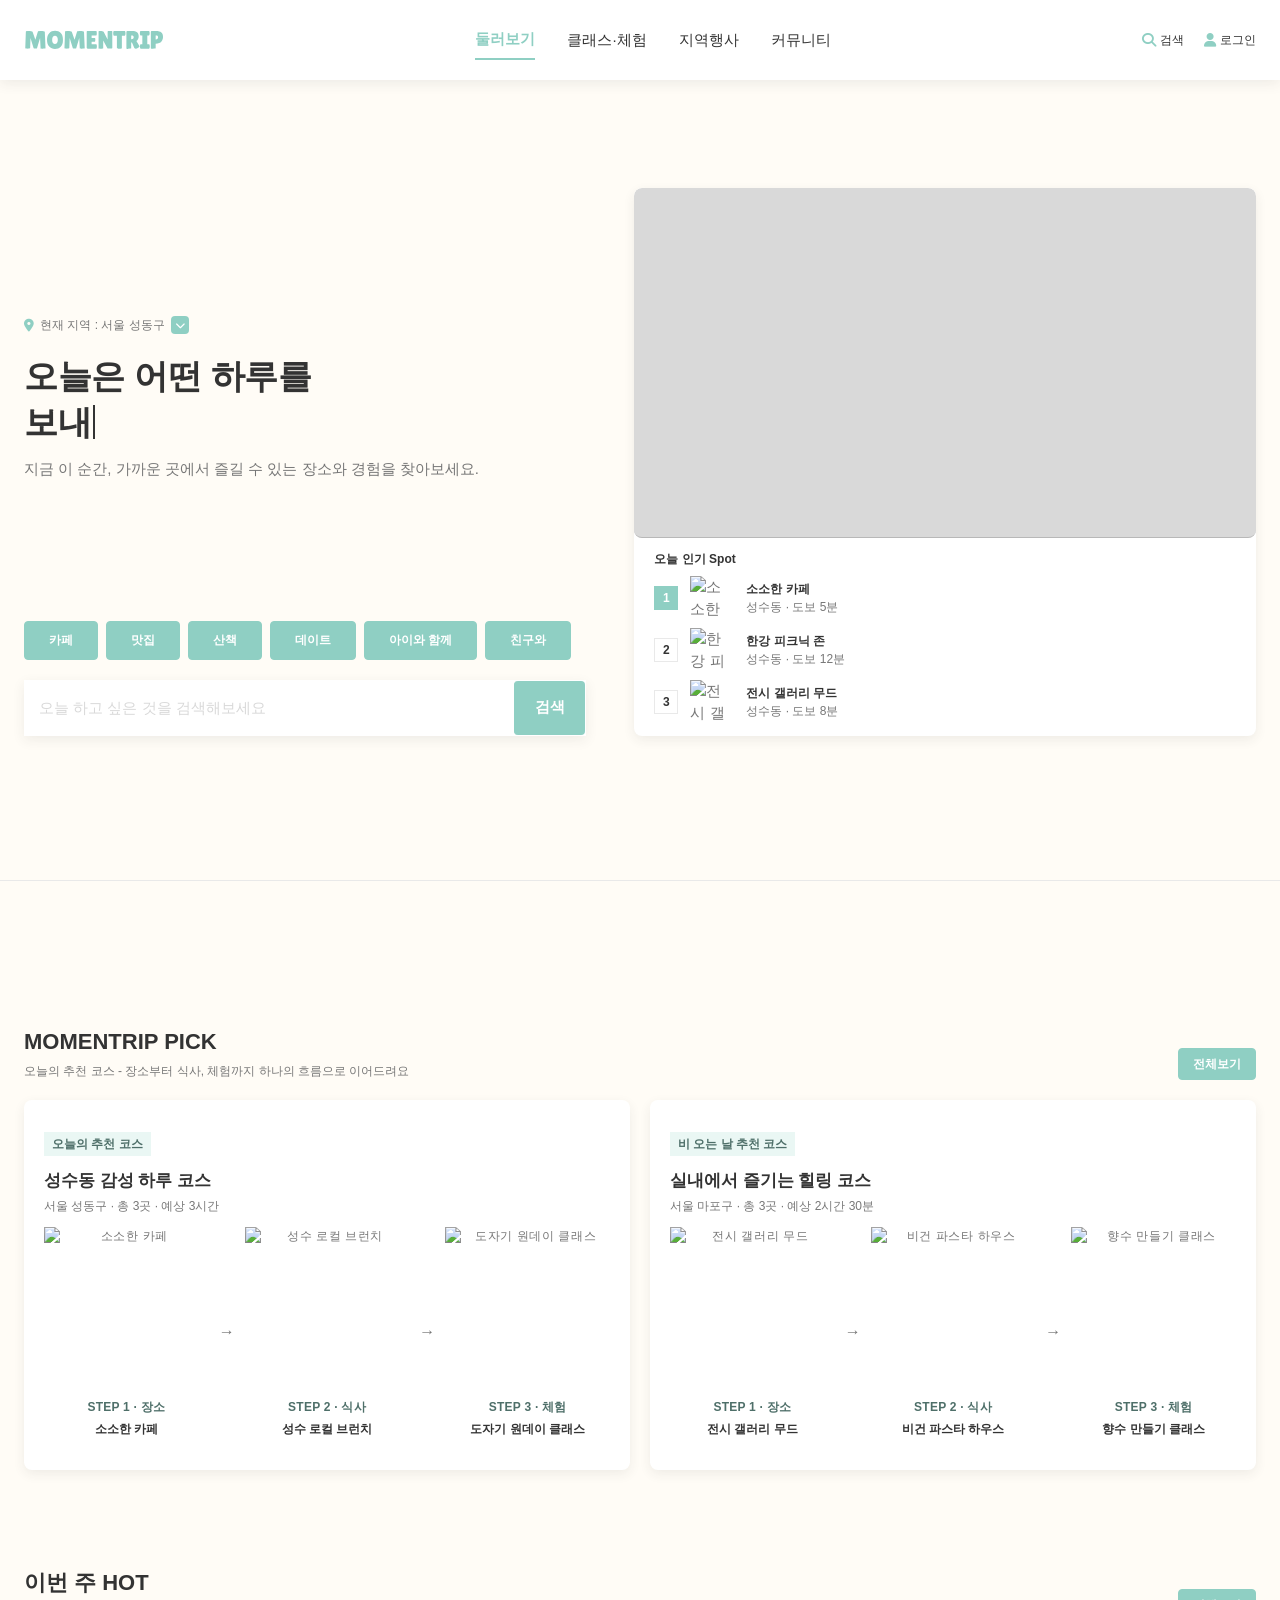
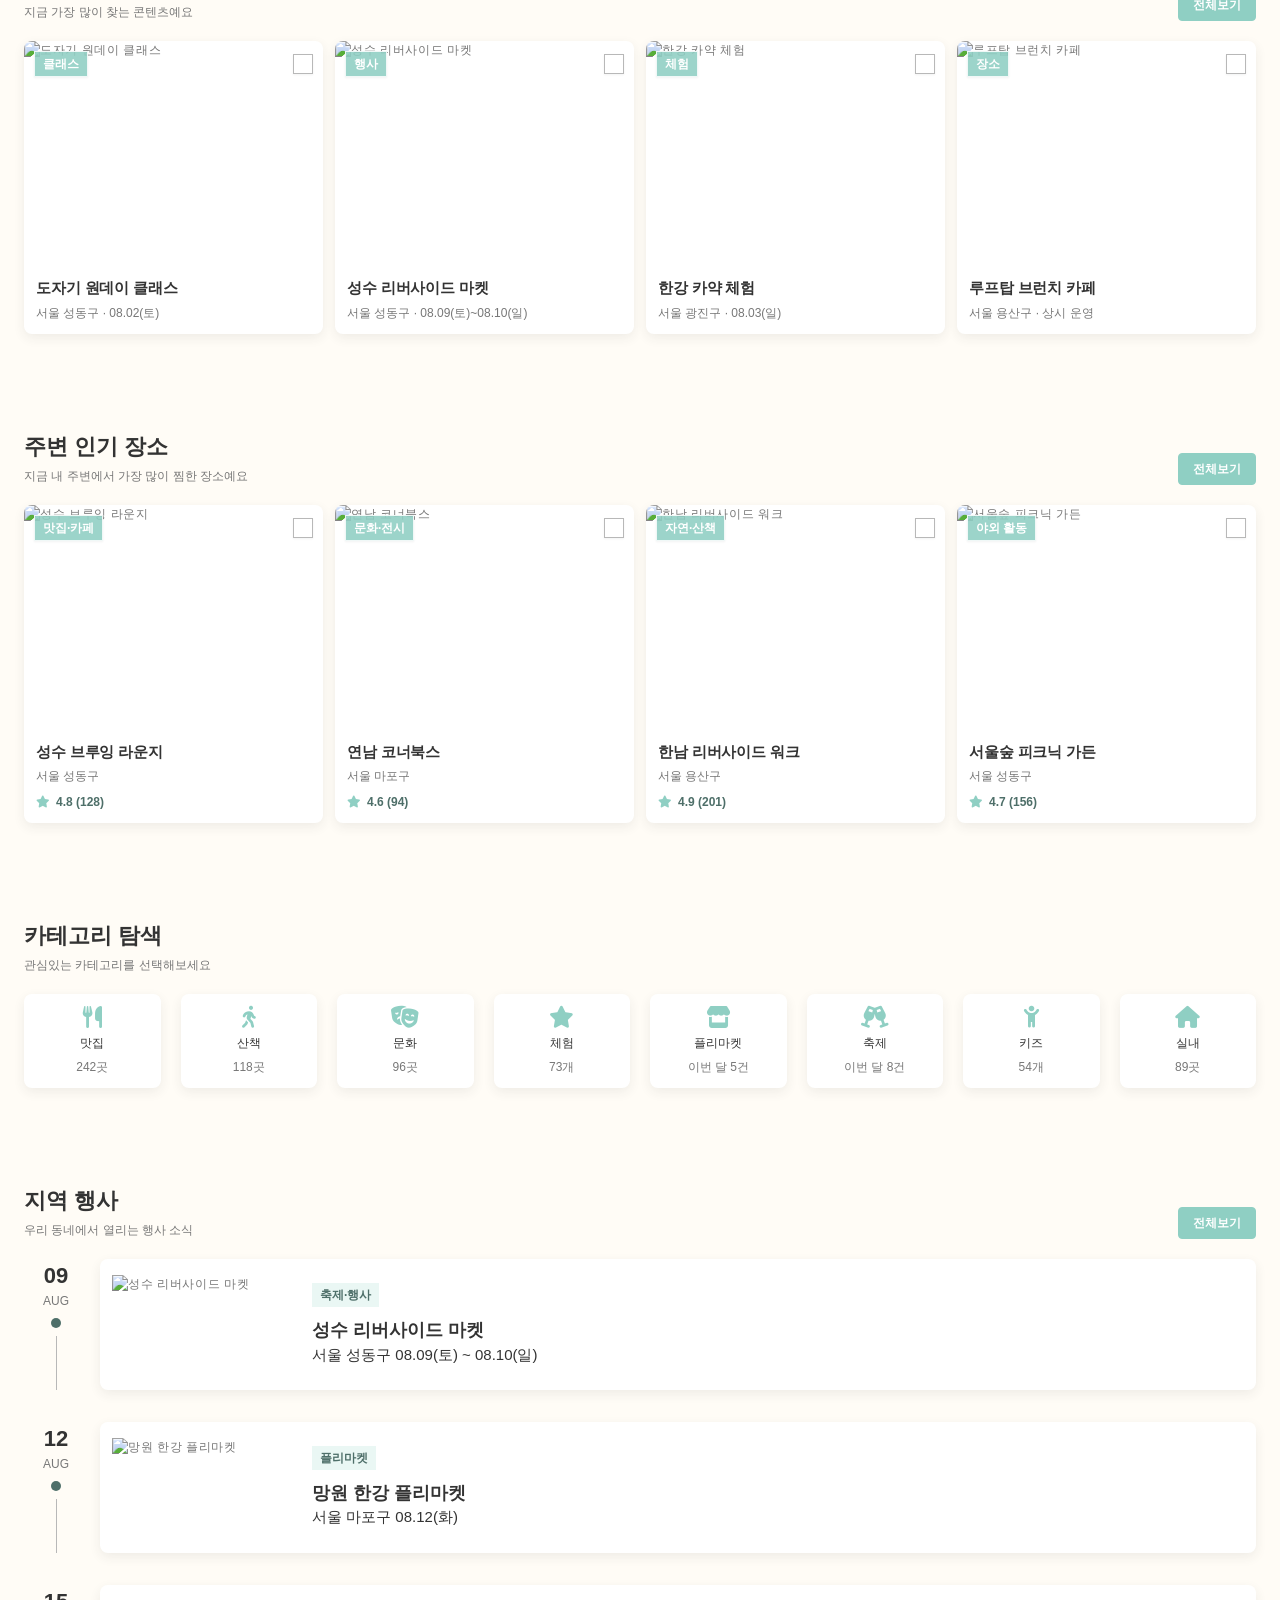
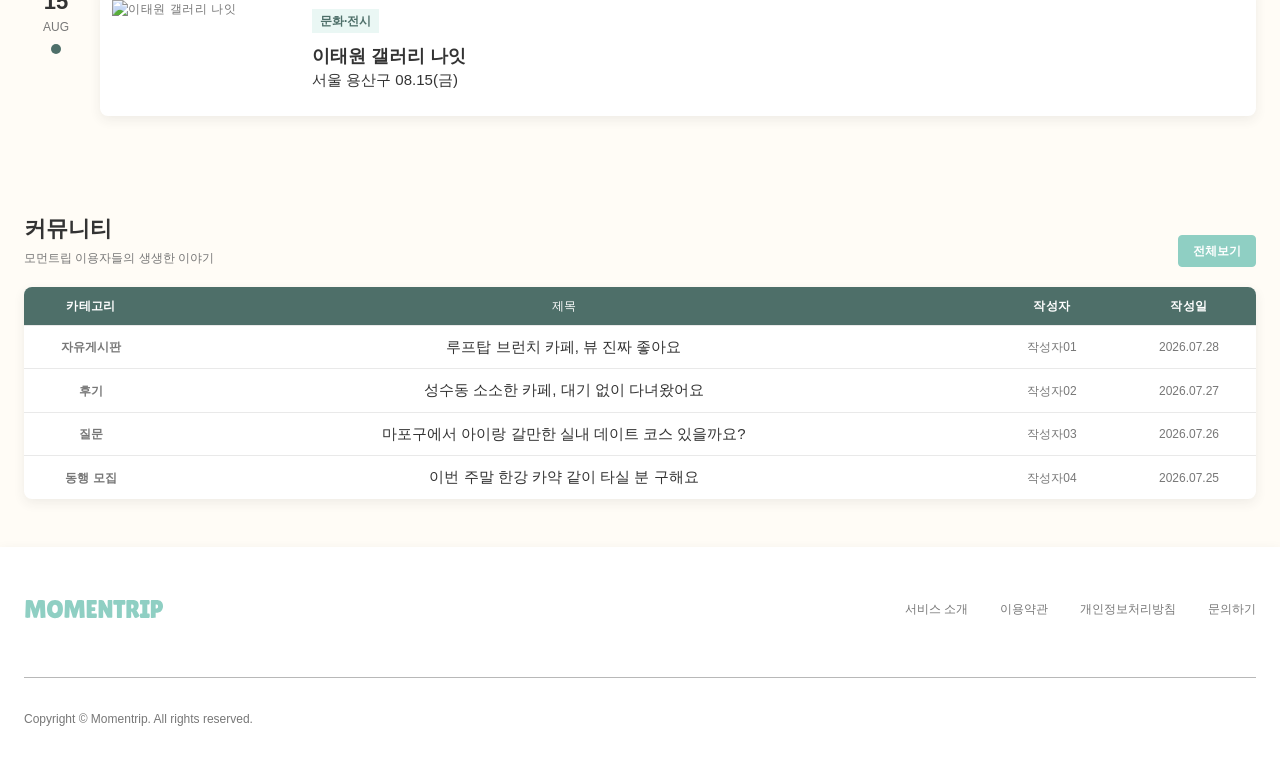
==== commit 27f4f1b1: "feat: complete homepage interactions and board CRUD Co-Authored-By: Claude Sonnet 5 <noreply@anthrop" ====
--- a/index.html
+++ b/index.html
@@ -10,15 +10,15 @@
 <script src="https://oapi.map.naver.com/openapi/v3/maps.js?ncpKeyId=75bmp6f9fq&submodules=geocoder"></script>
 </head>
 <body>
-
 <!-- ==========================================================================
      HEADER
      ========================================================================== -->
 <header class="site-header">
   <!-- Mobile(~767px): 햄버거 / 로고 / 검색 아이콘 / 로그인 아이콘만 노출.
-       지역 선택만 햄버거 메뉴 내부로 이동(별도 드로어는 IA 단계라 생략). -->
+       지역 선택은 Hero의 현재 지역 버튼(#current-region-trigger)이 담당하므로
+       Header에는 없음. -->
   <div class="container header-inner">
-    <button type="button" class="gnb-toggle" aria-label="메뉴 열기"><i class="fa-solid fa-bars" aria-hidden="true"></i></button>
+    <button type="button" class="gnb-toggle" aria-label="메뉴 열기" aria-expanded="false" aria-controls="gnb-menu"><i class="fa-solid fa-bars" aria-hidden="true"></i></button>
 
     <div class="logo-area">
       <a href="index.html" class="logo-box" aria-label="MOMENTRIP">
@@ -45,18 +45,14 @@
       </a>
     </div>
 
-    <nav class="gnb">
-      <a href="index.html" class="is-active">둘러보기</a>
+    <nav class="gnb" id="gnb-menu">
+      <a href="index.html" class="is-active"><span class="gnb-label-desktop">둘러보기</span><span class="gnb-label-mobile">HOME</span></a>
       <a href="#">클래스·체험</a>
       <a href="#">지역행사</a>
       <a href="board-list.html">커뮤니티</a>
     </nav>
 
     <div class="header-utils">
-      <button type="button" class="region-select">
-        <i class="fa-solid fa-location-dot" aria-hidden="true"></i>
-        <span class="util-label">지역 선택</span>
-      </button>
       <button type="button" class="util-btn util-search">
         <i class="fa-solid fa-magnifying-glass" aria-hidden="true"></i>
         <span class="util-label">검색</span>
@@ -81,9 +77,26 @@
         <div class="hero-top">
           <div class="hero-left">
             <div class="hero-content">
-              <div class="current-region">
-                <i class="fa-solid fa-location-dot" aria-hidden="true"></i>
+              <button type="button" id="current-region-trigger" class="current-region" aria-haspopup="dialog" aria-expanded="false" aria-controls="region-select-dialog">
+                <i class="fa-solid fa-location-dot current-region-icon" aria-hidden="true"></i>
                 <span>현재 지역 : <span id="current-region-text" aria-live="polite">서울 성동구</span></span>
+                <i class="fa-solid fa-chevron-down current-region-chevron" aria-hidden="true"></i>
+              </button>
+
+              <div id="region-select-backdrop" class="region-select-backdrop" hidden></div>
+              <div id="region-select-dialog" class="region-select-dialog" role="dialog" aria-modal="true" aria-labelledby="region-select-title" hidden>
+                <div class="region-select-head">
+                  <h2 id="region-select-title">지역 선택</h2>
+                  <button type="button" id="region-select-close" class="region-select-close" aria-label="닫기">
+                    <i class="fa-solid fa-xmark" aria-hidden="true"></i>
+                  </button>
+                </div>
+                <button type="button" id="region-use-current" class="btn btn-outline btn-block region-use-current">
+                  <i class="fa-solid fa-location-crosshairs" aria-hidden="true"></i>
+                  현재 위치 사용
+                </button>
+                <ul id="region-option-list" class="region-option-list"></ul>
+                <button type="button" id="region-select-cancel" class="btn btn-block">취소</button>
               </div>
 
               <h1>오늘은 어떤 하루를<br>보내고 싶나요?</h1>
@@ -99,6 +112,7 @@
               <div class="hero-quick-category">
                 <div class="chip-list">
                   <button type="button" class="chip" aria-pressed="false">카페</button>
+                  <button type="button" class="chip" aria-pressed="false">맛집</button>
                   <button type="button" class="chip" aria-pressed="false">산책</button>
                   <button type="button" class="chip" aria-pressed="false">데이트</button>
                   <button type="button" class="chip" aria-pressed="false">아이와 함께</button>
@@ -160,6 +174,15 @@
     </div>
   </section>
 
+  <!-- Hero 검색/Quick Chip 필터 상태 안내: 평소 hidden, 필터가 적용된 동안만
+       노출. MOMENTRIP PICK/HOT/주변 인기 장소/지역 행사 4개 섹션만 대상. -->
+  <div class="container">
+    <div id="search-result-status" class="search-result-status" hidden aria-live="polite">
+      <span id="search-result-status-text"></span>
+      <button type="button" id="search-result-reset" class="link-more">전체보기</button>
+    </div>
+  </div>
+
   <!-- ==========================================================================
        MOMENTRIP PICK
        Momentrip만의 핵심 섹션 - 장소 -> 식사 -> 체험으로 이어지는 코스형 추천
@@ -171,11 +194,17 @@
           <h2 class="title">MOMENTRIP PICK</h2>
           <p class="desc">오늘의 추천 코스 - 장소부터 식사, 체험까지 하나의 흐름으로 이어드려요</p>
         </div>
-        <a href="#" class="link-more">전체보기</a>
+        <div class="card-carousel-actions">
+          <a href="#" class="link-more">전체보기</a>
+          <div class="card-carousel-controls">
+            <button type="button" class="card-carousel-arrow" data-direction="prev" aria-label="이전 카드 보기">&lsaquo;</button>
+            <button type="button" class="card-carousel-arrow" data-direction="next" aria-label="다음 카드 보기">&rsaquo;</button>
+          </div>
+        </div>
       </div>
 
       <div class="course-grid">
-        <article class="course-card">
+        <article class="course-card" data-tags="카페 데이트 친구와">
           <div class="course-card-head">
             <span class="badge">오늘의 추천 코스</span>
             <h3 class="course-title">성수동 감성 하루 코스</h3>
@@ -208,7 +237,7 @@
           </div>
         </article>
 
-        <article class="course-card">
+        <article class="course-card" data-tags="데이트 친구와">
           <div class="course-card-head">
             <span class="badge">비 오는 날 추천 코스</span>
             <h3 class="course-title">실내에서 즐기는 힐링 코스</h3>
@@ -265,7 +294,7 @@
       </div>
 
       <div class="card-grid">
-        <article class="card overlay-card">
+        <article class="card overlay-card" data-favorite-id="pottery-class" data-tags="데이트 친구와">
           <div class="card-image-wrap">
             <div class="ph-box ratio-4-3">
               <img src="assets/images/classes/pottery-class-2.png" alt="도자기 원데이 클래스">
@@ -283,7 +312,7 @@
           </div>
         </article>
 
-        <article class="card overlay-card">
+        <article class="card overlay-card" data-favorite-id="seongsu-riverside-market" data-tags="산책 아이와 함께 친구와">
           <div class="card-image-wrap">
             <div class="ph-box ratio-4-3">
               <img src="assets/images/events/riverside-market.png" alt="성수 리버사이드 마켓">
@@ -301,7 +330,7 @@
           </div>
         </article>
 
-        <article class="card overlay-card">
+        <article class="card overlay-card" data-favorite-id="han-river-kayak" data-tags="데이트 친구와">
           <div class="card-image-wrap">
             <div class="ph-box ratio-4-3">
               <img src="assets/images/classes/han-river-kayak.png" alt="한강 카약 체험">
@@ -319,7 +348,7 @@
           </div>
         </article>
 
-        <article class="card overlay-card">
+        <article class="card overlay-card" data-favorite-id="rooftop-brunch-cafe" data-tags="카페 맛집 데이트 친구와">
           <div class="card-image-wrap">
             <div class="ph-box ratio-4-3">
               <img src="assets/images/places/rooftop-cafe.png" alt="루프탑 브런치 카페">
@@ -360,7 +389,7 @@
       </div>
 
       <div class="card-grid">
-        <article class="card overlay-card">
+        <article class="card overlay-card" data-favorite-id="seongsu-brewing-lounge" data-tags="카페 맛집 데이트 친구와">
           <div class="card-image-wrap">
             <div class="ph-box ratio-4-3">
               <img src="assets/images/places/brewing-lounge.png" alt="성수 브루잉 라운지">
@@ -382,7 +411,7 @@
           </div>
         </article>
 
-        <article class="card overlay-card">
+        <article class="card overlay-card" data-favorite-id="yeonnam-corner-books" data-tags="산책 데이트 친구와">
           <div class="card-image-wrap">
             <div class="ph-box ratio-4-3">
               <img src="assets/images/places/gallery-exhibition.png" alt="연남 코너북스">
@@ -404,7 +433,7 @@
           </div>
         </article>
 
-        <article class="card overlay-card">
+        <article class="card overlay-card" data-favorite-id="hannam-riverside-walk" data-tags="산책 데이트 아이와 함께 친구와">
           <div class="card-image-wrap">
             <div class="ph-box ratio-4-3">
               <img src="assets/images/places/riverside-walk.png" alt="한남 리버사이드 워크">
@@ -426,7 +455,7 @@
           </div>
         </article>
 
-        <article class="card overlay-card">
+        <article class="card overlay-card" data-favorite-id="seoulforest-picnic-garden" data-tags="산책 데이트 아이와 함께 친구와">
           <div class="card-image-wrap">
             <div class="ph-box ratio-4-3">
               <img src="assets/images/places/picnic-garden.png" alt="서울숲 피크닉 가든">
@@ -528,7 +557,7 @@
       </div>
 
       <div class="event-timeline">
-        <article class="event-timeline-item">
+        <article class="event-timeline-item" data-tags="산책 아이와 함께 친구와">
           <div class="event-timeline-marker">
             <span class="date-day">09</span>
             <span class="date-month">AUG</span>
@@ -551,7 +580,7 @@
           </div>
         </article>
 
-        <article class="event-timeline-item">
+        <article class="event-timeline-item" data-tags="산책 아이와 함께 친구와">
           <div class="event-timeline-marker">
             <span class="date-day">12</span>
             <span class="date-month">AUG</span>
@@ -574,7 +603,7 @@
           </div>
         </article>
 
-        <article class="event-timeline-item">
+        <article class="event-timeline-item" data-tags="데이트 친구와">
           <div class="event-timeline-marker">
             <span class="date-day">15</span>
             <span class="date-month">AUG</span>
--- a/css/wireframe.css
+++ b/css/wireframe.css
@@ -87,6 +87,15 @@
   font-size: var(--font-size-body);
   line-height: 1.5;
   -webkit-font-smoothing: antialiased;
+}
+
+/* Mobile GNB Drawer가 열려 있는 동안 배경 페이지 스크롤을 막는다
+   (js/main.js가 열림/닫힘에 맞춰 두 요소 모두에 토글). overflow:hidden은
+   기존 scrollTop을 건드리지 않으므로 닫을 때 별도 복원 없이도 페이지가
+   원래 스크롤 위치 그대로 유지된다. */
+html.gnb-scroll-lock,
+body.gnb-scroll-lock {
+  overflow: hidden;
 }
 
 ul, ol {
@@ -656,6 +665,26 @@
   font-weight: var(--font-weight-card-title);
 }
 
+/* Drawer 전용 로고/닫기 버튼 head는 js/main.js가 모든 페이지에서 항상
+   .gnb에 삽입하지만, 이 자체를 Mobile Drawer 패널로 바꾸는 flex/position
+   규칙은 Mobile 미디어쿼리 안에만 있다 -- 그 미디어쿼리 밖(Desktop/Tablet)
+   에서 이 기본값이 없으면 <div>의 UA 기본 display:block으로 렌더링되어
+   .gnb(Desktop에서 display:flex)의 첫 flex item으로 끼어들어 "MOMENTRIP X"가
+   가로 GNB 맨 앞에 노출된다. 기본을 숨김으로 두고 Mobile 미디어쿼리에서만
+   다시 display:flex로 켠다. */
+.gnb-drawer-head {
+  display: none;
+}
+
+/* Mobile Drawer에서만 "둘러보기" 대신 "HOME"을 보여주기 위한 라벨 스위치.
+   링크(destination/개수)는 그대로 두고 표시 텍스트만 두 span으로 나눠
+   breakpoint별로 하나씩만 노출한다 -- display:none인 span은 접근성 트리/
+   accessible name 계산에서도 제외되므로 스크린리더가 읽는 텍스트도 화면에
+   보이는 라벨과 항상 일치한다. */
+.gnb-label-mobile {
+  display: none;
+}
+
 .header-utils {
   display: flex;
   align-items: center;
@@ -812,17 +841,180 @@
   align-items: center;
   gap: 6px;
   align-self: flex-start;
+  max-width: 100%;
   margin-bottom: var(--gap-md);
   padding: 0;
   border: none;
   background: transparent;
   font-size: var(--font-size-caption);
   color: var(--color-subtext);
-}
-
-.hero-content .current-region i {
+  transition: var(--transition);
+}
+
+.hero-content .current-region-icon {
   color: var(--color-primary);
   font-size: 13px;
+  transition: var(--transition);
+}
+
+/* Hover / open state deliberately recolor only the label text, the
+   location pin, and the chevron square -- no background/border box on
+   .current-region itself, so the whole row never reads as one big button
+   (that treatment is reserved for the Hero Chip buttons below). */
+.hero-content .current-region:hover,
+.hero-content .current-region[aria-expanded="true"] {
+  color: var(--color-interactive-strong);
+}
+
+.hero-content .current-region:hover .current-region-icon,
+.hero-content .current-region[aria-expanded="true"] .current-region-icon {
+  color: var(--color-interactive-strong);
+}
+
+.hero-content .current-region:focus-visible {
+  outline: 2px solid var(--color-interactive-strong);
+  outline-offset: 2px;
+}
+
+/* Chevron: a small solid-mint square, not a bare glyph -- stays legible
+   against the cream Hero background at rest instead of only appearing on
+   hover. Rotating the whole square (glyph + background together) is
+   visually identical to rotating just the glyph, since a square with
+   equal corner radii is 180deg-rotationally symmetric -- so no extra
+   wrapper element is needed just to isolate the rotation. */
+.hero-content .current-region .current-region-chevron {
+  display: inline-flex;
+  align-items: center;
+  justify-content: center;
+  width: 18px;
+  height: 18px;
+  border-radius: var(--radius-sm);
+  background-color: var(--color-primary);
+  color: #fff;
+  font-size: 10px;
+  transition: var(--transition);
+}
+
+.hero-content .current-region:hover .current-region-chevron,
+.hero-content .current-region[aria-expanded="true"] .current-region-chevron {
+  background-color: color-mix(in srgb, var(--color-primary) 80%, var(--color-interactive-strong) 20%);
+  color: #fff;
+}
+
+.hero-content .current-region[aria-expanded="true"] .current-region-chevron {
+  transform: rotate(180deg);
+}
+
+/* Region select dialog: centered modal + backdrop, triggered from
+   .current-region. Positioning is fixed/centered (not anchored under the
+   trigger) so the same markup works without overflow risk at any viewport
+   width, including narrow mobile screens. */
+.region-select-backdrop {
+  position: fixed;
+  inset: 0;
+  background-color: rgba(51, 51, 51, 0.4);
+  z-index: 1000;
+}
+
+.region-select-dialog {
+  position: fixed;
+  top: 50%;
+  left: 50%;
+  transform: translate(-50%, -50%);
+  z-index: 1001;
+  width: min(360px, calc(100% - 32px));
+  max-height: calc(100vh - 64px);
+  overflow-y: auto;
+  padding: var(--gap-lg);
+  border-radius: var(--radius-lg);
+  background-color: var(--color-surface);
+  box-shadow: var(--shadow-md);
+}
+
+.region-select-head {
+  display: flex;
+  align-items: center;
+  justify-content: space-between;
+  margin-bottom: var(--gap-md);
+}
+
+.region-select-head h2 {
+  font-size: var(--font-size-subtitle);
+  font-weight: var(--font-weight-card-title);
+}
+
+.region-select-close {
+  display: flex;
+  align-items: center;
+  justify-content: center;
+  width: 28px;
+  height: 28px;
+  border: none;
+  background: transparent;
+  color: var(--color-subtext);
+  font-size: 16px;
+  transition: var(--transition);
+}
+
+.region-select-close:hover {
+  color: var(--color-text);
+}
+
+.region-select-close:focus-visible {
+  outline: 2px solid var(--color-interactive-strong);
+  outline-offset: 2px;
+}
+
+.region-use-current {
+  display: flex;
+  align-items: center;
+  justify-content: center;
+  gap: 6px;
+  margin-bottom: var(--gap-md);
+}
+
+.region-option-list {
+  display: flex;
+  flex-direction: column;
+  gap: 4px;
+  margin-bottom: var(--gap-md);
+  padding-bottom: var(--gap-sm);
+  border-bottom: 1px solid var(--color-border);
+}
+
+.region-option {
+  width: 100%;
+  padding: var(--gap-sm) var(--gap-sm);
+  border: 1px solid transparent;
+  border-radius: var(--radius-sm);
+  background-color: transparent;
+  color: var(--color-text);
+  font-size: var(--font-size-body);
+  text-align: left;
+  transition: var(--transition);
+}
+
+.region-option:hover {
+  background-color: var(--color-primary-light);
+}
+
+.region-option:focus-visible {
+  outline: 2px solid var(--color-interactive-strong);
+  outline-offset: 2px;
+}
+
+.region-option.is-active {
+  background-color: var(--color-primary-light);
+  border-color: var(--color-primary);
+  color: var(--color-interactive-strong);
+  font-weight: var(--font-weight-card-title);
+}
+
+@media (max-width: 767px) {
+  .region-select-dialog {
+    width: calc(100% - 32px);
+    padding: var(--gap-md);
+  }
 }
 
 .hero-content h1 {
@@ -964,6 +1156,32 @@
 
 .hero-quick-category .chip-list {
   justify-content: flex-start;
+}
+
+/* Hero search/Chip filter status banner: hidden by default, shown only
+   while a keyword/Chip filter is active (see js/main.js). Kept small/quiet
+   on purpose -- it's a status line, not another CTA. */
+.search-result-status {
+  display: flex;
+  align-items: center;
+  justify-content: space-between;
+  gap: var(--gap-sm);
+  margin: var(--gap-md) 0;
+  padding: var(--gap-sm) var(--gap-md);
+  border-radius: var(--radius-sm);
+  background-color: var(--color-brand-secondary);
+  color: var(--color-text);
+  font-size: var(--font-size-caption);
+}
+
+/* .event-timeline-item and .search-result-status both set display:flex on
+   themselves, which -- being an author rule -- otherwise wins over the UA
+   [hidden]{display:none} rule regardless of specificity. .card/.course-card
+   have no such rule (their containers set display:grid, not the items), so
+   only these two need the explicit override. */
+.event-timeline-item[hidden],
+.search-result-status[hidden] {
+  display: none;
 }
 
 /* Generic chip component: reused for Hero quick category and future filters */
@@ -1932,6 +2150,13 @@
   border-bottom: 1px solid var(--color-border);
 }
 
+/* 동적(localStorage) 게시글 본문은 textContent로만 삽입되는 순수 텍스트라
+   실제 줄바꿈 문자를 보존해 보여줘야 한다 (innerHTML+<br> 변환 대신). static
+   sample은 <p>/<figure>로 구성되어 있어 이 속성의 영향을 받지 않는다. */
+#board-view-content {
+  white-space: pre-line;
+}
+
 .post-body p {
   margin-bottom: var(--gap-md);
   color: var(--color-text);
@@ -2406,10 +2631,6 @@
     height: 64px;
   }
 
-  .gnb {
-    display: none;
-  }
-
   .logo-area {
     display: none;
   }
@@ -2418,16 +2639,151 @@
     display: none;
   }
 
-  /* Mobile header (STEP11-3): 왼쪽 햄버거 아이콘 / 오른쪽 지역·검색·로그인
-     아이콘만 노출한다. 로고는 숨기고, .util-label은 위 규칙으로 이미 숨겨져
-     세 버튼 모두 아이콘만 보인다. 아이콘 3개가 한 그룹으로 붙어 보이도록
-     gap을 데스크톱보다 더 좁힌다. */
+  /* Mobile header (STEP11-3): 왼쪽 햄버거 아이콘 / 오른쪽 검색·로그인 아이콘만
+     노출한다. index.html의 지역 선택은 Hero의 #current-region-trigger가
+     담당하므로 Header에는 없음 -- board-*.html에는 아직 예전 Header 지역
+     선택(.region-select) 버튼이 남아 있어, Mobile Header를 index.html과
+     통일하기 위해 여기서만 숨긴다 (Desktop 표시는 그대로 유지). */
+  .header-utils .region-select {
+    display: none;
+  }
+
+  /* 로고는 숨기고, .util-label은 위 규칙으로 이미 숨겨져 나머지 버튼도
+     아이콘만 보인다. 아이콘들이 한 그룹으로 붙어 보이도록 gap을 데스크톱보다
+     더 좁힌다. */
   .header-utils {
     gap: var(--gap-sm);
   }
 
   .gnb-toggle {
     display: flex;
+  }
+
+  /* Mobile GNB: Off-canvas Navigation Drawer. 좌측에서 슬라이드-인하는 패널로,
+     Desktop과 동일한 <nav class="gnb"> 자체를 재사용한다 (별도 메뉴 마크업
+     없음) -- js/main.js가 모든 페이지에서 동일하게 드로어 head(로고/닫기
+     버튼)와 backdrop을 런타임에 한 번 생성해 붙인다. display:none 대신
+     visibility+transform을 쓰는 이유: display:none인 요소는 transform
+     transition의 시작 상태를 가질 수 없어 슬라이드 애니메이션이 재생되지
+     않는다. visibility는 transform transition(0.2s)이 끝난 뒤에만 전환되도록
+     지연시켜(닫힘) / 즉시 전환되도록(열림) 방향별로 다르게 설정 -- 이 자체가
+     닫힌 상태에서 키보드 포커스를 받지 않게 만드는 역할도 겸한다(별도의
+     focus-trap 라이브러리 불필요). */
+  .gnb {
+    position: fixed;
+    top: 0;
+    left: 0;
+    width: 80%;
+    max-width: 320px;
+    height: 100dvh;
+    display: flex;
+    flex-direction: column;
+    align-items: stretch;
+    gap: 0;
+    padding: 0;
+    background-color: var(--color-surface);
+    box-shadow: var(--shadow-md);
+    overflow-y: auto;
+    z-index: 901;
+    transform: translateX(-100%);
+    visibility: hidden;
+    transition: transform var(--transition), visibility 0s linear 0.2s;
+  }
+
+  .gnb.is-mobile-open {
+    transform: translateX(0);
+    visibility: visible;
+    transition: transform var(--transition), visibility 0s linear 0s;
+  }
+
+  /* flex(justify-content:space-between) + margin-left:auto 조합이 Computed
+     Style/스크린샷 기준으로는 정상 확인되었으나, 실사용자 화면에서 X가 계속
+     로고 옆에 붙어 보인다는 반복 재현 보고에 따라 flex의 "usable width"
+     계산에 기대지 않는 절대 위치 방식으로 전환한다. .gnb-drawer-head를
+     기준(position:relative)으로 삼아 X를 그 안에서 우측 padding만큼
+     떨어진 고정 오프셋에 배치하므로, 부모의 width/stretch 계산이 어떻게
+     되든 무관하게 항상 우측 끝에 위치한다. */
+  .gnb-drawer-head {
+    position: relative;
+    display: flex;
+    align-items: center;
+    height: 64px;
+    padding: 0 var(--gap-lg);
+    border-bottom: 1px solid var(--color-border);
+  }
+
+  .gnb-drawer-title {
+    font-size: var(--font-size-body);
+    font-weight: var(--font-weight-section-title);
+    color: var(--color-primary);
+  }
+
+  .gnb-drawer-close {
+    position: absolute;
+    right: 16px;
+    top: 50%;
+    transform: translateY(-50%);
+    display: flex;
+    align-items: center;
+    justify-content: center;
+    width: 40px;
+    height: 40px;
+    border: none;
+    background: transparent;
+    color: var(--color-primary);
+    font-size: 18px;
+  }
+
+  .gnb-drawer-close:focus-visible {
+    outline: 2px solid var(--color-interactive-strong);
+    outline-offset: 2px;
+  }
+
+  .gnb a {
+    padding: 16px var(--gap-lg);
+    /* 기존 --color-border(#B8B8B8)는 카드/입력창 테두리용으로는 적절하지만
+       메뉴 사이 구분선으로 쓰면 각 항목이 카드처럼 분절되어 보인다. 프로젝트
+       토큰 중 이보다 옅은 회색이 없어, 이 Drawer separator에 한정해 훨씬
+       연한 값을 직접 사용한다 -- 구분은 인지되지만 존재감은 거의 없는 수준. */
+    border-bottom: 1px solid #f9f9f9;
+    text-align: left;
+  }
+
+  .gnb a:last-child {
+    border-bottom: none;
+  }
+
+  /* Desktop의 밑줄(border-bottom) active 표시는 가로 GNB 전용이라 세로
+     Drawer에서는 잘 안 보인다 -- 기존 토큰(--color-primary-light, .badge 등에
+     이미 쓰이는 하이라이트 배경)만 재사용해 행 전체를 강조한다. */
+  .gnb a.is-active {
+    background-color: var(--color-primary-light);
+    border-bottom-color: transparent;
+  }
+
+  .gnb-label-desktop {
+    display: none;
+  }
+
+  .gnb-label-mobile {
+    display: inline;
+  }
+
+  /* Off-canvas Drawer의 오른쪽 나머지 화면을 덮는 반투명 backdrop.
+     js/main.js가 body 끝에 한 번 생성해 붙인다. hidden으로 완전히
+     제거했다가 열릴 때만 노출 -- opacity transition은 is-visible 클래스로
+     제어(다음 프레임에 붙여야 실제로 재생된다). */
+  .gnb-drawer-backdrop {
+    position: fixed;
+    inset: 0;
+    background-color: rgba(51, 51, 51, 0.4);
+    z-index: 900;
+    opacity: 0;
+    transition: opacity var(--transition);
+  }
+
+  .gnb-drawer-backdrop.is-visible {
+    opacity: 1;
   }
 
   .page-section {
@@ -2589,6 +2945,18 @@
 
   .hero-quick-category {
     order: 2;
+  }
+
+  /* Mobile only: js/main.js moves #search-result-status (the same single
+     element, never duplicated) to be .hero-bottom's last child so filter
+     feedback shows immediately under the Chip row instead of below the MAP
+     card. order:3 keeps it after search-box(1)/quick-category(2); margin:0
+     replaces its own base margin since .hero-bottom's gap already spaces it
+     from the Chip row above. Desktop is untouched -- the element only ever
+     becomes a .hero-bottom child at this breakpoint. */
+  .hero-bottom > #search-result-status {
+    order: 3;
+    margin: 0;
   }
 
   .hero-bottom .search-box .input-text {
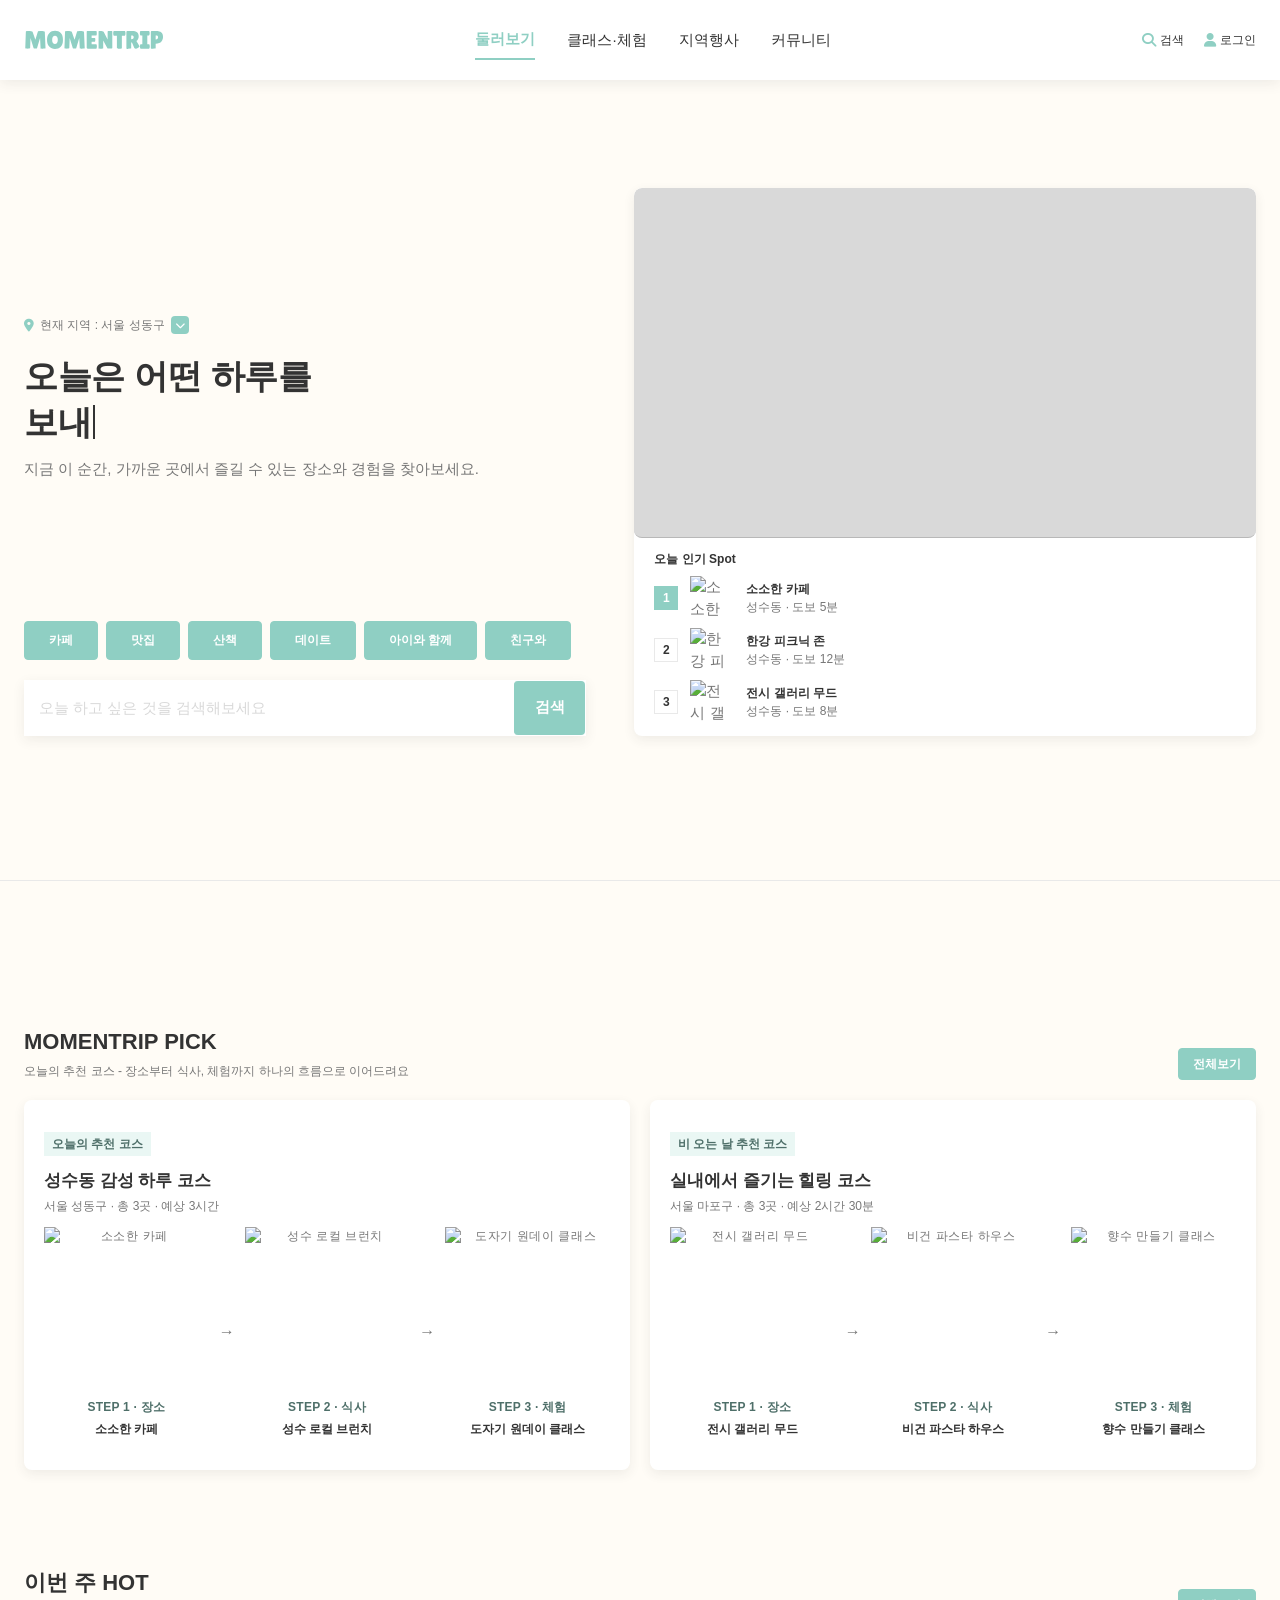
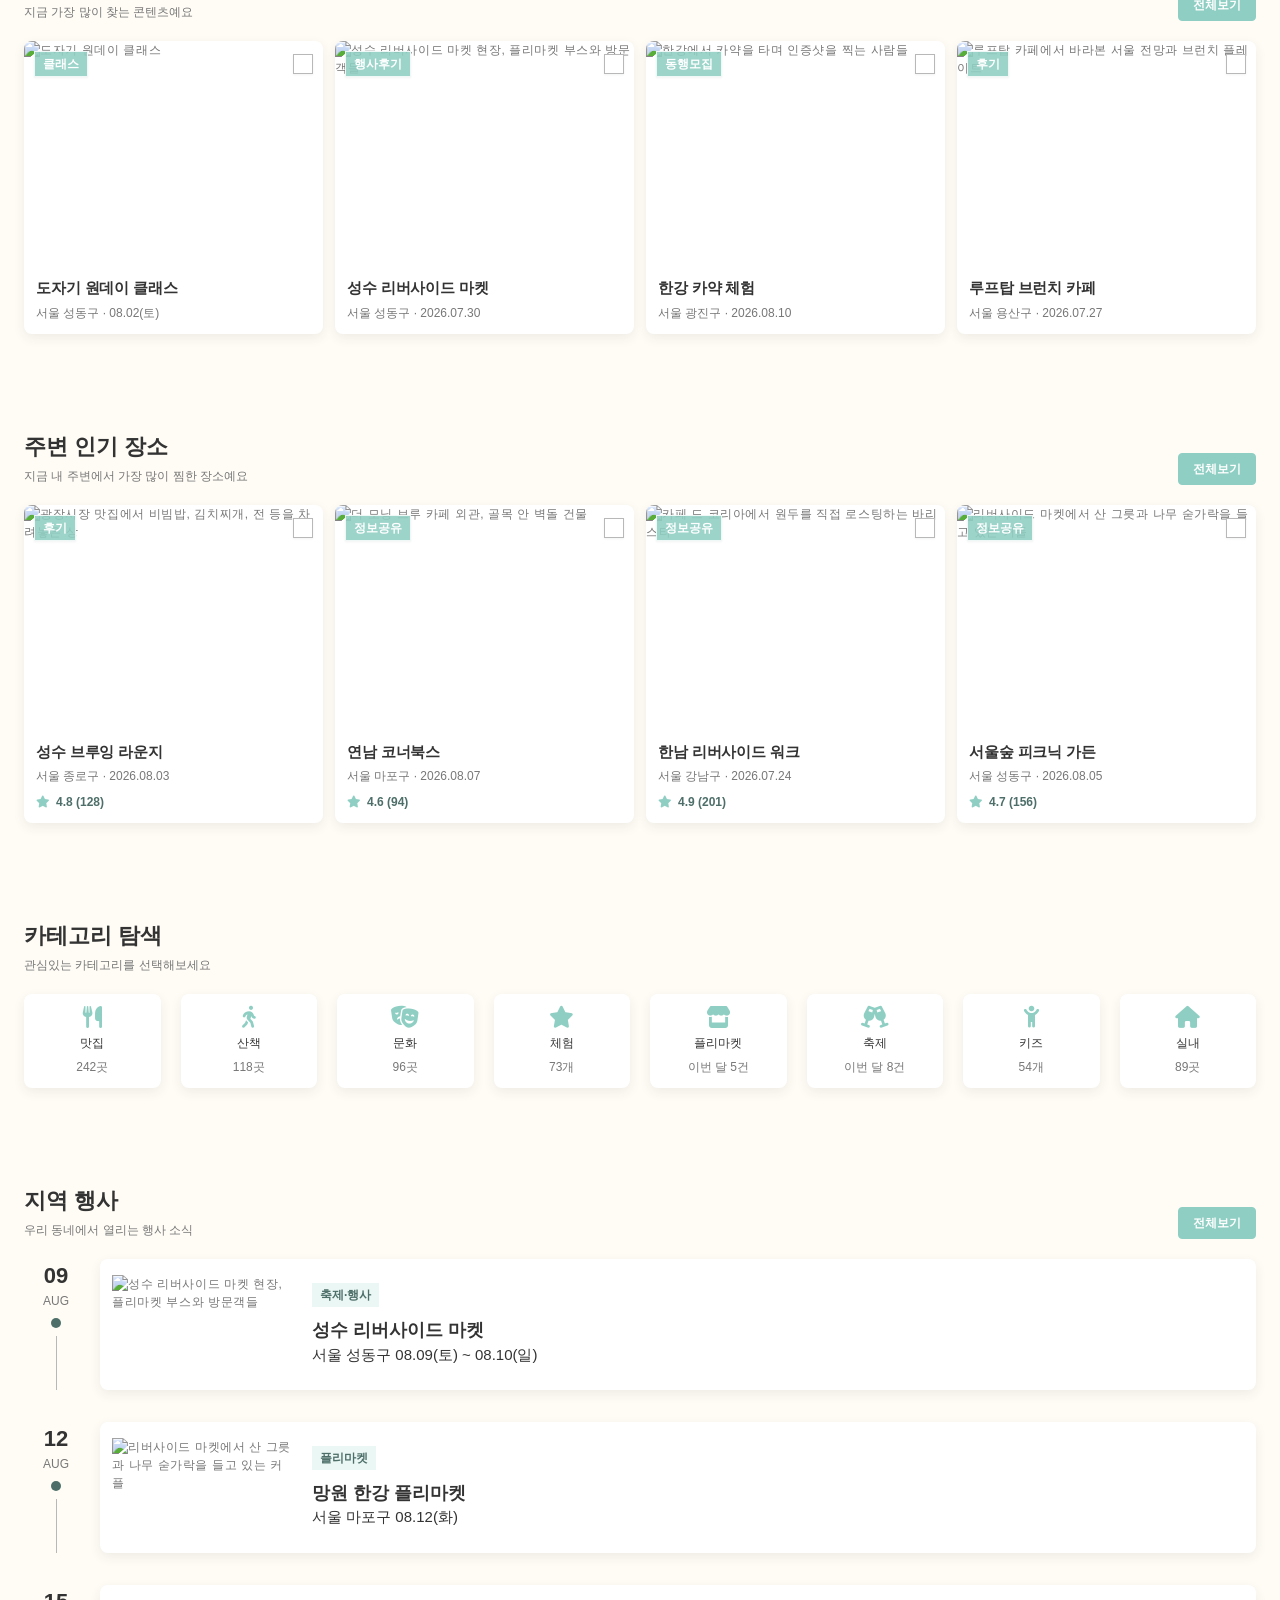
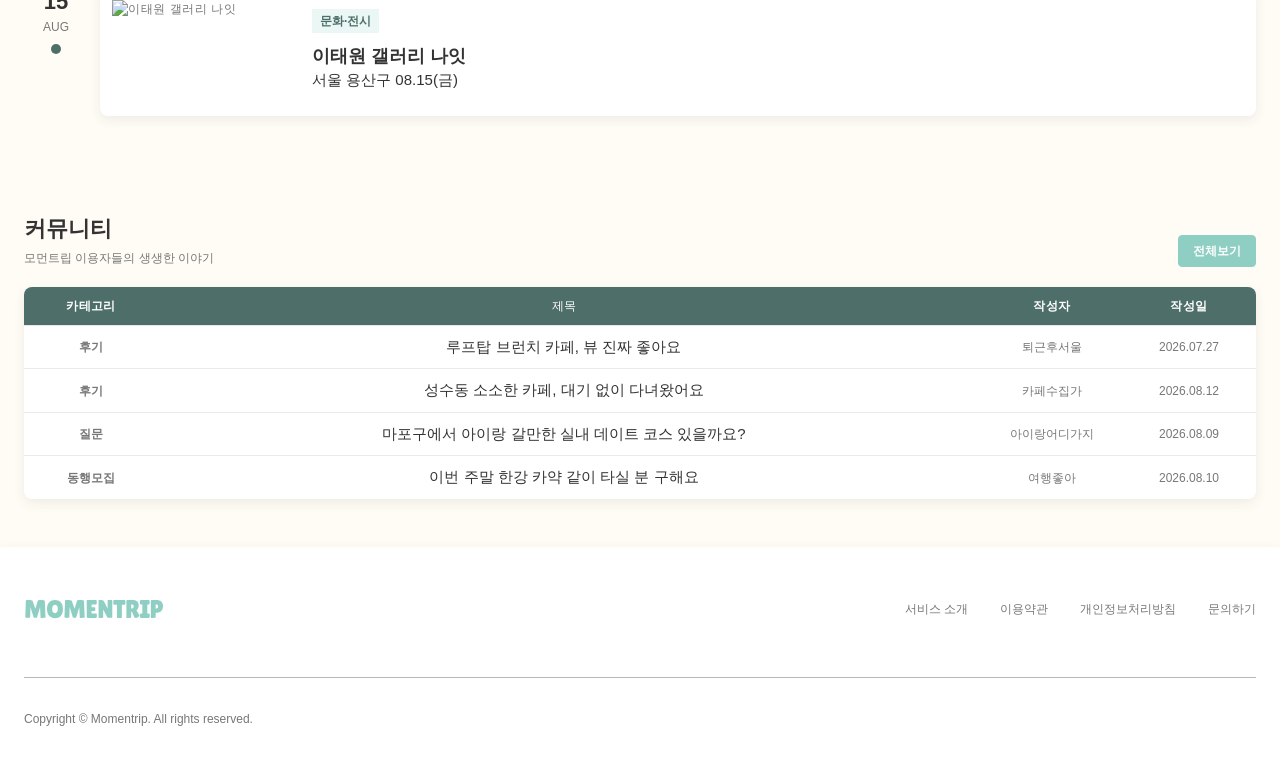
==== commit d074091e: "feat: finalize Momentrip submission build" ====
--- a/index.html
+++ b/index.html
@@ -53,7 +53,7 @@
     </nav>
 
     <div class="header-utils">
-      <button type="button" class="util-btn util-search">
+      <button type="button" class="util-btn util-search" aria-expanded="false" aria-controls="header-search-panel">
         <i class="fa-solid fa-magnifying-glass" aria-hidden="true"></i>
         <span class="util-label">검색</span>
       </button>
@@ -61,6 +61,22 @@
         <i class="fa-solid fa-user" aria-hidden="true"></i>
         <span class="util-label">로그인</span>
       </a>
+    </div>
+  </div>
+
+  <!-- Header 검색 패널: Desktop/Tablet/Mobile 공통. 기본 hidden, .util-search
+       클릭 시 js/main.js가 toggle한다. 열려도 현재 페이지 URL은 그대로
+       유지되며(페이지 이동 없음), index.html에서는 기존 Hero 검색 input을
+       그대로 재사용해 실행한다. -->
+  <div class="header-search-panel" id="header-search-panel" hidden>
+    <div class="container header-search-panel-inner">
+      <form class="search-box header-search-form" id="header-search-form" role="search">
+        <input type="text" id="header-search-input" class="input-text" placeholder="장소, 지역, 카테고리를 검색해보세요">
+        <button type="submit" class="btn">검색</button>
+      </form>
+      <button type="button" class="header-search-close" aria-label="검색창 닫기">
+        <i class="fa-solid fa-xmark" aria-hidden="true"></i>
+      </button>
     </div>
   </div>
 </header>
@@ -105,7 +121,7 @@
 
             <div class="hero-bottom">
               <form class="search-box" role="search">
-                <input type="text" class="input-text" placeholder="오늘 하고 싶은 것을 검색해보세요">
+                <input type="text" id="hero-search-input" class="input-text" placeholder="오늘 하고 싶은 것을 검색해보세요">
                 <button type="submit" class="btn">검색</button>
               </form>
 
@@ -698,6 +714,8 @@
 </footer>
 
 <script src="js/map.js"></script>
+<script src="js/sample-posts.js"></script>
 <script src="js/main.js"></script>
+<script src="js/auth.js"></script>
 </body>
 </html>
--- a/css/wireframe.css
+++ b/css/wireframe.css
@@ -122,7 +122,7 @@
    cursor is consistent project-wide instead of being repeated (or missed) per
    component. Several components already declare their own cursor: pointer
    locally (.btn, .chip on hero-spot-item, .sort-list button, .category-chip,
-   .upload-box, .comment-actions button, header .region-select/.util-btn) --
+   .upload-box, .comment-actions button, header .util-btn) --
    this rule is a lower-specificity fallback for everything else (.chip
    buttons, .tab-item, .action-btn, .gnb-toggle, plain <a> links like
    .link-more/.post-card/pagination/breadcrumb/footer/login-links, etc.) and
@@ -396,6 +396,23 @@
   margin-top: 6px;
   font-size: var(--font-size-caption);
   color: var(--color-subtext);
+}
+
+.field .field-error {
+  margin-top: 6px;
+  font-size: var(--font-size-caption);
+  color: var(--color-danger);
+}
+
+/* 에러가 없을 때(빈 텍스트)는 자리 자체를 차지하지 않도록 -- 매 필드마다
+   항상 빈 줄이 보이는 것을 방지한다. login-form-error도 같은 클래스를 쓴다. */
+.field-error:empty {
+  display: none;
+}
+
+.input-text[aria-invalid="true"],
+.input-select[aria-invalid="true"] {
+  border-color: var(--color-danger);
 }
 
 .input-text,
@@ -447,7 +464,8 @@
 }
 
 .hero-bottom .search-box .input-text::placeholder,
-.board-list-toolbar .search-box .input-text::placeholder {
+.board-list-toolbar .search-box .input-text::placeholder,
+.header-search-form .input-text::placeholder {
   color: var(--color-placeholder);
 }
 
@@ -483,6 +501,108 @@
   background-color: var(--color-surface);
   box-shadow: var(--shadow-md);
   transition: var(--transition);
+}
+
+/* Header 검색 패널: Desktop/Tablet/Mobile 공통으로 .util-search 클릭 시
+   Header 바로 아래(.site-header 안, .header-inner의 형제)에 펼쳐진다.
+   breakpoint와 무관하게 [hidden] 속성 하나로만 열림/닫힘을 표현 -- 예전에는
+   Mobile에서만 열리고 Desktop/Tablet은 Hero 검색으로 포커스 이동(또는
+   index.html이 아닌 페이지에서는 이동할 Hero가 없어 index.html로 강제
+   이동)했으나, 이제 모든 breakpoint/페이지에서 같은 패널을 그 자리에서 연다.
+   .site-header와 같은 배경/구분선만 추가하고, 실제 input/button 스타일은
+   기존 .search-box(.input-text + .btn)를 그대로 재사용한다 -- 새 색상/
+   디자인 시스템 없음. */
+.header-search-panel {
+  display: none;
+}
+
+/* Header nav와 검색 패널 사이 구분선: 기존 --color-border(#B8B8B8)는 진해서
+   검색창 자체의 mint border와 한 화면에서 경쟁했다. 프로젝트 전역에서 이미
+   연한 구분선 용도로 반복 사용 중인 --color-placeholder-sub(#E9E9E9, 예:
+   line ~1523/1987/2316 등의 섹션 구분 border-top/bottom)로 교체 -- 새 값
+   없이 기존 토큰만 재사용. .header-search-panel 범위로 한정되어 있어
+   패널이 닫혀 있을 때의 .site-header 자체(border-bottom:none, shadow만
+   사용)는 영향받지 않는다. */
+.header-search-panel:not([hidden]) {
+  display: block;
+  background-color: var(--color-surface);
+  border-top: 1px solid var(--color-placeholder-sub);
+  padding: var(--gap-sm) 0;
+}
+
+.header-search-panel-inner {
+  display: flex;
+  align-items: center;
+  gap: var(--gap-xs);
+}
+
+/* 기존 .search-box는 border-color: var(--color-border)(회색)를 상속하고,
+   radius는 아예 정의돼 있지 않다(Hero/board-list-toolbar도 각진 형태가
+   원래 디자인). Header 검색 전용으로만 mint border + 기존 .btn/.input-text가
+   이미 쓰는 --radius-sm을 적용해 input+버튼이 하나의 둥근 component로
+   보이게 한다. */
+.header-search-form {
+  flex: 1;
+  border-color: var(--color-primary);
+  border-radius: var(--radius-sm);
+}
+
+/* input은 .input-text 기본값(네 모서리 모두 --radius-sm)을 그대로 물려받아
+   버튼과 맞닿는 오른쪽 안쪽 모서리까지 둥글어져 있었다 -- wrapper 왼쪽
+   바깥 모서리만 남기고 오른쪽(안쪽 접합부)은 각지게 되돌려, 버튼 쪽의
+   왼쪽 모서리 처리(바로 아래)와 맞물려 접합부에 불필요한 라운드/틈이
+   보이지 않게 한다. */
+.header-search-form .input-text {
+  border-radius: var(--radius-sm) 0 0 var(--radius-sm);
+}
+
+/* 검색 실행 버튼: 기존 .btn.btn-fill 민트 배경/흰 글자/hover 값을 그대로
+   재사용한다(새 색상 없음) -- Header 검색 패널 전용으로 범위를 좁혀서
+   Hero(.hero-bottom .search-box)/board-list-toolbar의 기존 아웃라인 버튼은
+   건드리지 않는다. border-color를 명시해 .search-box .btn이 남기는 회색
+   border-left 구분선을 mint로 덮는다. radius는 오른쪽(바깥쪽) 두 모서리에만
+   --radius-sm을 적용 -- 이전에는 네 모서리 모두 라운드였어서 input과
+   맞닿는 왼쪽 안쪽 모서리까지 둥글어 wrapper 오른쪽 바깥 경계와 미세하게
+   어긋나 버튼이 튀어나온 것처럼 보였다. 왼쪽은 0으로 되돌려 접합부를
+   각지게, 오른쪽은 wrapper의 오른쪽 모서리와 동일한 위치/반경으로 맞춘다. */
+.header-search-form .btn {
+  background-color: var(--color-primary);
+  color: var(--color-surface);
+  border-color: var(--color-primary);
+  border-radius: 0 var(--radius-sm) var(--radius-sm) 0;
+}
+
+.header-search-form .btn:hover,
+.header-search-form .btn:active {
+  background-color: color-mix(in srgb, var(--color-primary) 80%, var(--color-interactive-strong) 20%);
+  border-color: color-mix(in srgb, var(--color-primary) 80%, var(--color-interactive-strong) 20%);
+  color: var(--color-surface);
+}
+
+/* 닫기 X: .region-select-close와 같은 크기/형태(테두리·배경 없는 아이콘
+   버튼, 클릭 영역 28x28 유지)이되, 색상만 .gnb-toggle 아이콘과 동일한 민트
+   색상/hover 패턴으로 맞춘다(회색 대신 mint, 박스/outline 형태 추가 없음). */
+.header-search-close {
+  display: flex;
+  align-items: center;
+  justify-content: center;
+  width: 28px;
+  height: 28px;
+  border: none;
+  background: transparent;
+  color: var(--color-primary);
+  font-size: 16px;
+  transition: var(--transition);
+  flex-shrink: 0;
+}
+
+.header-search-close:hover {
+  color: color-mix(in srgb, var(--color-primary) 80%, var(--color-interactive-strong) 20%);
+}
+
+.header-search-close:focus-visible {
+  outline: 2px solid var(--color-interactive-strong);
+  outline-offset: 2px;
 }
 
 .header-inner {
@@ -676,6 +796,14 @@
   display: none;
 }
 
+/* Mobile Drawer 전용 로그인 계정 영역(js/auth.js가 로그인 시에만 .gnb 끝에
+   붙인다). .gnb-drawer-head와 같은 이유로 기본은 숨기고, Desktop/Tablet에서
+   .gnb는 가로 GNB라 이 블록이 끼어들면 안 된다 -- Mobile 미디어쿼리에서만
+   다시 켠다. */
+.gnb-account {
+  display: none;
+}
+
 /* Mobile Drawer에서만 "둘러보기" 대신 "HOME"을 보여주기 위한 라벨 스위치.
    링크(destination/개수)는 그대로 두고 표시 텍스트만 두 span으로 나눠
    breakpoint별로 하나씩만 노출한다 -- display:none인 span은 접근성 트리/
@@ -691,7 +819,6 @@
   gap: var(--gap-md);
 }
 
-.header-utils .region-select,
 .header-utils .util-btn {
   background: none;
   border: none;
@@ -699,40 +826,79 @@
   cursor: pointer;
 }
 
-.header-utils .region-select {
+.header-utils .util-btn {
   display: flex;
   align-items: center;
   gap: 4px;
-  padding: 0;
   font-size: var(--font-size-caption);
   transition: var(--transition);
 }
 
-.header-utils .util-btn {
-  display: flex;
-  align-items: center;
-  gap: 4px;
-  font-size: var(--font-size-caption);
-  transition: var(--transition);
-}
-
-.header-utils .region-select:focus-visible,
 .header-utils .util-btn:focus-visible {
   outline: 2px solid var(--color-interactive-strong);
   outline-offset: 2px;
 }
 
-.header-utils .region-select:disabled,
 .header-utils .util-btn:disabled {
   color: var(--color-subtext);
   cursor: not-allowed;
 }
 
-.header-utils .region-select i,
 .header-utils .util-btn i {
   color: var(--color-primary);
   font-size: 14px;
   transition: var(--transition);
+}
+
+/* 로그인 상태 Header 계정 영역(js/auth.js가 로그인 시에만 .util-login 자리에
+   붙인다). [아이콘+닉네임(마이페이지 링크)] + [로그아웃]을 별개 요소로 분리해
+   .util-login 하나가 로그인/닉네임/로그아웃 세 역할을 겸하지 않도록 한다. */
+.header-account {
+  display: flex;
+  align-items: center;
+  gap: var(--gap-sm);
+}
+
+.header-account-nickname {
+  display: flex;
+  align-items: center;
+  gap: 4px;
+  font-size: var(--font-size-caption);
+  color: var(--color-text);
+  transition: var(--transition);
+}
+
+.header-account-nickname:hover {
+  color: var(--color-primary);
+}
+
+.header-account-nickname:focus-visible {
+  outline: 2px solid var(--color-interactive-strong);
+  outline-offset: 2px;
+}
+
+.header-account-nickname i {
+  color: var(--color-primary);
+  font-size: 14px;
+}
+
+.header-account-logout {
+  background: none;
+  border: none;
+  padding: 0;
+  font-size: var(--font-size-caption);
+  color: var(--color-subtext);
+  cursor: pointer;
+  transition: var(--transition);
+}
+
+.header-account-logout:hover {
+  color: var(--color-interactive-strong);
+}
+
+.header-account-logout:focus-visible {
+  outline: 2px solid var(--color-interactive-strong);
+  outline-offset: 2px;
 }
 
 .gnb-toggle {
@@ -806,7 +972,7 @@
 
 /* Hero top: left column and right MAP card share the same row height,
    so the two sides read as one component instead of two mismatched blocks.
-   minmax(0, ...) on both tracks (same technique as .write-row-media) keeps
+   minmax(0, ...) on both tracks keeps
    each column shrinkable down to 0 instead of being floored by its content's
    min-content width -- without this, a wide child (e.g. the search box)
    forces its column to stay wide and steals space from the MAP column as
@@ -1132,7 +1298,7 @@
    hard floor that the grid column could never go below, which is what
    squeezed the MAP column as the browser narrowed. */
 .hero-bottom .search-box {
-  order: 2;
+  order: 3;
   width: 100%;
   max-width: 630px;
   height: 56px;
@@ -1145,6 +1311,18 @@
 
 .hero-bottom .hero-quick-category {
   order: 1;
+}
+
+/* #search-result-status is moved into .hero-bottom (right after
+   .hero-quick-category) by js/main.js for every breakpoint now, so Desktop/
+   Tablet feedback shows directly under the Chip row instead of in its
+   original far-below section. order:2 keeps it between Quick Category(1) and
+   Search(3); margin:0 replaces its own base margin since .hero-bottom's gap
+   already spaces it from the Chip row above (same technique as the Mobile
+   override further down). */
+.hero-bottom > #search-result-status {
+  order: 2;
+  margin: 0;
 }
 
 .hero-quick-category .quick-category-label {
@@ -1565,7 +1743,22 @@
 }
 
 /* Overlay card: image with overlay badge/favorite.
-   Shared by "이번 주 HOT" (mixed content types) and "주변 인기 장소" (place-only). */
+   Shared by "이번 주 HOT" (mixed content types) and "주변 인기 장소" (place-only).
+   cursor:pointer signals the whole card is now a click target for the
+   favorite toggle (js/main.js), not just the small icon button. */
+.overlay-card {
+  cursor: pointer;
+}
+
+/* 선택된 카드(내부 .favorite-toggle이 is-active) 강조: 3px 민트 border.
+   :has()로 버튼의 is-active 상태를 그대로 읽으므로 별도 class 동기화가 필요
+   없다 -- 토글되는 순간 border도 항상 같은 상태를 반영한다. 전역 box-sizing:
+   border-box(1. Reset & Base) 덕분에 border 유무와 무관하게 카드의 바깥
+   width/height는 그대로라 grid/carousel 위치가 흔들리지 않는다. */
+.overlay-card:has(.favorite-toggle.is-active) {
+  border: 3px solid var(--color-primary);
+}
+
 .overlay-card .card-image-wrap {
   position: relative;
 }
@@ -1753,11 +1946,17 @@
 .tab-item {
   padding: 12px 20px;
   font-size: var(--font-size-body);
-  color: var(--color-subtext);
-  border: 1px solid var(--color-border);
+  color: var(--color-primary);
+  border: 1px solid var(--color-placeholder-sub);
   border-bottom: none;
   border-radius: var(--radius-sm) var(--radius-sm) 0 0;
-  background-color: transparent;
+  background: linear-gradient(
+    to bottom,
+    var(--color-surface) 0%,
+    var(--color-surface) 55%,
+    color-mix(in srgb, var(--color-surface) 45%, transparent) 75%,
+    transparent 100%
+  );
   margin-bottom: -1px;
   transition: var(--transition);
 }
@@ -1765,12 +1964,24 @@
 .tab-item:hover {
   color: var(--color-primary);
   border-color: var(--color-primary);
+  background: linear-gradient(
+    to bottom,
+    var(--color-primary-light) 0%,
+    var(--color-primary-light) 55%,
+    color-mix(in srgb, var(--color-primary-light) 45%, transparent) 75%,
+    transparent 100%
+  );
 }
 
 .tab-item.is-active {
-  background: linear-gradient(to bottom, var(--color-surface) 0%, transparent 100%);
-  color: var(--color-primary);
+  background: var(--color-primary);
+  border-color: color-mix(in srgb, var(--color-primary) 60%, transparent);
+  color: #FFFFFF;
   font-weight: var(--font-weight-card-title);
+}
+
+.tab-item.is-active:hover {
+  color: #FFFFFF;
 }
 
 .card-grid.card-grid-3 {
@@ -1940,12 +2151,10 @@
 
 .post-card {
   display: flex;
-  gap: var(--gap-md);
-  padding: var(--gap-md);
   background-color: var(--color-surface);
-  border: 1px solid var(--color-placeholder-sub);
   border-radius: var(--radius-md);
   box-shadow: var(--shadow-sm);
+  overflow: hidden;
   transition: var(--transition);
 }
 
@@ -1959,6 +2168,7 @@
   min-width: 0;
   display: flex;
   flex-direction: column;
+  padding: var(--gap-md);
 }
 
 .post-card-top {
@@ -2015,7 +2225,7 @@
   justify-content: space-between;
   margin-top: auto;
   padding-top: var(--gap-sm);
-  border-top: 1px dashed var(--color-border);
+  border-top: 1px dashed var(--color-placeholder-sub);
   font-size: var(--font-size-caption);
   color: var(--color-subtext);
 }
@@ -2062,6 +2272,17 @@
 .post-card-stats i {
   color: var(--color-primary);
   font-size: 12px;
+}
+
+/* 카테고리 탭 필터 결과가 0건일 때만 js/board.js가 hidden을 해제한다. */
+.board-empty-state {
+  padding: var(--gap-xl) var(--gap-md);
+  text-align: center;
+  color: var(--color-subtext);
+  font-size: var(--font-size-body);
+  background-color: var(--color-surface);
+  border: 1px dashed var(--color-border);
+  border-radius: var(--radius-md);
 }
 
 /* --------------------------------------------------------------------------
@@ -2114,7 +2335,7 @@
    -------------------------------------------------------------------------- */
 .post-header {
   padding-bottom: var(--gap-md);
-  border-bottom: 1px solid var(--color-text);
+  border-bottom: 1px solid var(--color-placeholder-sub);
   margin-bottom: var(--gap-lg);
 }
 
@@ -2147,7 +2368,6 @@
   padding: var(--gap-md) 0 var(--gap-xl);
   font-size: var(--font-size-body);
   line-height: 1.8;
-  border-bottom: 1px solid var(--color-border);
 }
 
 /* 동적(localStorage) 게시글 본문은 textContent로만 삽입되는 순수 텍스트라
@@ -2172,14 +2392,14 @@
   display: flex;
   align-items: center;
   justify-content: center;
+  flex-wrap: wrap;
   gap: var(--gap-md);
   padding: var(--gap-lg) 0;
-  border-bottom: 1px solid var(--color-border);
 }
 
 .post-actions .action-btn {
   display: flex;
-  flex-direction: column;
+  flex-direction: row;
   align-items: center;
   gap: 6px;
   border: none;
@@ -2210,7 +2430,7 @@
 
 .comment-section {
   padding: var(--gap-lg) 0;
-  border-bottom: 1px solid var(--color-border);
+  border-bottom: 1px solid var(--color-placeholder-sub);
 }
 
 .comment-form {
@@ -2227,7 +2447,7 @@
   display: flex;
   gap: var(--gap-sm);
   padding: var(--gap-md) 0;
-  border-top: 1px dashed var(--color-border);
+  border-top: 1px dashed var(--color-placeholder-sub);
 }
 
 .comment-item:first-child {
@@ -2251,25 +2471,51 @@
   font-size: var(--font-size-body);
 }
 
+/* 댓글 기본 프로필: 프로필 이미지를 등록하는 기능이 아직 없어 모든 댓글이
+   이 아이콘을 쓴다. 배경/테두리는 기존 .icon-circle(연한 gray)을 그대로
+   재사용하고, 사람 실루엣만 mint로 오버라이드한다(다른 .icon-circle 사용처
+   -- 마이페이지 프로필/region-tag 등 -- 는 그대로 subtext 회색 유지). */
+.comment-avatar i {
+  color: var(--color-primary);
+}
+
 .post-nav {
-  border-bottom: 1px solid var(--color-border);
+  border-bottom: 1px solid var(--color-placeholder-sub);
 }
 
 .post-nav .post-nav-row {
   display: flex;
   align-items: center;
-  gap: var(--gap-sm);
-  padding: 14px 0;
+  gap: var(--gap-md);
+  padding: 14px var(--gap-md);
   font-size: var(--font-size-body);
+}
+
+/* display:flex가 author rule이라 UA [hidden]{display:none}보다 우선하므로
+   (.post-owner-actions와 동일한 이유), 목록 맨 앞/뒤 글에서 js/board.js가
+   이전글 또는 다음글 행을 hidden 처리할 때 실제로 사라지도록 되돌린다. */
+.post-nav .post-nav-row[hidden] {
+  display: none;
 }
 
 .post-nav .post-nav-row .nav-label {
   width: 60px;
-  color: var(--color-subtext);
-  font-size: var(--font-size-caption);
-}
-
+  flex-shrink: 0;
+  color: var(--color-subtext);
+  font-size: var(--font-size-caption);
+}
+
+/* 제목은 label과 같은 한 줄 navigation으로 보이도록 caption 크기로 낮추고
+   (기존 body 15px -> caption 12px, 다른 곳의 게시글 제목/카드 제목 토큰은
+   그대로 둠), 넘치는 경우에도 두 줄로 꺾이거나 페이지 폭을 넓히지 않도록
+   ellipsis로 한 줄을 유지한다. */
 .post-nav .post-nav-row a {
+  flex: 1;
+  min-width: 0;
+  overflow: hidden;
+  text-overflow: ellipsis;
+  white-space: nowrap;
+  font-size: var(--font-size-caption);
   transition: var(--transition);
 }
 
@@ -2283,7 +2529,7 @@
 }
 
 .post-nav .post-nav-row + .post-nav-row {
-  border-top: 1px dashed var(--color-border);
+  border-top: 1px dashed var(--color-placeholder-sub);
 }
 
 .post-footer-actions {
@@ -2311,7 +2557,7 @@
 
 .write-header {
   padding-bottom: var(--gap-md);
-  border-bottom: 1px solid var(--color-text);
+  border-bottom: 1px solid var(--color-placeholder-sub);
   margin-bottom: var(--gap-lg);
 }
 
@@ -2325,6 +2571,161 @@
 .write-desc {
   font-size: var(--font-size-caption);
   color: var(--color-subtext);
+}
+
+/* --------------------------------------------------------------------------
+   board-mypage.html 전용. .write-stage/.write-header/.write-title은 그대로
+   재사용하고, 프로필 카드 + 내가 쓴 글 목록만 최소로 추가한다.
+   -------------------------------------------------------------------------- */
+.mypage-profile {
+  display: flex;
+  align-items: center;
+  gap: var(--gap-md);
+  padding: var(--gap-lg);
+  background-color: var(--color-surface);
+  border-radius: var(--radius-md);
+  box-shadow: var(--shadow-sm);
+  margin-bottom: var(--gap-lg);
+}
+
+.mypage-profile-info {
+  flex: 1;
+  min-width: 0;
+}
+
+.mypage-nickname {
+  font-size: var(--font-size-subtitle);
+  font-weight: var(--font-weight-card-title);
+}
+
+.mypage-id {
+  margin-top: 4px;
+  font-size: var(--font-size-caption);
+  color: var(--color-subtext);
+}
+
+.mypage-posts-heading {
+  font-size: var(--font-size-subtitle);
+  font-weight: var(--font-weight-card-title);
+  margin-bottom: var(--gap-md);
+}
+
+.mypage-post-list {
+  display: flex;
+  flex-direction: column;
+}
+
+.mypage-post-item {
+  display: flex;
+  align-items: center;
+  gap: var(--gap-sm);
+  padding: var(--gap-sm) 0;
+  border-bottom: 1px dashed var(--color-border);
+}
+
+.mypage-post-title {
+  flex: 1;
+  min-width: 0;
+  overflow: hidden;
+  text-overflow: ellipsis;
+  white-space: nowrap;
+  transition: var(--transition);
+}
+
+.mypage-post-title:hover {
+  color: var(--color-primary);
+}
+
+.mypage-post-date {
+  flex-shrink: 0;
+  font-size: var(--font-size-caption);
+  color: var(--color-subtext);
+}
+
+.mypage-posts-empty {
+  padding: var(--gap-xl) 0;
+  text-align: center;
+  color: var(--color-subtext);
+  font-size: var(--font-size-body);
+}
+
+/* 저장한 장소: "내가 쓴 글"과 동일한 h2/list/empty 구조·값(gap-lg/md/xl,
+   dashed border, subtext color)만 재사용한다 -- 새 HEX/gradient/shadow 없음. */
+.mypage-places {
+  margin-top: var(--gap-lg);
+}
+
+.mypage-places-heading {
+  font-size: var(--font-size-subtitle);
+  font-weight: var(--font-weight-card-title);
+  margin-bottom: var(--gap-md);
+}
+
+.mypage-place-list {
+  display: flex;
+  flex-direction: column;
+}
+
+.mypage-place-item {
+  /* 저장취소 버튼과 함께 행 전체를 클릭 영역으로 넓히는 stretched-link
+     (.mypage-place-link::after)의 기준 위치. */
+  position: relative;
+  display: flex;
+  align-items: center;
+  gap: var(--gap-sm);
+  padding: var(--gap-sm) 0;
+  border-bottom: 1px dashed var(--color-border);
+}
+
+.mypage-place-link {
+  flex: 1;
+  min-width: 0;
+  display: flex;
+  flex-direction: column;
+  gap: 2px;
+  color: var(--color-text);
+}
+
+/* 게시글이 존재하는 저장 장소만 실제 <a>로 렌더링되므로(js/board.js),
+   이 ::after만 걸리면 자연스럽게 "이동 가능한 항목만" 행 전체가 눌린다.
+   삭제된 게시글의 저장 항목은 <div>라 여기 걸리지 않는다. */
+a.mypage-place-link::after {
+  content: '';
+  position: absolute;
+  inset: 0;
+}
+
+.mypage-place-name {
+  overflow: hidden;
+  text-overflow: ellipsis;
+  white-space: nowrap;
+  transition: var(--transition);
+}
+
+.mypage-place-link:hover .mypage-place-name {
+  color: var(--color-primary);
+}
+
+.mypage-place-location {
+  font-size: var(--font-size-caption);
+  color: var(--color-subtext);
+  overflow: hidden;
+  text-overflow: ellipsis;
+  white-space: nowrap;
+}
+
+/* 행 전체를 덮는 ::after 위로 버튼이 눌리도록 별도 stacking context. */
+.mypage-place-cancel {
+  position: relative;
+  z-index: 1;
+  flex-shrink: 0;
+}
+
+.mypage-places-empty {
+  padding: var(--gap-xl) 0;
+  text-align: center;
+  color: var(--color-subtext);
+  font-size: var(--font-size-body);
 }
 
 /* 카테고리 선택 카드(chip). 기능은 radio 그대로 유지하고(각 카드는
@@ -2422,40 +2823,334 @@
   color: var(--color-primary);
 }
 
-/* 지역/위치 전용 wrapper. 1199px 이하(태블릿/모바일)에서는 세로 1열,
-   1200px 이상에서만 좌우 2열로 전환한다 - 기존 동작 그대로 유지. */
-.write-row-location {
-  display: block;
-}
-
-@media (min-width: 1200px) {
-  .write-row-location {
-    display: grid;
-    grid-template-columns: repeat(2, minmax(0, 1fr));
-    gap: var(--gap-md);
-    align-items: start;
-  }
-}
-
-/* 이미지/동영상 첨부 전용 wrapper. 지역/위치와 달리 화면 폭과 무관하게
-   항상 좌우 2열을 유지한다. minmax(0,1fr)로 각 열이 필요하면 콘텐츠
-   폭보다 더 줄어들 수 있게 해서(= min-width:0 효과) 좁은 화면에서도
-   가로 스크롤 없이 1fr씩 줄어든다. */
-.write-row-media {
+/* --------------------------------------------------------------------------
+   board-write.html 글쓰기 고도화: 3단계 지역 select / 장소 검색 / 태그 chip /
+   첨부 미리보기. 새 색상·radius·shadow 없이 기존 토큰만 재사용한다.
+   -------------------------------------------------------------------------- */
+.region-select-group {
   display: grid;
-  grid-template-columns: repeat(2, minmax(0, 1fr));
-  gap: var(--gap-md);
-  align-items: start;
+  grid-template-columns: repeat(3, minmax(0, 1fr));
+  gap: var(--gap-sm);
+}
+
+.place-search-row {
+  display: flex;
+  gap: var(--gap-sm);
+}
+
+.place-search-row .input-text {
+  flex: 1;
+  min-width: 0;
+}
+
+.place-search-results {
+  margin-top: var(--gap-sm);
+  display: flex;
+  flex-direction: column;
+  gap: 4px;
+  max-height: 220px;
+  overflow-y: auto;
+  border: 1px solid var(--color-placeholder-sub);
+  border-radius: var(--radius-sm);
+  padding: 4px;
+}
+
+.place-search-results[hidden] {
+  display: none;
+}
+
+.place-search-result {
+  width: 100%;
+  padding: 10px 12px;
+  text-align: left;
+  background: none;
+  border: none;
+  border-radius: var(--radius-sm);
+  font-size: var(--font-size-caption);
+  color: var(--color-text);
+  transition: var(--transition);
+}
+
+.place-search-result:hover {
+  background-color: var(--color-primary-light);
+}
+
+.place-search-result:focus-visible {
+  outline: 2px solid var(--color-interactive-strong);
+  outline-offset: 2px;
+}
+
+.place-search-empty {
+  padding: 10px 12px;
+  font-size: var(--font-size-caption);
+  color: var(--color-subtext);
+}
+
+.place-selected-card {
+  margin-top: var(--gap-sm);
+  display: flex;
+  align-items: center;
+  justify-content: space-between;
+  gap: var(--gap-sm);
+  padding: var(--gap-sm) var(--gap-md);
+  background-color: var(--color-primary-light);
+  border-radius: var(--radius-sm);
+}
+
+.place-selected-card[hidden] {
+  display: none;
+}
+
+.place-selected-name {
+  font-size: var(--font-size-body);
+  font-weight: var(--font-weight-card-title);
+}
+
+.place-selected-address {
+  margin-top: 2px;
+  font-size: var(--font-size-caption);
+  color: var(--color-subtext);
+}
+
+.place-selected-remove {
+  flex-shrink: 0;
+  background: none;
+  border: none;
+  padding: 4px 8px;
+  font-size: var(--font-size-caption);
+  color: var(--color-subtext);
+  transition: var(--transition);
+}
+
+.place-selected-remove:hover {
+  color: var(--color-danger);
+}
+
+.place-selected-remove:focus-visible {
+  outline: 2px solid var(--color-interactive-strong);
+  outline-offset: 2px;
+}
+
+/* 태그 chip: .badge와 같은 색 조합(연한 민트 배경 + 진한 민트 텍스트)을
+   재사용하고 삭제 버튼만 추가한다. board-write(입력 가능)와 board-view(읽기
+   전용, 버튼 없음) 양쪽에서 그대로 재사용한다. */
+.tag-chip-list {
+  display: flex;
+  flex-wrap: wrap;
+  gap: 6px;
+  margin-top: var(--gap-sm);
+}
+
+.tag-chip {
+  display: inline-flex;
+  align-items: center;
+  gap: 4px;
+  padding: 6px 10px;
+  background-color: var(--color-primary-light);
+  color: var(--color-interactive-strong);
+  border-radius: var(--radius-sm);
+  font-size: var(--font-size-caption);
+}
+
+.tag-chip button {
+  background: none;
+  border: none;
+  padding: 0;
+  color: var(--color-interactive-strong);
+  font-size: var(--font-size-body);
+  line-height: 1;
+}
+
+.tag-chip button:hover {
+  color: var(--color-danger);
+}
+
+.tag-chip button:focus-visible {
+  outline: 2px solid var(--color-interactive-strong);
+  outline-offset: 2px;
+}
+
+.attachment-preview-list {
+  display: grid;
+  grid-template-columns: repeat(auto-fill, minmax(96px, 1fr));
+  gap: var(--gap-sm);
+  margin-top: var(--gap-sm);
+}
+
+.attachment-preview-item {
+  position: relative;
+}
+
+.attachment-preview-video {
+  width: 100%;
+  aspect-ratio: 1 / 1;
+  object-fit: cover;
+  border-radius: var(--radius-sm);
+  background-color: var(--color-placeholder);
+}
+
+.attachment-preview-remove {
+  position: absolute;
+  top: 4px;
+  right: 4px;
+  width: 22px;
+  height: 22px;
+  display: flex;
+  align-items: center;
+  justify-content: center;
+  border: none;
+  border-radius: 50%;
+  background-color: rgba(51, 51, 51, 0.6);
+  color: #FFFFFF;
+  font-size: 14px;
+  line-height: 1;
+  transition: var(--transition);
+}
+
+.attachment-preview-remove:hover {
+  background-color: rgba(51, 51, 51, 0.85);
+}
+
+.attachment-preview-remove:focus-visible {
+  outline: 2px solid var(--color-interactive-strong);
+  outline-offset: 2px;
+}
+
+/* Inline content editor(board-write.html): 네이버 카페형 단일 editor
+   surface. text/image/video block이 하나의 문서처럼 이어지도록, 개별
+   block에는 border/background를 주지 않고 .content-editor 하나에만
+   테두리를 준다. 새 색상 없이 기존 .upload-box/.input-text 계열 토큰만
+   재사용. */
+.content-editor {
+  display: flex;
+  flex-direction: column;
+  gap: var(--gap-xs);
+  border: 1px solid var(--color-border);
+  border-radius: var(--radius-sm);
+  padding: var(--gap-md);
+  background-color: var(--color-surface);
+}
+
+/* 상단 단일 toolbar: block마다 반복되던 "+ 추가" 버튼을 이걸로 대체. */
+.editor-toolbar {
+  display: flex;
+  gap: var(--gap-xs);
+  padding-bottom: var(--gap-sm);
+  margin-bottom: var(--gap-xs);
+  border-bottom: 1px solid var(--color-placeholder-sub);
+}
+
+.editor-toolbar-btn {
+  display: inline-flex;
+  align-items: center;
+  gap: var(--gap-xs);
+  padding: 8px 12px;
+  border: 1px solid var(--color-border);
+  background-color: var(--color-placeholder-sub);
+  color: var(--color-subtext);
+  font-size: var(--font-size-caption);
+  transition: var(--transition);
+}
+
+.editor-toolbar-btn:hover {
+  background-color: var(--color-primary-light);
+  border-color: var(--color-primary);
+  color: var(--color-interactive-strong);
+}
+
+.editor-toolbar-btn:focus-visible {
+  outline: 2px solid var(--color-interactive-strong);
+  outline-offset: 2px;
+}
+
+.editor-toolbar-btn i {
+  color: var(--color-primary);
+}
+
+/* text block: textarea가 아니라 border 없는 contenteditable div. 여러 개가
+   나열돼도 각자 박스로 보이지 않고 하나의 문서처럼 이어진다. */
+.content-block-text {
+  padding: 6px 2px;
+  min-height: 1.6em;
+  line-height: 1.8;
+  font-size: var(--font-size-body);
+  color: var(--color-text);
+  white-space: pre-wrap;
+  word-break: break-word;
+  outline: none;
+}
+
+.content-block-text.is-empty::before {
+  content: attr(data-placeholder);
+  color: var(--color-subtext);
+  pointer-events: none;
+}
+
+/* 이미지/동영상 block: 원본 비율 그대로(board-view의 .post-attachment-item과
+   동일한 img/video 규칙을 공유) + width preset 적용 대상. 기본은 항상
+   가운데 정렬(카드 폭 전체를 넘지 않게). */
+.content-block-media {
+  position: relative;
+  max-width: 100%;
+  margin: 4px auto;
+  cursor: pointer;
+}
+
+.content-block-media.is-selected {
+  outline: 2px solid var(--color-primary);
+  outline-offset: 2px;
+}
+
+/* 선택(mint outline)됐을 때만 드러나는 media용 mini toolbar(width preset +
+   텍스트 추가 + 삭제). 평소엔 화면에 항상 떠 있는 큰 X 없이 조용하다가,
+   선택했을 때만 필요한 조작을 보여준다. */
+.content-block-media-toolbar {
+  display: none;
+  gap: 6px;
+  margin-top: 6px;
+}
+
+.content-block-media.is-selected .content-block-media-toolbar {
+  display: flex;
+}
+
+.media-toolbar-btn {
+  padding: 4px 10px;
+  border: 1px solid var(--color-border);
+  background-color: var(--color-surface);
+  color: var(--color-subtext);
+  font-size: var(--font-size-caption);
+  transition: var(--transition);
+}
+
+.media-toolbar-btn:hover {
+  border-color: var(--color-primary);
+  color: var(--color-interactive-strong);
+}
+
+.media-toolbar-btn:focus-visible {
+  outline: 2px solid var(--color-interactive-strong);
+  outline-offset: 2px;
+}
+
+.media-width-btn.is-active {
+  background-color: var(--color-primary);
+  border-color: var(--color-primary);
+  color: var(--color-surface);
+}
+
+.media-toolbar-remove-btn:hover {
+  border-color: var(--color-danger);
+  color: var(--color-danger);
 }
 
 @media (max-width: 767px) {
-  .write-row-media {
-    gap: 8px;
-  }
-
-  .write-row-media .upload-box {
-    min-width: 0;
-    font-size: var(--font-size-caption);
+  .region-select-group {
+    grid-template-columns: 1fr;
+  }
+
+  .place-search-row {
+    flex-direction: column;
   }
 }
 
@@ -2640,19 +3335,40 @@
   }
 
   /* Mobile header (STEP11-3): 왼쪽 햄버거 아이콘 / 오른쪽 검색·로그인 아이콘만
-     노출한다. index.html의 지역 선택은 Hero의 #current-region-trigger가
-     담당하므로 Header에는 없음 -- board-*.html에는 아직 예전 Header 지역
-     선택(.region-select) 버튼이 남아 있어, Mobile Header를 index.html과
-     통일하기 위해 여기서만 숨긴다 (Desktop 표시는 그대로 유지). */
-  .header-utils .region-select {
-    display: none;
-  }
+     노출한다. 지역 선택은 Hero의 #current-region-trigger가 담당하므로
+     Header에는 없음. */
 
   /* 로고는 숨기고, .util-label은 위 규칙으로 이미 숨겨져 나머지 버튼도
      아이콘만 보인다. 아이콘들이 한 그룹으로 붙어 보이도록 gap을 데스크톱보다
      더 좁힌다. */
   .header-utils {
     gap: var(--gap-sm);
+  }
+
+  /* Header 검색 패널 자체의 열림/닫힘/스타일은 breakpoint 공통 규칙(위 "5.
+     Header" 섹션의 .header-search-panel)으로 이미 처리된다 -- Mobile
+     전용으로 다시 정의할 규칙 없음. */
+
+  /* Mobile Header 계정 영역: 닉네임은 .util-label 클래스를 쓰지 않으므로 위
+     .header-utils .util-label 규칙의 영향을 받지 않고 계속 보인다(검색
+     라벨까지 다시 노출되는 부작용 없음). 로그아웃 버튼만 Mobile Header에서는
+     숨기고, 로그아웃은 Mobile Drawer 계정 영역에서 제공한다(공간 제약). */
+  .header-account-logout {
+    display: none;
+  }
+
+  .header-account-nickname-text {
+    max-width: 88px;
+    overflow: hidden;
+    text-overflow: ellipsis;
+    white-space: nowrap;
+  }
+
+  /* board-mypage.html: 아바타+닉네임/아이디+로그아웃 버튼 한 줄이 좁은 화면에서
+     빡빡해지지 않도록 padding만 줄인다(레이아웃 구조는 그대로 flex row 유지). */
+  .mypage-profile {
+    padding: var(--gap-md);
+    flex-wrap: wrap;
   }
 
   .gnb-toggle {
@@ -2709,7 +3425,10 @@
     align-items: center;
     height: 64px;
     padding: 0 var(--gap-lg);
-    border-bottom: 1px solid var(--color-border);
+    /* 진한 border-bottom 대신 기존 --shadow-sm 토큰(0 1px 2px, alpha 0.06)을
+       그대로 재사용 -- 선처럼 보이지 않고 아래쪽으로만 은은하게 퍼지는
+       elevation으로 Header/Navigation을 구분한다. */
+    box-shadow: var(--shadow-sm);
   }
 
   .gnb-drawer-title {
@@ -2769,6 +3488,51 @@
     display: inline;
   }
 
+  /* Mobile Drawer 계정 영역(js/auth.js가 로그인 시에만 추가). GNB 4개 메뉴
+     아래로 밀어내지 않고 .gnb(Mobile에서 flex-direction:column) 안에서
+     margin-top:auto로 Drawer 맨 아래에 붙인다 -- 메뉴가 끝난 뒤 남는 빈
+     영역을 그대로 활용. 로그인 전에는 이 요소 자체가 DOM에 없으므로 기존
+     Drawer 모습(4개 메뉴만)이 그대로 유지된다. */
+  .gnb-account {
+    display: flex;
+    flex-direction: column;
+    margin-top: auto;
+    padding: var(--gap-md) var(--gap-lg);
+    /* .gnb a와 동일한 이유로 --color-border 대신 훨씬 연한 자체 값을 쓴다. */
+    border-top: 1px solid #f9f9f9;
+    gap: 4px;
+  }
+
+  .gnb-account-nickname {
+    font-size: var(--font-size-body);
+    font-weight: var(--font-weight-card-title);
+    color: var(--color-text);
+    margin-bottom: 4px;
+  }
+
+  .gnb-account-link {
+    padding: 8px 0;
+    text-align: left;
+    background: none;
+    border: none;
+    font-size: var(--font-size-caption);
+    color: var(--color-primary);
+    transition: var(--transition);
+  }
+
+  .gnb-account-link:hover {
+    color: var(--color-interactive-strong);
+  }
+
+  .gnb-account-link:focus-visible {
+    outline: 2px solid var(--color-interactive-strong);
+    outline-offset: 2px;
+  }
+
+  .gnb-account-logout {
+    color: var(--color-subtext);
+  }
+
   /* Off-canvas Drawer의 오른쪽 나머지 화면을 덮는 반투명 backdrop.
      js/main.js가 body 끝에 한 번 생성해 붙인다. hidden으로 완전히
      제거했다가 열릴 때만 노출 -- opacity transition은 is-visible 클래스로
@@ -2933,8 +3697,8 @@
     margin-top: 0;
   }
 
-  /* Mobile-only: put Search before Quick Category (Desktop keeps Quick
-     Category above Search via the unconditional order:1/2 rule above). */
+  /* Mobile-only: put Search before Quick Category (Desktop/Tablet keep Quick
+     Category above Search via the unconditional order:1/3 rule above). */
   .hero-bottom .search-box {
     order: 1;
     width: 100%;
@@ -2947,13 +3711,10 @@
     order: 2;
   }
 
-  /* Mobile only: js/main.js moves #search-result-status (the same single
-     element, never duplicated) to be .hero-bottom's last child so filter
-     feedback shows immediately under the Chip row instead of below the MAP
-     card. order:3 keeps it after search-box(1)/quick-category(2); margin:0
-     replaces its own base margin since .hero-bottom's gap already spaces it
-     from the Chip row above. Desktop is untouched -- the element only ever
-     becomes a .hero-bottom child at this breakpoint. */
+  /* Mobile-only override of the unconditional order:2 rule above: here
+     #search-result-status goes after search-box(1)/quick-category(2) instead
+     of between them, since Mobile's own order puts Search first. Still
+     directly under the Chip row either way. */
   .hero-bottom > #search-result-status {
     order: 3;
     margin: 0;
@@ -3038,13 +3799,21 @@
 
   .tab-item {
     margin-bottom: 0;
-    border-bottom: 1px solid var(--color-border);
+    border-radius: var(--radius-sm);
+    border-bottom: 1px solid var(--color-placeholder-sub);
+    background: var(--color-surface);
     text-align: center;
     justify-content: center;
   }
 
+  .tab-item:hover {
+    background: var(--color-primary-light);
+  }
+
   .tab-item.is-active {
-    border-bottom: 1px solid var(--color-border);
+    background: var(--color-primary);
+    border-color: var(--color-primary);
+    color: #FFFFFF;
   }
 
   .board-list-toolbar {
@@ -3191,12 +3960,15 @@
   display: contents;
 }
 
-.post-view-stage .section-label      { order: 1; }
-.post-view-stage .breadcrumb         { order: 2; }
-.post-view-stage .post-header        { order: 3; }
-.post-view-stage .post-body          { order: 4; }
-.post-view-stage .place-info-column  { order: 5; }
-.post-view-stage .post-owner-actions { order: 6; }
+.post-view-stage .section-label       { order: 1; }
+.post-view-stage .breadcrumb          { order: 2; }
+.post-view-stage .post-header         { order: 3; }
+.post-view-stage .post-body           { order: 4; }
+.post-view-stage .post-attachments    { order: 5; }
+.post-view-stage .post-tags           { order: 6; }
+.post-view-stage .post-content-divider { order: 7; }
+.post-view-stage .place-info-column   { order: 8; }
+.post-view-stage .post-owner-actions  { order: 9; }
 
 /* section-label은 배경/테두리가 있는 작은 배지이므로, grid item 기본값인
    justify-self:stretch를 받으면 960px 폭 전체로 늘어나 버린다. 원래의
@@ -3264,6 +4036,58 @@
   text-align: center;
 }
 
+/* CRUD 게시글 전용 첨부/태그 표시(js/board.js가 IndexedDB/post.tags에서
+   채운다). 내용이 없으면(:empty) 자리를 차지하지 않아 첨부/태그 없는
+   기존 게시글에서 빈 UI가 보이지 않는다. .post-body와 동일한 760px
+   컬럼폭/중앙정렬을 재사용해 본문 텍스트 폭을 벗어나지 않는다.
+   기존 와이어프레임 상세(.post-body figure)와 동일하게 grid/gallery가
+   아니라 이미지·동영상을 한 개씩 세로로 나열한다 -- 크롭 없이 원본
+   비율(height:auto)을 그대로 보여준다. */
+.post-attachments {
+  width: min(100%, 760px);
+  margin: var(--gap-md) auto;
+  box-sizing: border-box;
+  display: flex;
+  flex-direction: column;
+  gap: var(--gap-md);
+}
+
+.post-attachments:empty {
+  display: none;
+}
+
+.post-attachment-item img,
+.post-attachment-item video {
+  display: block;
+  width: 100%;
+  max-width: 100%;
+  height: auto;
+  border-radius: var(--radius-sm);
+}
+
+.post-tags {
+  width: min(100%, 760px);
+  margin: var(--gap-md) auto;
+  box-sizing: border-box;
+  display: flex;
+  flex-wrap: wrap;
+  gap: 6px;
+}
+
+.post-tags:empty {
+  display: none;
+}
+
+/* 본문(+첨부+태그) 콘텐츠 전체의 하단 구분선. 위쪽 .post-header의 메인
+   separator와 정확히 같은 스타일(연한 회색 --color-placeholder-sub 공통
+   separator 톤) + 같은 콘텐츠 폭(.post-body의 760px가 아니라 .post-article
+   전체 폭인 960px)을 그대로 재사용한다 -- 별도 width/색상을 새로 만들지
+   않는다. */
+.post-content-divider {
+  border-bottom: 1px solid var(--color-placeholder-sub);
+  margin-bottom: var(--gap-lg);
+}
+
 /* 장소 정보 카드 (보조 영역).
    기본값은 폭 100%(부모 .place-info-column을 그대로 채움)의 static 박스이며,
    sticky/고정폭(max-width:320px)은 아래 min-width:1680px 미디어쿼리에서만 적용된다. */
@@ -3272,7 +4096,10 @@
   background-color: var(--color-surface);
   border: none;
   border-radius: var(--radius-md);
-  box-shadow: var(--shadow-sm);
+  /* 크림 배경(--color-bg) 위 흰 카드가 shadow-sm만으로는 경계가 약해 바로
+     인식되지 않아 한 단계 강한 기존 --shadow-md로 올렸다 (다른 카드의
+     hover shadow와 같은 값 -- 새 shadow를 만들지 않음). */
+  box-shadow: var(--shadow-md);
   transition: var(--transition);
 }
 
@@ -3300,7 +4127,7 @@
   justify-content: space-between;
   gap: var(--gap-sm);
   padding: 8px 0;
-  border-bottom: 1px dashed var(--color-border);
+  border-bottom: 1px dashed var(--color-placeholder-sub);
   font-size: var(--font-size-caption);
 }
 
@@ -3324,6 +4151,42 @@
   font-size: var(--font-size-caption);
   color: var(--color-subtext);
   line-height: 1.5;
+}
+
+/* 저장 상태인 동안 계속 표시되는 마이페이지 이동 링크(js/board.js
+   setPlaceInfoSavedState) -- 버튼이 아니라 안내문구 아래 새 줄에 붙는
+   작은 텍스트 링크다. border/background/shadow 없이 기존 민트 색상만
+   재사용하고(font-size는 부모 .place-info-hint의 caption 크기를 그대로
+   상속), hover는 다른 버튼들과 동일한 color-mix 어두운 민트 패턴을 그대로
+   쓴다. [저장]/[저장취소] 버튼보다 시각적으로 강해 보이지 않는다. */
+.place-info-mypage-link {
+  display: block;
+  margin-top: 4px;
+  color: var(--color-primary);
+}
+
+.place-info-mypage-link:hover {
+  color: color-mix(in srgb, var(--color-primary) 80%, var(--color-interactive-strong) 20%);
+}
+
+.place-info-mypage-link:focus-visible {
+  outline: 2px solid var(--color-interactive-strong);
+  outline-offset: 2px;
+}
+
+/* Desktop/Tablet 기본값: 저장 완료 문장은 "장소가 저장되었습니다."까지만
+   짧게 보이고(이어지는 문장은 .place-info-feedback-extra로 숨김), 대신
+   마이페이지 링크 쪽에 "에서 확인"을 더해 목적을 명확히 한다 -- 좁은 카드
+   폭에서 문장이 어색하게 꺾여 3줄이 되는 문제를 문구 자체가 아니라 CSS
+   표시 여부로만 정리한다(js/board.js는 두 텍스트를 항상 같이 만들고, 어느
+   쪽을 보여줄지만 breakpoint별로 갈린다). Mobile(max-width:767px)에서는
+   아래 미디어쿼리가 반대로 뒤집어 기존 문구를 그대로 유지한다. */
+.place-info-feedback-extra {
+  display: none;
+}
+
+.place-info-mypage-extra {
+  display: inline;
 }
 
 /* 작성자 전용 관리 버튼 (수정/삭제) - 반응 영역과 분리, 본문 하단 정가운데 배치.
@@ -3338,6 +4201,14 @@
   margin: var(--gap-lg) 0;
 }
 
+/* display:flex가 author rule이라 UA의 [hidden]{display:none}보다 우선하므로
+   (.search-result-status/.event-timeline-item과 동일한 이유), SAMPLE_POSTS
+   글에서 js/board.js가 이 영역을 hidden 처리할 때 실제로 사라지도록
+   명시적으로 되돌린다. */
+.post-owner-actions[hidden] {
+  display: none;
+}
+
 /* 반응 영역: 좋아요/저장/공유를 하나의 그룹으로 묶어 모바일에서만 버튼형으로 전환 */
 .reaction-group {
   display: contents;
@@ -3348,6 +4219,14 @@
   font-size: var(--font-size-subtitle);
   font-weight: var(--font-weight-section-title);
   margin-bottom: var(--gap-md);
+}
+
+/* CRUD 게시글 전용 댓글 empty state -- 기존 mypage/board-list empty state와
+   동일한 톤(subtext 색상, 중앙 정렬 없이 좌측 흐름 유지)만 최소로 사용. */
+.comment-empty {
+  padding: var(--gap-sm) 0;
+  font-size: var(--font-size-caption);
+  color: var(--color-subtext);
 }
 
 .comment-form .input-textarea {
@@ -3485,56 +4364,54 @@
     max-width: 100%;
   }
 
+  /* Mobile에서는 Desktop/Tablet의 shadow-md 대신 연한 회색 1px border로만
+     카드를 구분한다(강한 shadow는 Mobile 좁은 화면에서 과해 보이므로 제외).
+     background/radius/padding 등 base .place-info-card 규칙은 그대로 둔다. */
+  .place-info-card {
+    box-shadow: none;
+    border: 1px solid var(--color-placeholder-sub);
+  }
+
+  /* Mobile은 Desktop/Tablet과 반대로 토글 -- 저장 완료 문장을 이어지는
+     문구까지 그대로 보여주고(카드 폭이 좁아 자연스럽게 줄바꿈됨), 링크의
+     "에서 확인"은 숨겨 기존 "마이페이지 >" 그대로 유지한다. */
+  .place-info-feedback-extra {
+    display: inline;
+  }
+
+  .place-info-mypage-extra {
+    display: none;
+  }
+
   .post-owner-actions .btn {
     flex: 1;
     padding: 14px 20px;
   }
 
+  /* 좋아요/저장/공유/신고를 Desktop과 동일하게 박스/구분선 없는 한 줄로
+     유지한다 -- 폭이 부족하면 .post-actions의 flex-wrap:wrap과 아래 gap/
+     font-size 축소만으로 자연스럽게 줄바꿈되고, 신고만 별도 줄로 떨어지는
+     구조는 만들지 않는다. */
   .post-actions {
-    flex-direction: column;
-    align-items: stretch;
     gap: var(--gap-sm);
   }
 
-  .reaction-group {
-    display: flex;
-    gap: var(--gap-sm);
-  }
-
-  .reaction-group .action-btn {
-    flex: 1;
-    flex-direction: row;
-    justify-content: center;
-    gap: 6px;
-    border: 1px solid var(--color-border);
-    padding: 10px;
+  .post-actions .action-btn {
     font-size: var(--font-size-caption);
-  }
-
-  .post-actions .action-report {
-    align-self: center;
   }
 
   .comment-form {
     flex-direction: column;
   }
 
-  .post-nav-row {
-    border: 1px solid var(--color-border);
-    padding: var(--gap-sm) var(--gap-md);
-    margin-bottom: var(--gap-sm);
-  }
-
-  .post-nav-row:last-child {
-    margin-bottom: 0;
-  }
-
   .post-nav {
-    border-bottom: none;
+    border: 1px solid var(--color-placeholder-sub);
+    border-radius: var(--radius-sm);
+    background-color: var(--color-surface);
   }
 
   .post-nav .post-nav-row + .post-nav-row {
-    border-top: 1px solid var(--color-border);
+    border-top: 1px solid var(--color-placeholder-sub);
   }
 }
 
@@ -3655,6 +4532,30 @@
   width: 1px;
   height: 10px;
   background-color: var(--color-border);
+}
+
+/* board-login.html/board-signup.html 상호 이동 문구. .login-links(계정 찾기류)와
+   달리 회원가입 페이지에도 그대로 재사용하는 단일 CTA 한 줄이라 별도 클래스로 둔다. */
+.login-signup-link {
+  margin-top: var(--gap-md);
+  text-align: center;
+  font-size: var(--font-size-caption);
+  color: var(--color-subtext);
+}
+
+.login-signup-link a {
+  color: var(--color-interactive-strong);
+  font-weight: var(--font-weight-nav);
+  transition: var(--transition);
+}
+
+.login-signup-link a:hover {
+  color: var(--color-primary);
+}
+
+.login-signup-link a:focus-visible {
+  outline: 2px solid var(--color-interactive-strong);
+  outline-offset: 2px;
 }
 
 /* ==========================================================================
